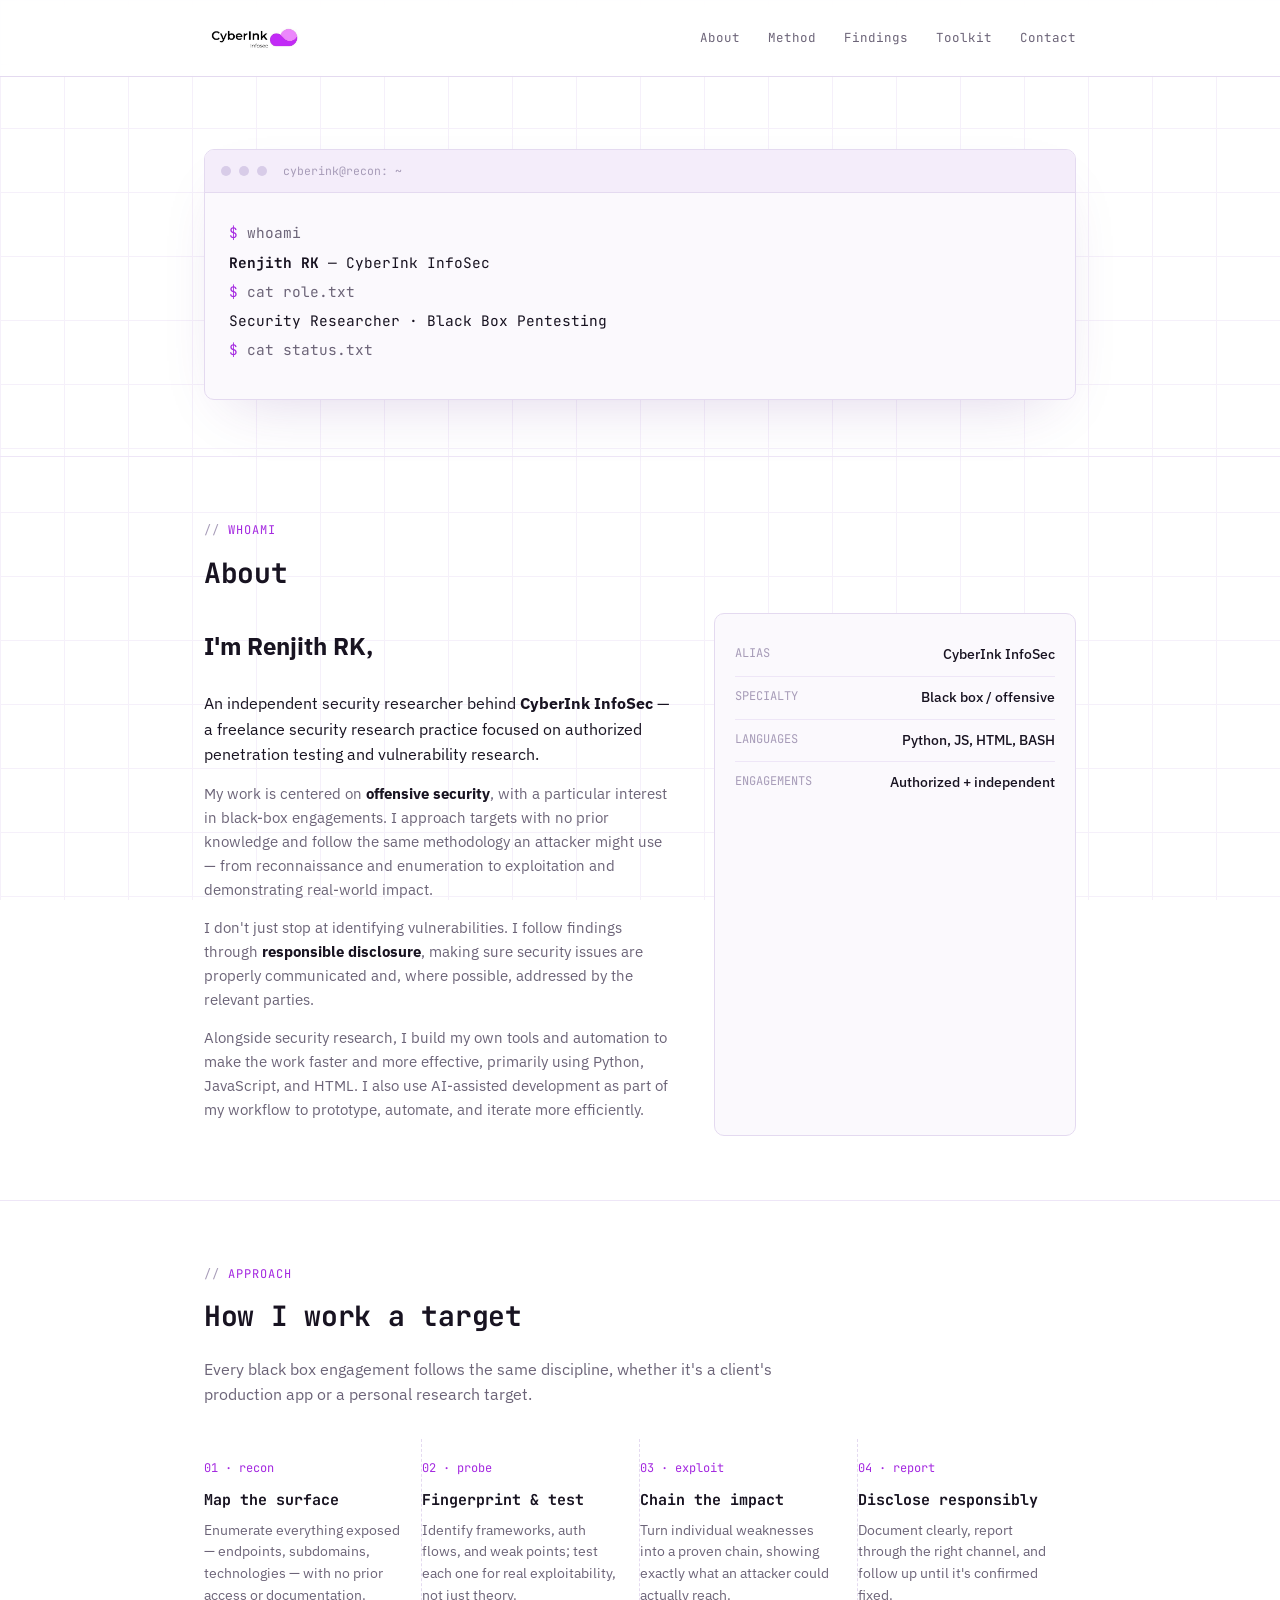
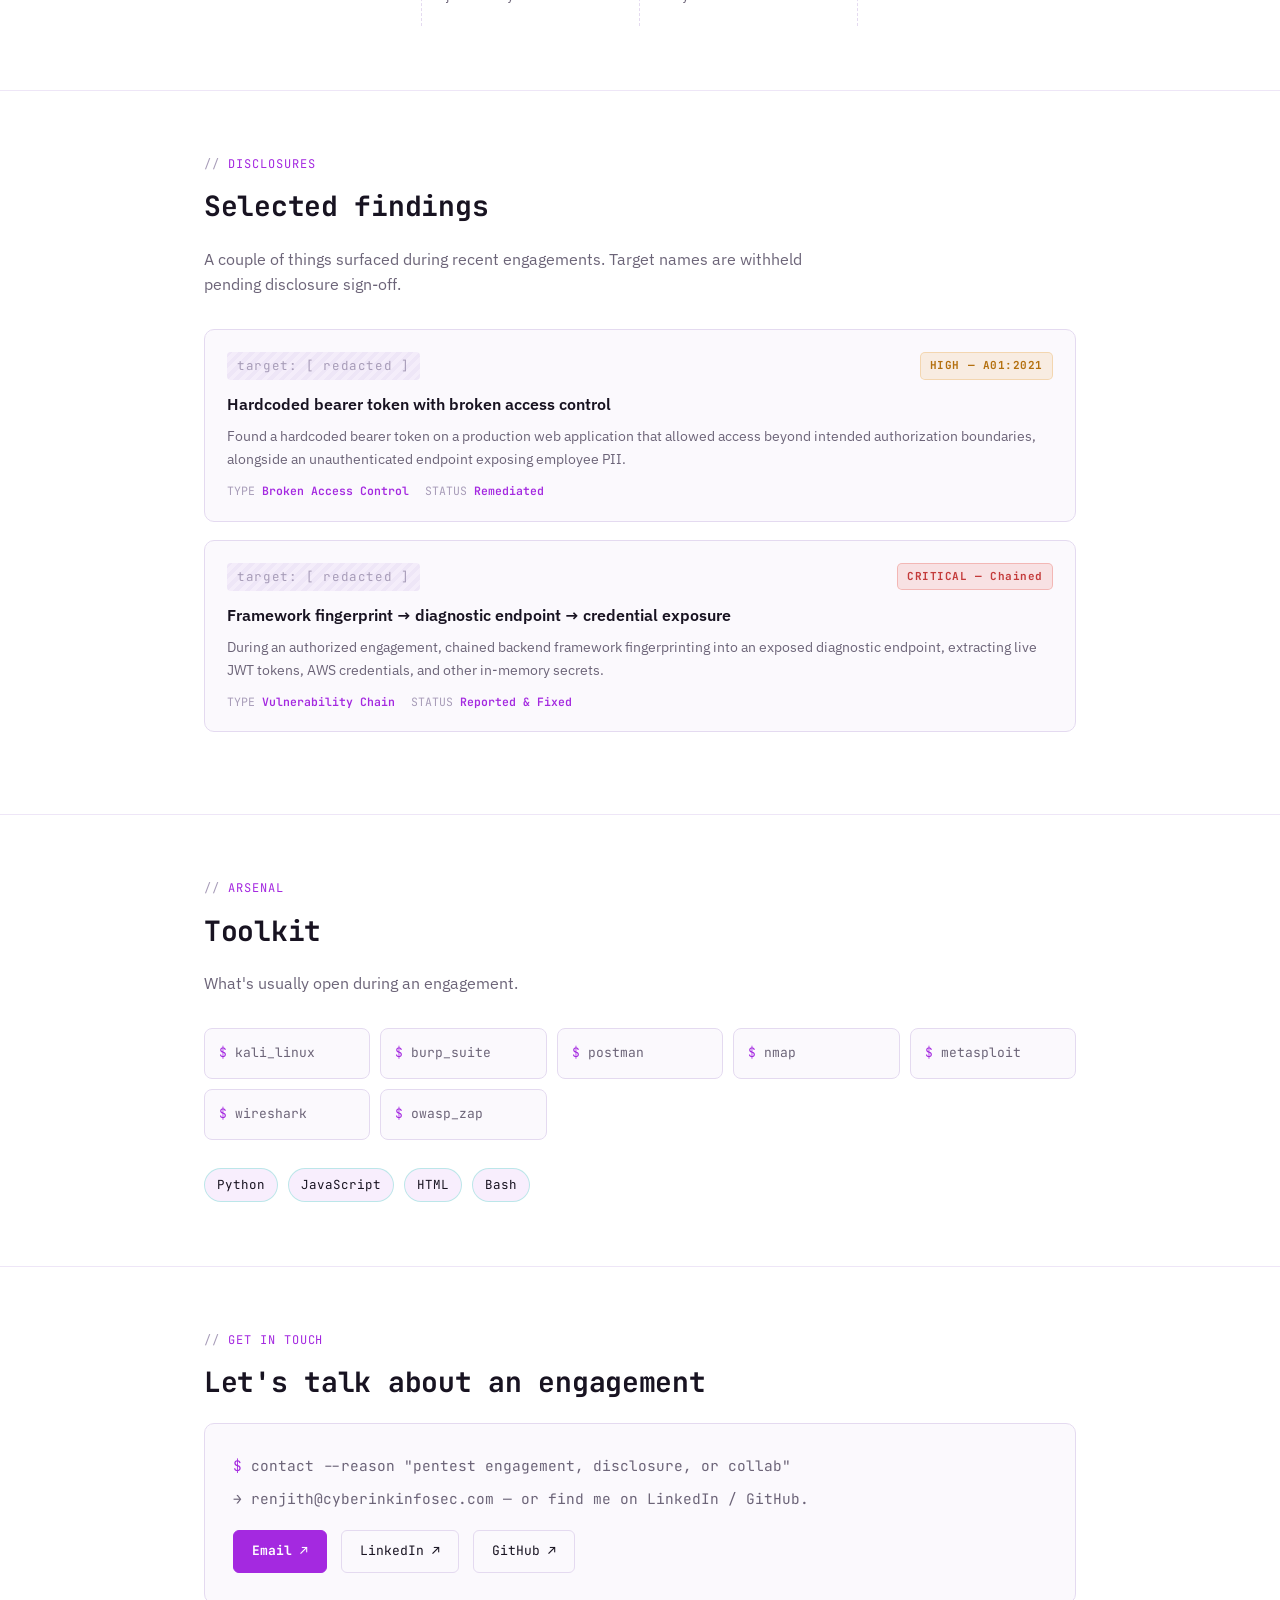
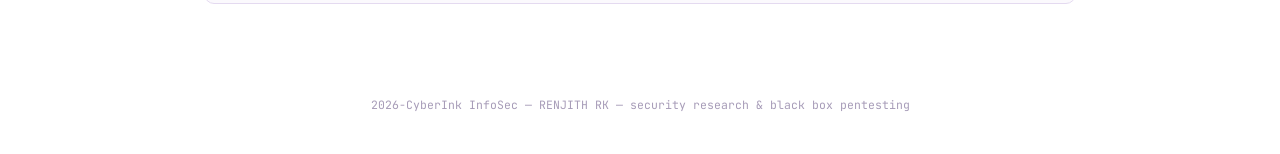
==== index.html @ 6068960e "Portfolio" ====
<!DOCTYPE html>
<html lang="en">
<head>
<meta charset="UTF-8">
<meta name="viewport" content="width=device-width, initial-scale=1.0">
<title>Renjith RK — CyberInk InfoSec | Security Researcher</title>
<link rel="preconnect" href="https://fonts.googleapis.com">
<link rel="preconnect" href="https://fonts.gstatic.com" crossorigin>
<link href="https://fonts.googleapis.com/css2?family=JetBrains+Mono:wght@400;500;700;800&family=IBM+Plex+Sans:wght@400;500;600&display=swap" rel="stylesheet">
<style>
  :root{
    --bg:#FFFFFF;
    --surface:#FBF9FD;
    --surface-2:#F4EDFA;
    --border:#E4DAF0;
    --border-soft:#EEE6F7;
    --text:#181321;
    --text-muted:#6C6478;
    --text-dim:#A79CB8;
    --accent:#A429E0;
    --accent-2:#D9A3F0;
    --accent-soft:rgba(164,41,224,0.08);
    --amber:#B4700F;
    --critical:#C43B3B;
    --mono:'JetBrains Mono', ui-monospace, monospace;
    --body:'IBM Plex Sans', system-ui, sans-serif;
  }

  *{margin:0;padding:0;box-sizing:border-box;}

  html{scroll-behavior:smooth;}

  body{
    background:var(--bg);
    color:var(--text);
    font-family:var(--body);
    line-height:1.6;
    -webkit-font-smoothing:antialiased;
  }

  body::before{
    content:"";
    position:fixed;
    inset:0;
    background-image:
      linear-gradient(var(--border-soft) 1px, transparent 1px),
      linear-gradient(90deg, var(--border-soft) 1px, transparent 1px);
    background-size:64px 64px;
    opacity:0.6;
    pointer-events:none;
    z-index:0;
  }

  a{color:inherit;}

  :focus-visible{
    outline:2px solid var(--accent);
    outline-offset:3px;
  }

  .wrap{
    max-width:920px;
    margin:0 auto;
    padding:0 24px;
    position:relative;
    z-index:1;
  }

  /* ===== NAV ===== */
  nav{
    position:sticky;
    top:0;
    z-index:10;
    background:rgba(255,255,255,0.85);
    backdrop-filter:blur(10px);
    border-bottom:1px solid var(--border);
  }
  nav .wrap{
    display:flex;
    align-items:center;
    justify-content:space-between;
    padding-top:16px;
    padding-bottom:16px;
  }
  .nav-id{
    display:flex;
    align-items:center;
  }
  .logo-img{
    height:44px;
    width:auto;
    display:block;
  }
  .nav-links{
    display:flex;
    gap:28px;
    list-style:none;
    font-family:var(--mono);
    font-size:12.5px;
    color:var(--text-muted);
    overflow-x:auto;
    white-space:nowrap;
    scrollbar-width:none;
    -ms-overflow-style:none;
  }
  .nav-links::-webkit-scrollbar{display:none;}
  .nav-links a{
    text-decoration:none;
    transition:color .15s ease;
  }
  .nav-links a:hover{color:var(--accent);}
  @media (max-width:640px){
    .nav-links{gap:16px;}
  }
  @media (max-width:480px){
    .wrap{padding:0 16px;}
    .logo-img{height:30px;}
    .nav-links{gap:12px;font-size:11px;}
  }

  /* ===== HERO / TERMINAL ===== */
  .hero{
    padding:72px 0 56px;
  }
  .term{
    background:var(--surface);
    border:1px solid var(--border);
    border-radius:10px;
    overflow:hidden;
    box-shadow:0 24px 60px -28px rgba(90,40,140,0.22);
  }
  .term-bar{
    display:flex;
    align-items:center;
    gap:8px;
    padding:12px 16px;
    background:var(--surface-2);
    border-bottom:1px solid var(--border);
  }
  .dot{width:10px;height:10px;border-radius:50%;background:#D8CCE8;}
  .term-title{
    margin-left:8px;
    font-family:var(--mono);
    font-size:11.5px;
    color:var(--text-dim);
  }
  .term-body{
    padding:28px 24px 32px;
    font-family:var(--mono);
    font-size:14.5px;
    color:var(--text-muted);
    min-height:190px;
  }
  .term-body .line{margin-bottom:6px;}
  .prompt{color:var(--accent);}
  .term-out{color:var(--text);}
  .term-out strong{color:var(--text);font-weight:700;}
  .cursor{
    display:inline-block;
    width:8px;
    height:16px;
    background:var(--accent);
    vertical-align:text-bottom;
    margin-left:2px;
    animation:blink 1s steps(1) infinite;
  }
  @keyframes blink{50%{opacity:0;}}
  @media (prefers-reduced-motion:reduce){
    .cursor{animation:none;}
  }

  .hero-tags{
    display:flex;
    flex-wrap:wrap;
    gap:10px;
    margin-top:22px;
  }
  .tag{
    font-family:var(--mono);
    font-size:12px;
    color:var(--text-muted);
    border:1px solid var(--border);
    border-radius:6px;
    padding:6px 10px;
    background:var(--surface);
  }
  .tag em{color:var(--accent);font-style:normal;}

  /* ===== SECTION LABELS ===== */
  .section{padding:64px 0;border-top:1px solid var(--border-soft);}
  .eyebrow{
    font-family:var(--mono);
    font-size:12px;
    color:var(--accent);
    letter-spacing:0.08em;
    text-transform:uppercase;
    margin-bottom:10px;
    display:flex;
    align-items:center;
    gap:8px;
  }
  .eyebrow::before{content:"//";color:var(--text-dim);}
  h2{
    font-family:var(--mono);
    font-size:clamp(22px,3vw,28px);
    font-weight:700;
    margin-bottom:18px;
    letter-spacing:-0.01em;
  }
  .lede{
    color:var(--text-muted);
    max-width:60ch;
    margin-bottom:32px;
    font-size:15.5px;
  }

  /* ===== ABOUT ===== */
  .about-grid{
    display:grid;
    grid-template-columns:1.3fr 1fr;
    gap:40px;
  }
  @media (max-width:720px){.about-grid{grid-template-columns:1fr;}}
  .about-text p{color:var(--text-muted);margin-bottom:14px;font-size:15px;}
  .about-text strong{color:var(--text);}
  .stat-block{
    border:1px solid var(--border);
    border-radius:10px;
    background:var(--surface);
    padding:20px;
  }
  .stat-row{
    display:flex;
    justify-content:space-between;
    padding:10px 0;
    border-bottom:1px solid var(--border-soft);
    font-size:13.5px;
  }
  .stat-row:last-child{border-bottom:none;}
  .stat-row span:first-child{color:var(--text-dim);font-family:var(--mono);font-size:12px;}
  .stat-row span:last-child{color:var(--text);font-weight:500;}

  /* ===== METHODOLOGY ===== */
  .flow{
    display:grid;
    grid-template-columns:repeat(4,1fr);
    gap:0;
    counter-reset:step;
  }
  @media (max-width:800px){
    .flow{grid-template-columns:1fr;}
  }
  .step{
    position:relative;
    padding:20px 18px 20px 0;
    border-right:1px dashed var(--border);
  }
  .flow > .step:last-child{border-right:none;}
  @media (max-width:800px){
    .step{border-right:none;border-bottom:1px dashed var(--border);padding:18px 0;}
    .flow > .step:last-child{border-bottom:none;}
  }
  .step-num{
    font-family:var(--mono);
    font-size:12px;
    color:var(--accent);
    margin-bottom:10px;
  }
  .step h3{
    font-family:var(--mono);
    font-size:15px;
    margin-bottom:8px;
    font-weight:700;
  }
  .step p{color:var(--text-muted);font-size:13.5px;}

  /* ===== FINDINGS ===== */
  .finding{
    border:1px solid var(--border);
    border-radius:10px;
    background:var(--surface);
    padding:22px 22px 20px;
    margin-bottom:18px;
  }
  .finding-top{
    display:flex;
    align-items:center;
    justify-content:space-between;
    gap:12px;
    margin-bottom:12px;
    flex-wrap:wrap;
  }
  .redacted{
    font-family:var(--mono);
    font-size:12.5px;
    background:repeating-linear-gradient(135deg,var(--border-soft),var(--border-soft) 4px,var(--surface-2) 4px,var(--surface-2) 8px);
    color:var(--text-dim);
    border-radius:4px;
    padding:4px 10px;
    letter-spacing:0.05em;
  }
  .severity{
    font-family:var(--mono);
    font-size:11px;
    font-weight:700;
    letter-spacing:0.05em;
    padding:4px 9px;
    border-radius:5px;
  }
  .sev-critical{background:rgba(232,87,74,0.14);color:var(--critical);border:1px solid rgba(232,87,74,0.3);}
  .sev-high{background:rgba(232,163,61,0.14);color:var(--amber);border:1px solid rgba(232,163,61,0.3);}
  .finding h3{font-size:16px;margin-bottom:8px;font-weight:600;}
  .finding p{color:var(--text-muted);font-size:14px;margin-bottom:12px;}
  .finding-meta{
    display:flex;
    gap:16px;
    flex-wrap:wrap;
    font-family:var(--mono);
    font-size:11.5px;
    color:var(--text-dim);
  }
  .finding-meta b{color:var(--accent);font-weight:600;}

  /* ===== TOOLKIT ===== */
  .kit-grid{
    display:grid;
    grid-template-columns:repeat(auto-fill,minmax(160px,1fr));
    gap:10px;
  }
  .kit-item{
    border:1px solid var(--border);
    background:var(--surface);
    border-radius:8px;
    padding:14px 14px;
    font-family:var(--mono);
    font-size:13px;
    color:var(--text-muted);
    transition:border-color .15s ease, color .15s ease;
  }
  .kit-item:hover{border-color:var(--accent);color:var(--text);}
  .kit-item::before{content:"$ ";color:var(--accent);}

  .stack-row{
    display:flex;
    gap:10px;
    flex-wrap:wrap;
    margin-top:28px;
  }
  .pill{
    font-family:var(--mono);
    font-size:12.5px;
    color:var(--text);
    background:var(--accent-soft);
    border:1px solid rgba(79,216,196,0.35);
    padding:6px 12px;
    border-radius:20px;
  }

  /* ===== CONTACT ===== */
  .contact-term{
    border:1px solid var(--border);
    border-radius:10px;
    background:var(--surface);
    padding:30px 28px;
  }
  .contact-term .line{font-family:var(--mono);font-size:14.5px;margin-bottom:10px;color:var(--text-muted);}
  .contact-links{
    display:flex;
    gap:14px;
    flex-wrap:wrap;
    margin-top:20px;
  }
  .btn{
    font-family:var(--mono);
    font-size:13px;
    text-decoration:none;
    padding:10px 18px;
    border-radius:6px;
    border:1px solid var(--border);
    color:var(--text);
    transition:all .15s ease;
    display:inline-block;
  }
  .btn.primary{
    background:var(--accent);
    color:#FFFFFF;
    border-color:var(--accent);
    font-weight:700;
  }
  .btn.primary:hover{background:#8E1FC2;}
  .btn:not(.primary):hover{border-color:var(--accent);color:var(--accent);}

  footer{
    padding:28px 0 40px;
    text-align:center;
    font-family:var(--mono);
    font-size:11.5px;
    color:var(--text-dim);
  }
</style>
</head>
<body>

<nav>
  <div class="wrap">
    <div class="nav-id"><img src="[data-uri]" alt="CyberInk InfoSec" class="logo-img"></div>
    <ul class="nav-links">
      <li><a href="#about">About</a></li>
      <li><a href="#methodology">Method</a></li>
      <li><a href="#findings">Findings</a></li>
      <li><a href="#toolkit">Toolkit</a></li>
      <li><a href="#contact">Contact</a></li>
    </ul>
  </div>
</nav>

<main>
  <section class="hero">
    <div class="wrap">
      <div class="term">
        <div class="term-bar">
          <div class="dot"></div><div class="dot"></div><div class="dot"></div>
          <span class="term-title">cyberink@recon: ~</span>
        </div>
        <div class="term-body" id="termBody"></div>
      </div>
    </div>
  </section>

  <section class="section" id="about">
    <div class="wrap">
      <div class="eyebrow">whoami</div>
      <h2>About</h2>
      <div class="about-grid">
        <div class="about-text">
          <p><h1>I'm <strong>Renjith RK,</strong></h1><br>An independent security researcher behind <strong>CyberInk InfoSec</strong> — a freelance security research practice focused on authorized penetration testing and vulnerability research.</p>
          <p>My work is centered on <strong>offensive security</strong>, with a particular interest in black-box engagements. I approach targets with no prior knowledge and follow the same methodology an attacker might use — from reconnaissance and enumeration to exploitation and demonstrating real-world impact.</p>
          <p>I don't just stop at identifying vulnerabilities. I follow findings through <strong>responsible disclosure</strong>, making sure security issues are properly communicated and, where possible, addressed by the relevant parties.</p>
          <p>Alongside security research, I build my own tools and automation to make the work faster and more effective, primarily using Python, JavaScript, and HTML. I also use AI-assisted development as part of my workflow to prototype, automate, and iterate more efficiently.</p>
        </div>
        <div class="stat-block">
          <div class="stat-row"><span>ALIAS</span><span>CyberInk InfoSec</span></div>
          <div class="stat-row"><span>SPECIALTY</span><span>Black box / offensive</span></div>
          <div class="stat-row"><span>LANGUAGES</span><span>Python, JS, HTML, BASH</span></div>
          <div class="stat-row"><span>ENGAGEMENTS</span><span>Authorized + independent</span></div>
        </div>
      </div>
    </div>
  </section>

  <section class="section" id="methodology">
    <div class="wrap">
      <div class="eyebrow">approach</div>
      <h2>How I work a target</h2>
      <p class="lede">Every black box engagement follows the same discipline, whether it's a client's production app or a personal research target.</p>
      <div class="flow">
        <div class="step">
          <div class="step-num">01 · recon</div>
          <h3>Map the surface</h3>
          <p>Enumerate everything exposed — endpoints, subdomains, technologies — with no prior access or documentation.</p>
        </div>
        <div class="step">
          <div class="step-num">02 · probe</div>
          <h3>Fingerprint & test</h3>
          <p>Identify frameworks, auth flows, and weak points; test each one for real exploitability, not just theory.</p>
        </div>
        <div class="step">
          <div class="step-num">03 · exploit</div>
          <h3>Chain the impact</h3>
          <p>Turn individual weaknesses into a proven chain, showing exactly what an attacker could actually reach.</p>
        </div>
        <div class="step">
          <div class="step-num">04 · report</div>
          <h3>Disclose responsibly</h3>
          <p>Document clearly, report through the right channel, and follow up until it's confirmed fixed.</p>
        </div>
      </div>
    </div>
  </section>

  <section class="section" id="findings">
    <div class="wrap">
      <div class="eyebrow">disclosures</div>
      <h2>Selected findings</h2>
      <p class="lede">A couple of things surfaced during recent engagements. Target names are withheld pending disclosure sign-off.</p>

      <div class="finding">
        <div class="finding-top">
          <span class="redacted">target: [ redacted ]</span>
          <span class="severity sev-high">HIGH — A01:2021</span>
        </div>
        <h3>Hardcoded bearer token with broken access control</h3>
        <p>Found a hardcoded bearer token on a production web application that allowed access beyond intended authorization boundaries, alongside an unauthenticated endpoint exposing employee PII.</p>
        <div class="finding-meta">
          <span>TYPE <b>Broken Access Control</b></span>
          <span>STATUS <b>Remediated</b></span>
        </div>
      </div>

      <div class="finding">
        <div class="finding-top">
          <span class="redacted">target: [ redacted ]</span>
          <span class="severity sev-critical">CRITICAL — Chained</span>
        </div>
        <h3>Framework fingerprint → diagnostic endpoint → credential exposure</h3>
        <p>During an authorized engagement, chained backend framework fingerprinting into an exposed diagnostic endpoint, extracting live JWT tokens, AWS credentials, and other in-memory secrets.</p>
        <div class="finding-meta">
          <span>TYPE <b>Vulnerability Chain</b></span>
          <span>STATUS <b>Reported & Fixed</b></span>
        </div>
      </div>
    </div>
  </section>

  <section class="section" id="toolkit">
    <div class="wrap">
      <div class="eyebrow">arsenal</div>
      <h2>Toolkit</h2>
      <p class="lede">What's usually open during an engagement.</p>
      <div class="kit-grid">
        <div class="kit-item">kali_linux</div>
        <div class="kit-item">burp_suite</div>
        <div class="kit-item">postman</div>
        <div class="kit-item">nmap</div>
        <div class="kit-item">metasploit</div>
        <div class="kit-item">wireshark</div>
        <div class="kit-item">owasp_zap</div>
      </div>
      <div class="stack-row">
        <span class="pill">Python</span>
        <span class="pill">JavaScript</span>
        <span class="pill">HTML</span>
        <span class="pill">Bash</span>
      </div>
    </div>
  </section>

  <section class="section" id="contact">
    <div class="wrap">
      <div class="eyebrow">get in touch</div>
      <h2>Let's talk about an engagement</h2>
      <div class="contact-term">
        <div class="line"><span class="prompt">$</span> contact --reason "pentest engagement, disclosure, or collab"</div>
        <div class="line term-out">→ renjith@cyberinkinfosec.com — or find me on LinkedIn / GitHub.</div>
        <div class="contact-links">
          <a class="btn primary" href="mailto:renjith@cyberinkinfosec.com">Email ↗</a>
          <a class="btn" href="#" target="_blank" rel="noopener">LinkedIn ↗</a>
          <a class="btn" href="#" target="_blank" rel="noopener">GitHub ↗</a>
        </div>
      </div>
    </div>
  </section>
</main>

<footer>
  <div class="wrap">2026-CyberInk InfoSec — RENJITH RK — security research &amp; black box pentesting</div>
</footer>

<script>
  const lines = [
    { p: "whoami", o: "<strong>Renjith RK</strong> — CyberInk InfoSec" },
    { p: "cat role.txt", o: "Security Researcher · Black Box Pentesting" },
    { p: "cat status.txt", o: "Authorized engagements + independent research" }
  ];

  const el = document.getElementById('termBody');
  const reduceMotion = window.matchMedia('(prefers-reduced-motion: reduce)').matches;

  function renderStatic(){
    el.innerHTML = lines.map(l =>
      `<div class="line"><span class="prompt">$</span> ${l.p}</div><div class="line term-out">${l.o}</div>`
    ).join('') + '<div class="line"><span class="prompt">$</span> <span class="cursor"></span></div>';
  }

  async function typeLine(text, container, speed){
    for(let i=0;i<=text.length;i++){
      container.textContent = text.slice(0,i);
      await new Promise(r=>setTimeout(r, speed));
    }
  }

  async function boot(){
    for(const l of lines){
      const pLine = document.createElement('div');
      pLine.className = 'line';
      const promptSpan = document.createElement('span');
      promptSpan.className = 'prompt';
      promptSpan.textContent = '$ ';
      pLine.appendChild(promptSpan);
      const cmdSpan = document.createElement('span');
      pLine.appendChild(cmdSpan);
      el.appendChild(pLine);
      await typeLine(l.p, cmdSpan, 28);
      await new Promise(r=>setTimeout(r, 180));

      const oLine = document.createElement('div');
      oLine.className = 'line term-out';
      oLine.innerHTML = l.o;
      el.appendChild(oLine);
      await new Promise(r=>setTimeout(r, 220));
    }
    const finalLine = document.createElement('div');
    finalLine.className = 'line';
    finalLine.innerHTML = '<span class="prompt">$</span> <span class="cursor"></span>';
    el.appendChild(finalLine);
  }

  if(reduceMotion){
    renderStatic();
  } else {
    boot();
  }
</script>

</body>
</html>
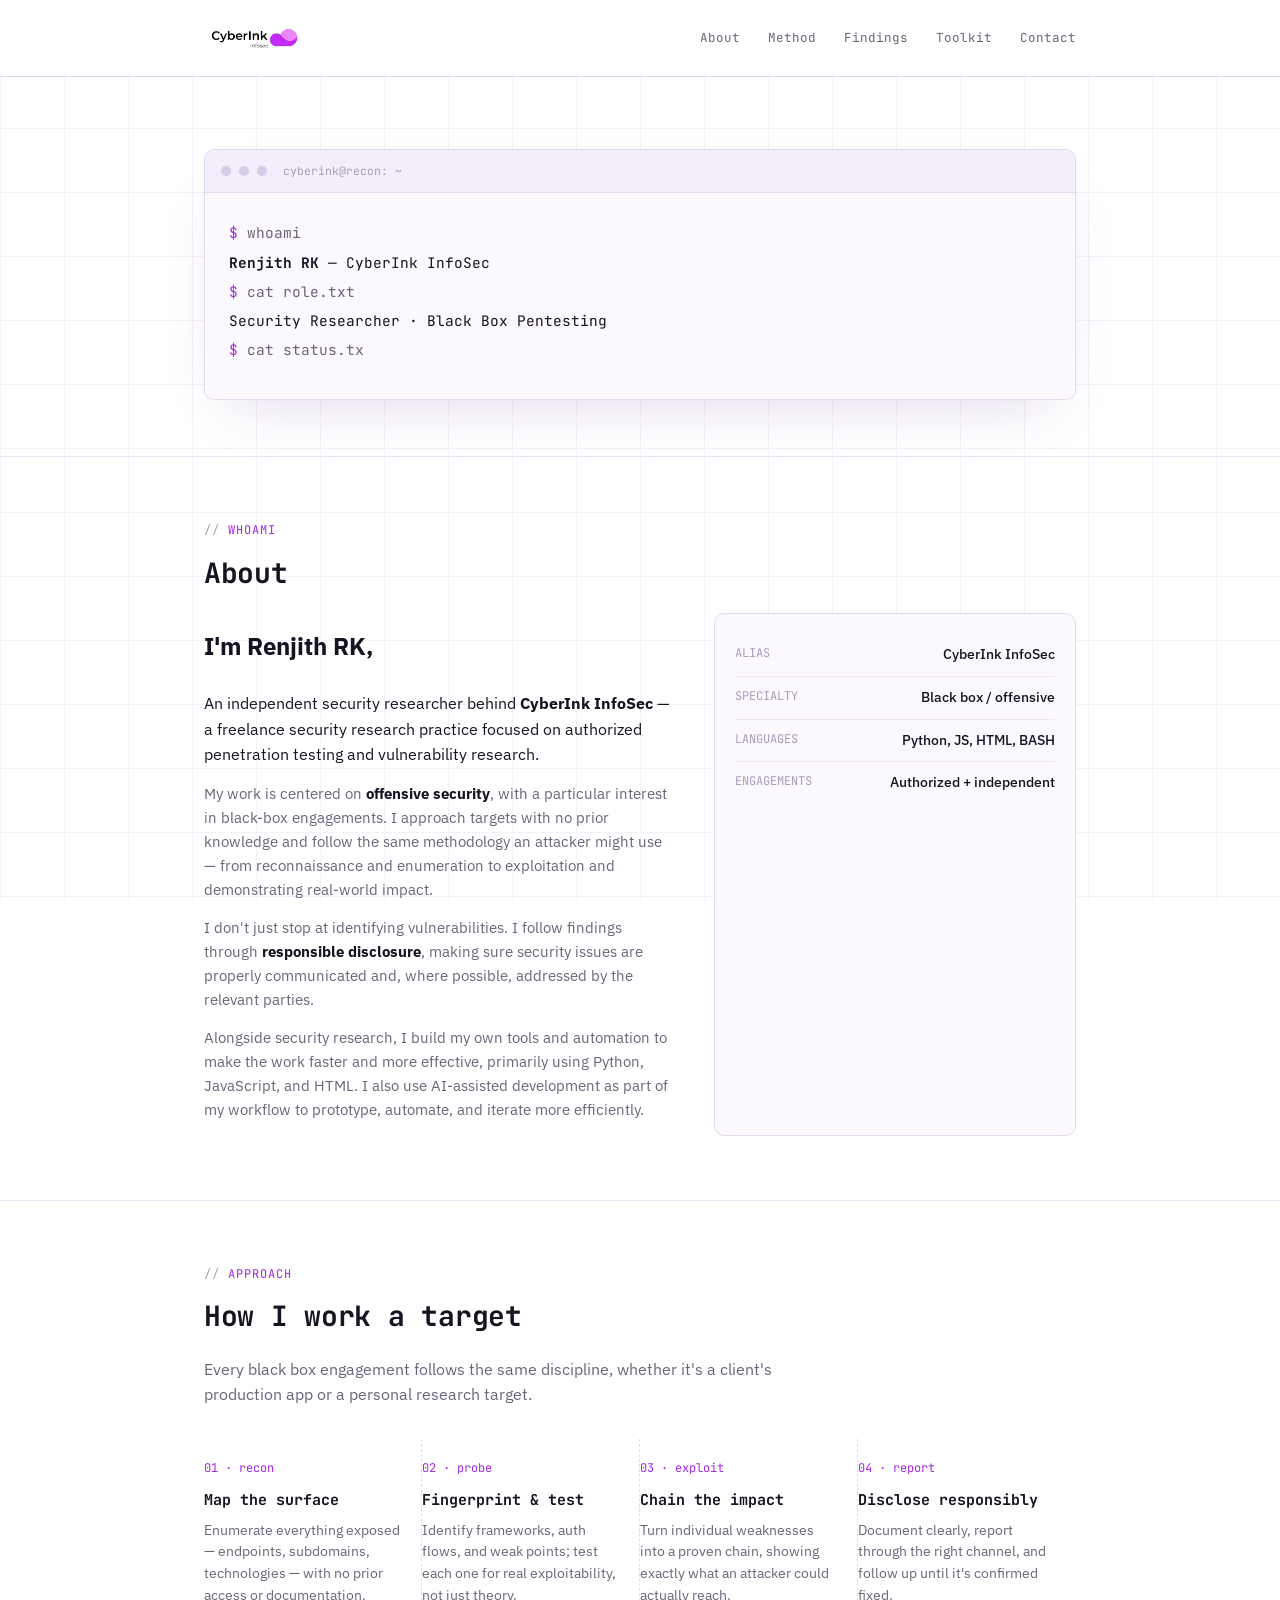
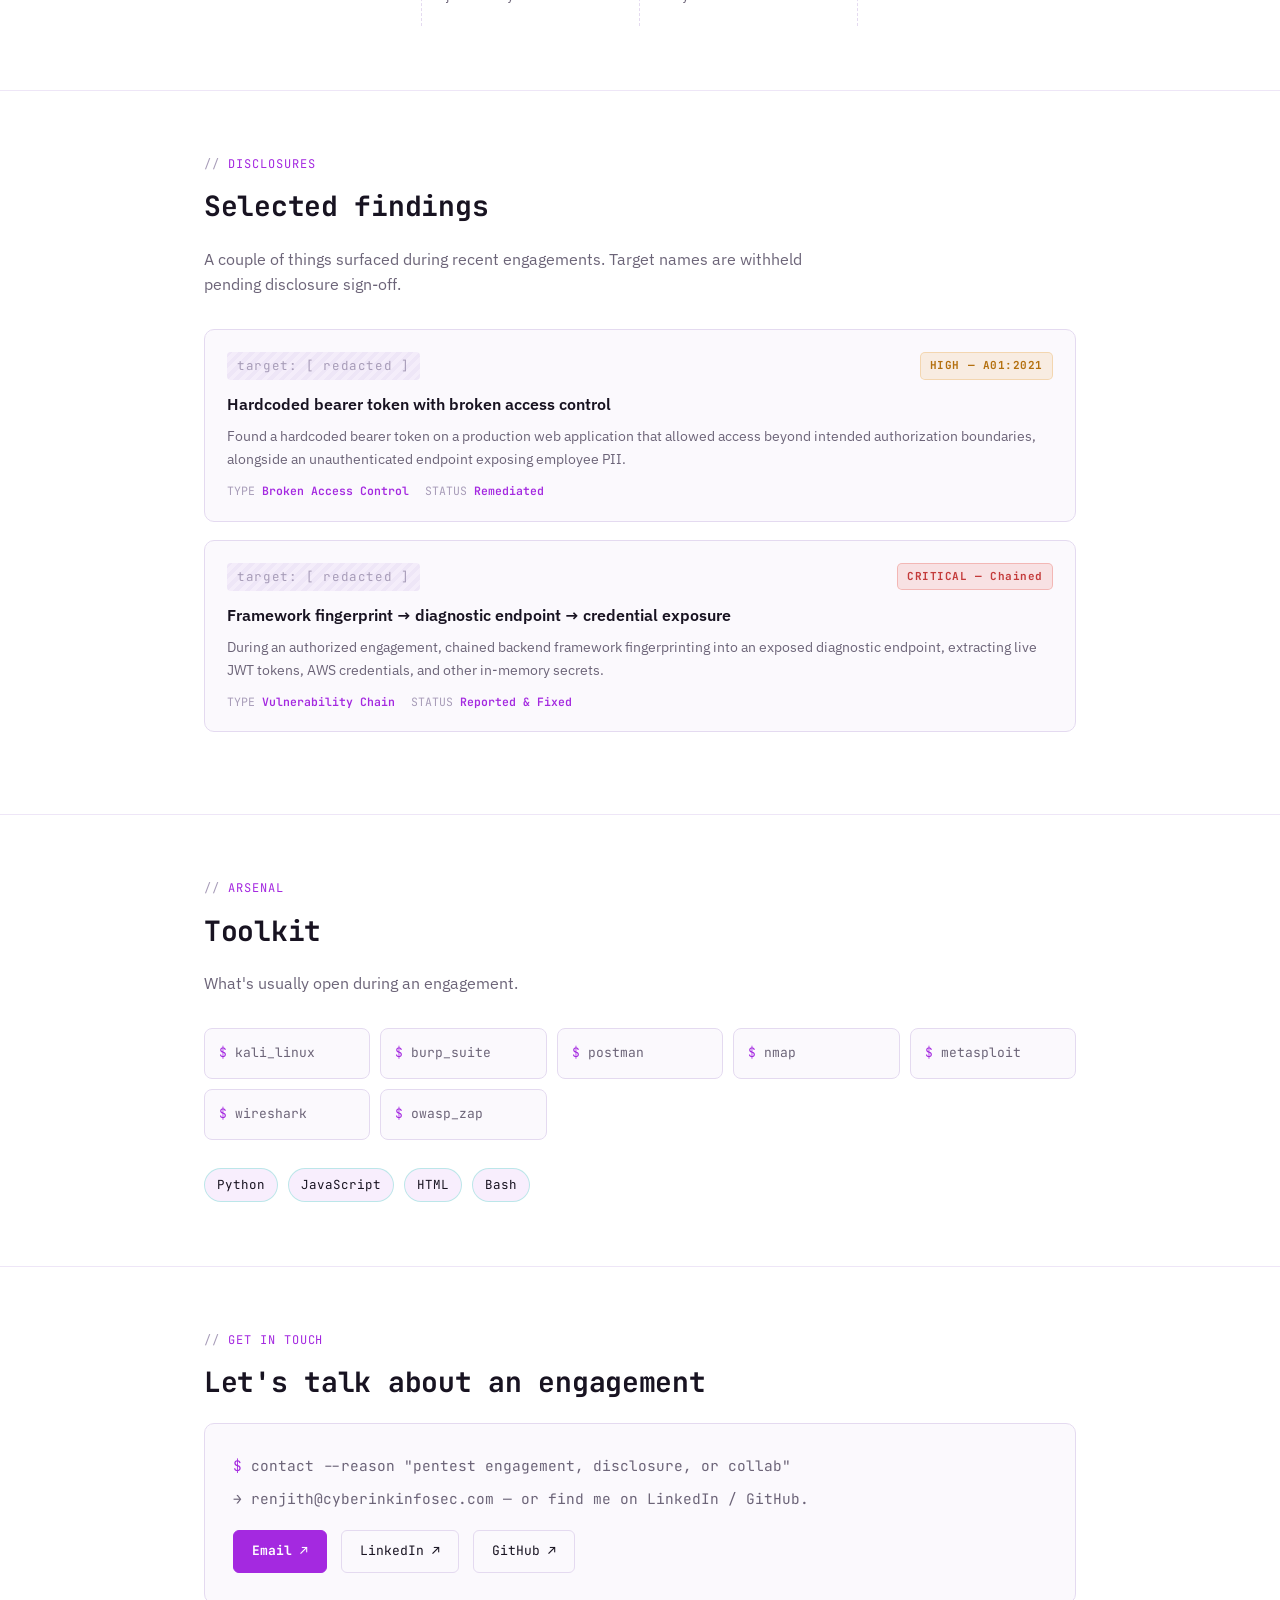
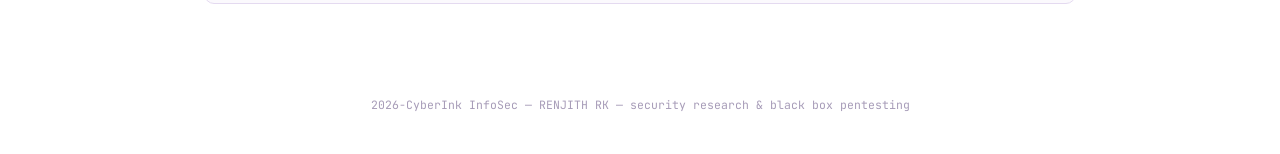
==== commit ffbabaea: "linkedin" ====
--- a/index.html
+++ b/index.html
@@ -544,8 +544,8 @@
         <div class="line term-out">→ renjith@cyberinkinfosec.com — or find me on LinkedIn / GitHub.</div>
         <div class="contact-links">
           <a class="btn primary" href="mailto:renjith@cyberinkinfosec.com">Email ↗</a>
-          <a class="btn" href="#" target="_blank" rel="noopener">LinkedIn ↗</a>
-          <a class="btn" href="#" target="_blank" rel="noopener">GitHub ↗</a>
+          <a class="btn" href="https://www.linkedin.com/in/renjith24" target="_blank" rel="noopener">LinkedIn ↗</a>
+          <a class="btn" href="https://github.com/cyberinkinfosec" target="_blank" rel="noopener">GitHub ↗</a>
         </div>
       </div>
     </div>
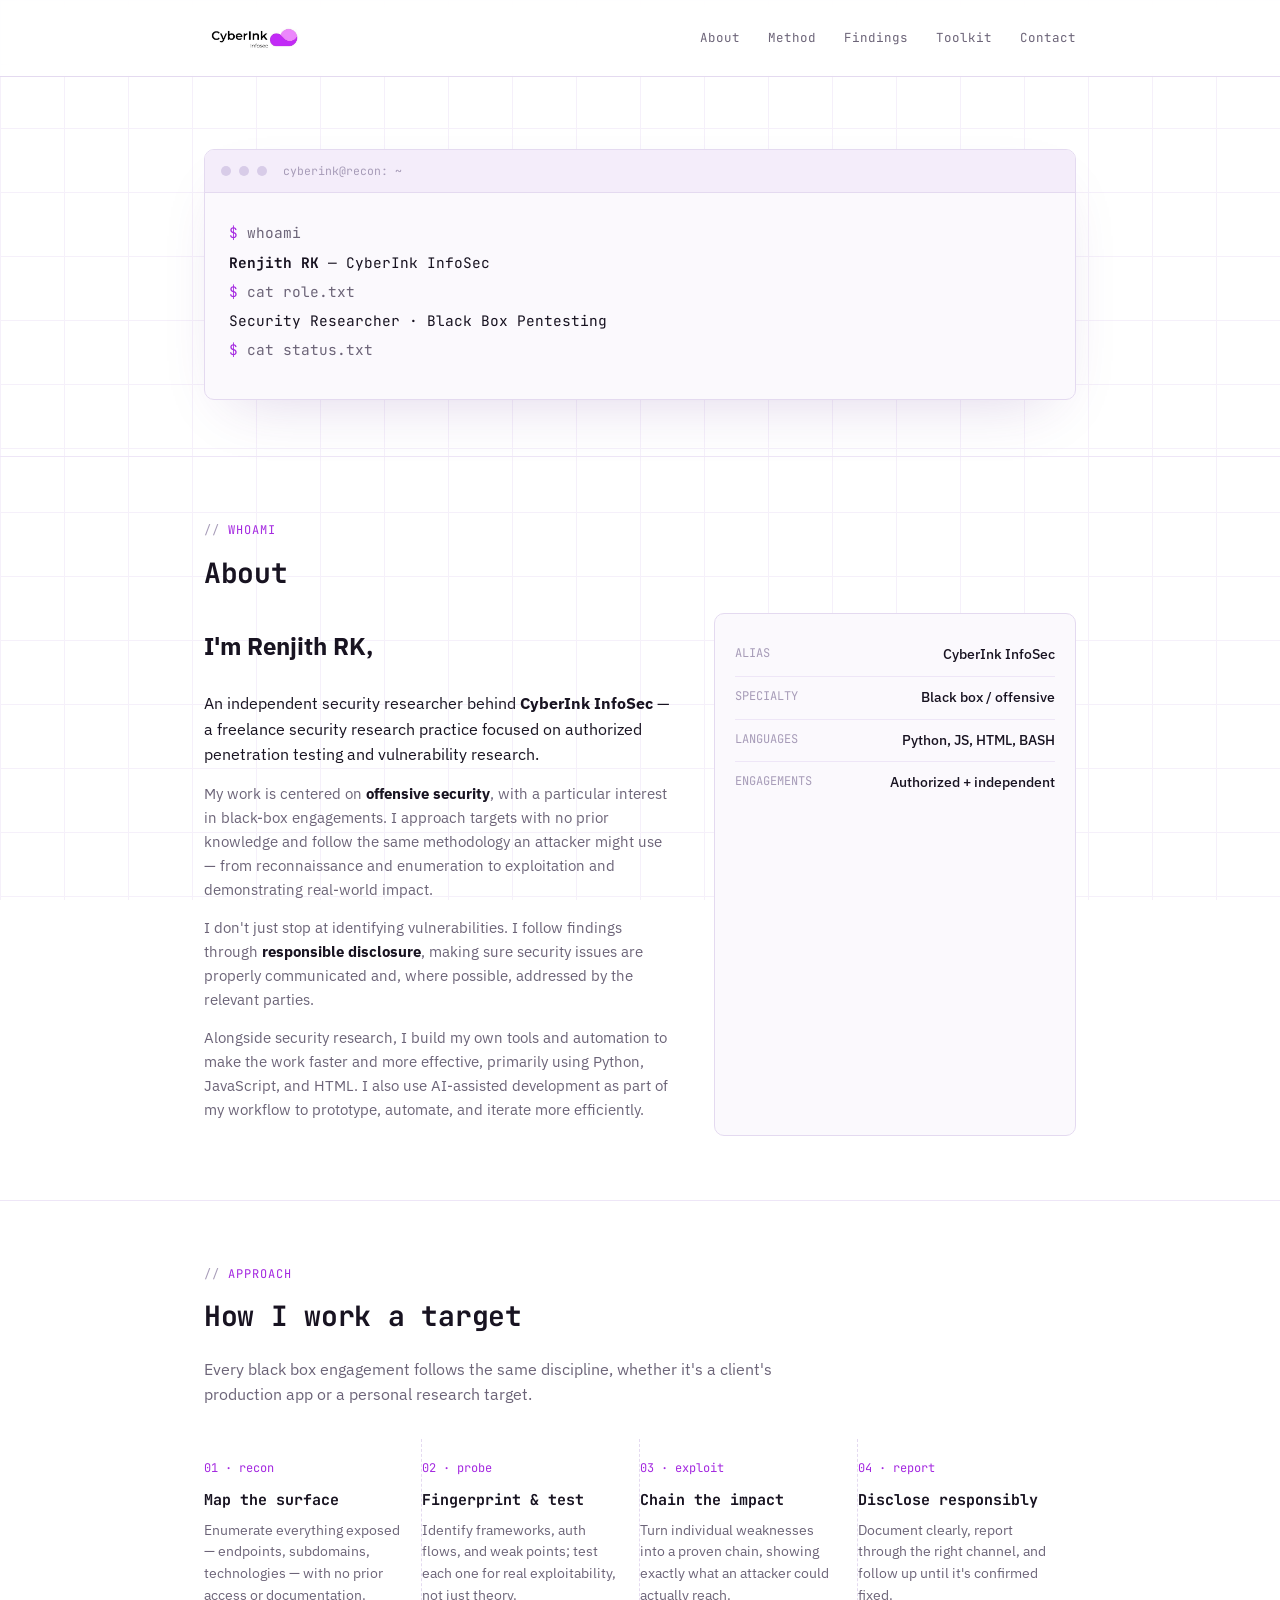
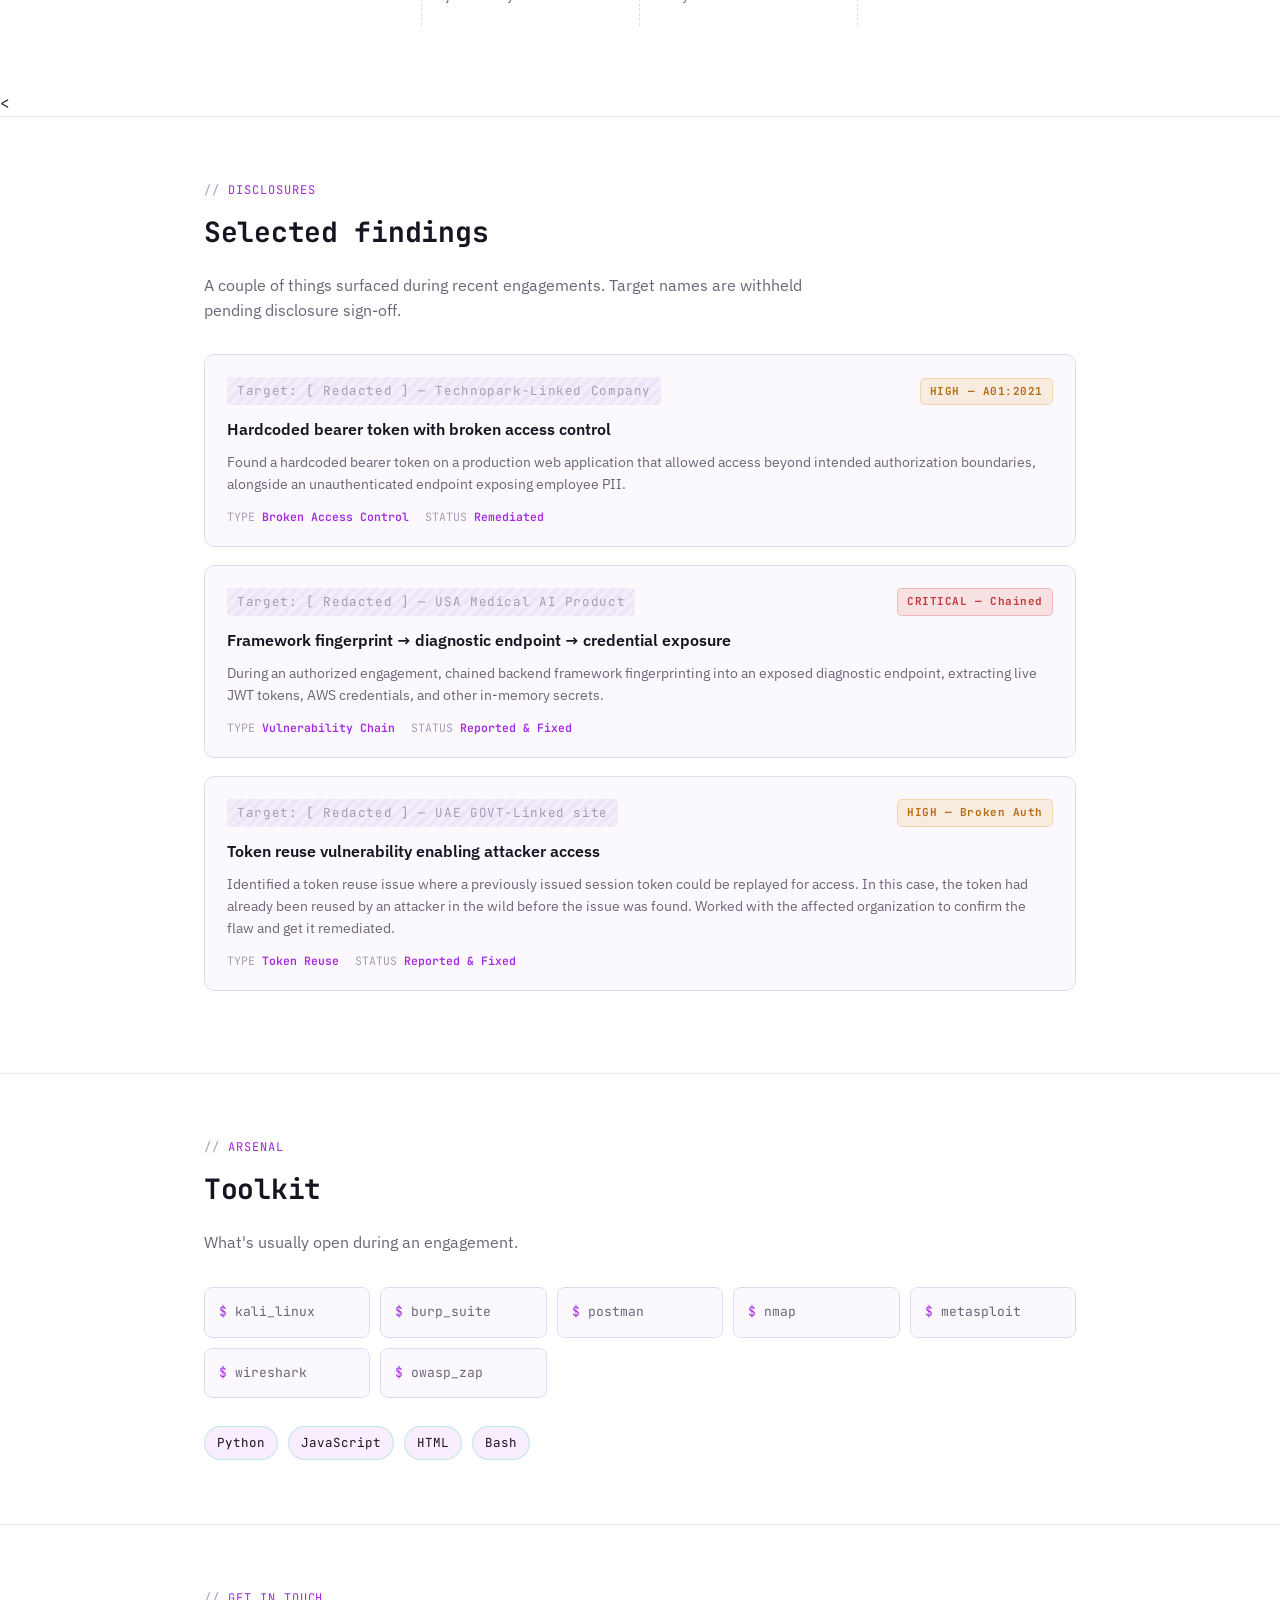
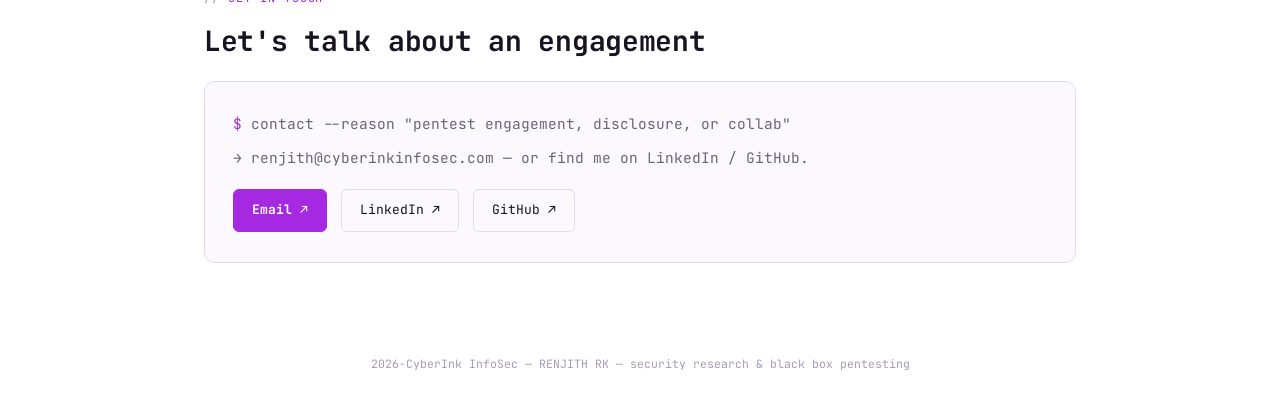
==== commit a3b643ee: "findings" ====
--- a/index.html
+++ b/index.html
@@ -478,7 +478,7 @@
     </div>
   </section>
 
-  <section class="section" id="findings">
+  <<section class="section" id="findings">
     <div class="wrap">
       <div class="eyebrow">disclosures</div>
       <h2>Selected findings</h2>
@@ -486,7 +486,7 @@
 
       <div class="finding">
         <div class="finding-top">
-          <span class="redacted">target: [ redacted ]</span>
+          <span class="redacted">Target: [ Redacted ] — Technopark-Linked Company </span>
           <span class="severity sev-high">HIGH — A01:2021</span>
         </div>
         <h3>Hardcoded bearer token with broken access control</h3>
@@ -499,13 +499,26 @@
 
       <div class="finding">
         <div class="finding-top">
-          <span class="redacted">target: [ redacted ]</span>
+          <span class="redacted">Target: [ Redacted ] — USA Medical AI Product</span>
           <span class="severity sev-critical">CRITICAL — Chained</span>
         </div>
         <h3>Framework fingerprint → diagnostic endpoint → credential exposure</h3>
         <p>During an authorized engagement, chained backend framework fingerprinting into an exposed diagnostic endpoint, extracting live JWT tokens, AWS credentials, and other in-memory secrets.</p>
         <div class="finding-meta">
           <span>TYPE <b>Vulnerability Chain</b></span>
+          <span>STATUS <b>Reported & Fixed</b></span>
+        </div>
+      </div>
+
+      <div class="finding">
+        <div class="finding-top">
+          <span class="redacted">Target: [ Redacted ] — UAE GOVT-Linked site</span>
+          <span class="severity sev-high">HIGH — Broken Auth</span>
+        </div>
+        <h3>Token reuse vulnerability enabling attacker access</h3>
+        <p>Identified a token reuse issue where a previously issued session token could be replayed for access. In this case, the token had already been reused by an attacker in the wild before the issue was found. Worked with the affected organization to confirm the flaw and get it remediated.</p>
+        <div class="finding-meta">
+          <span>TYPE <b>Token Reuse</b></span>
           <span>STATUS <b>Reported & Fixed</b></span>
         </div>
       </div>
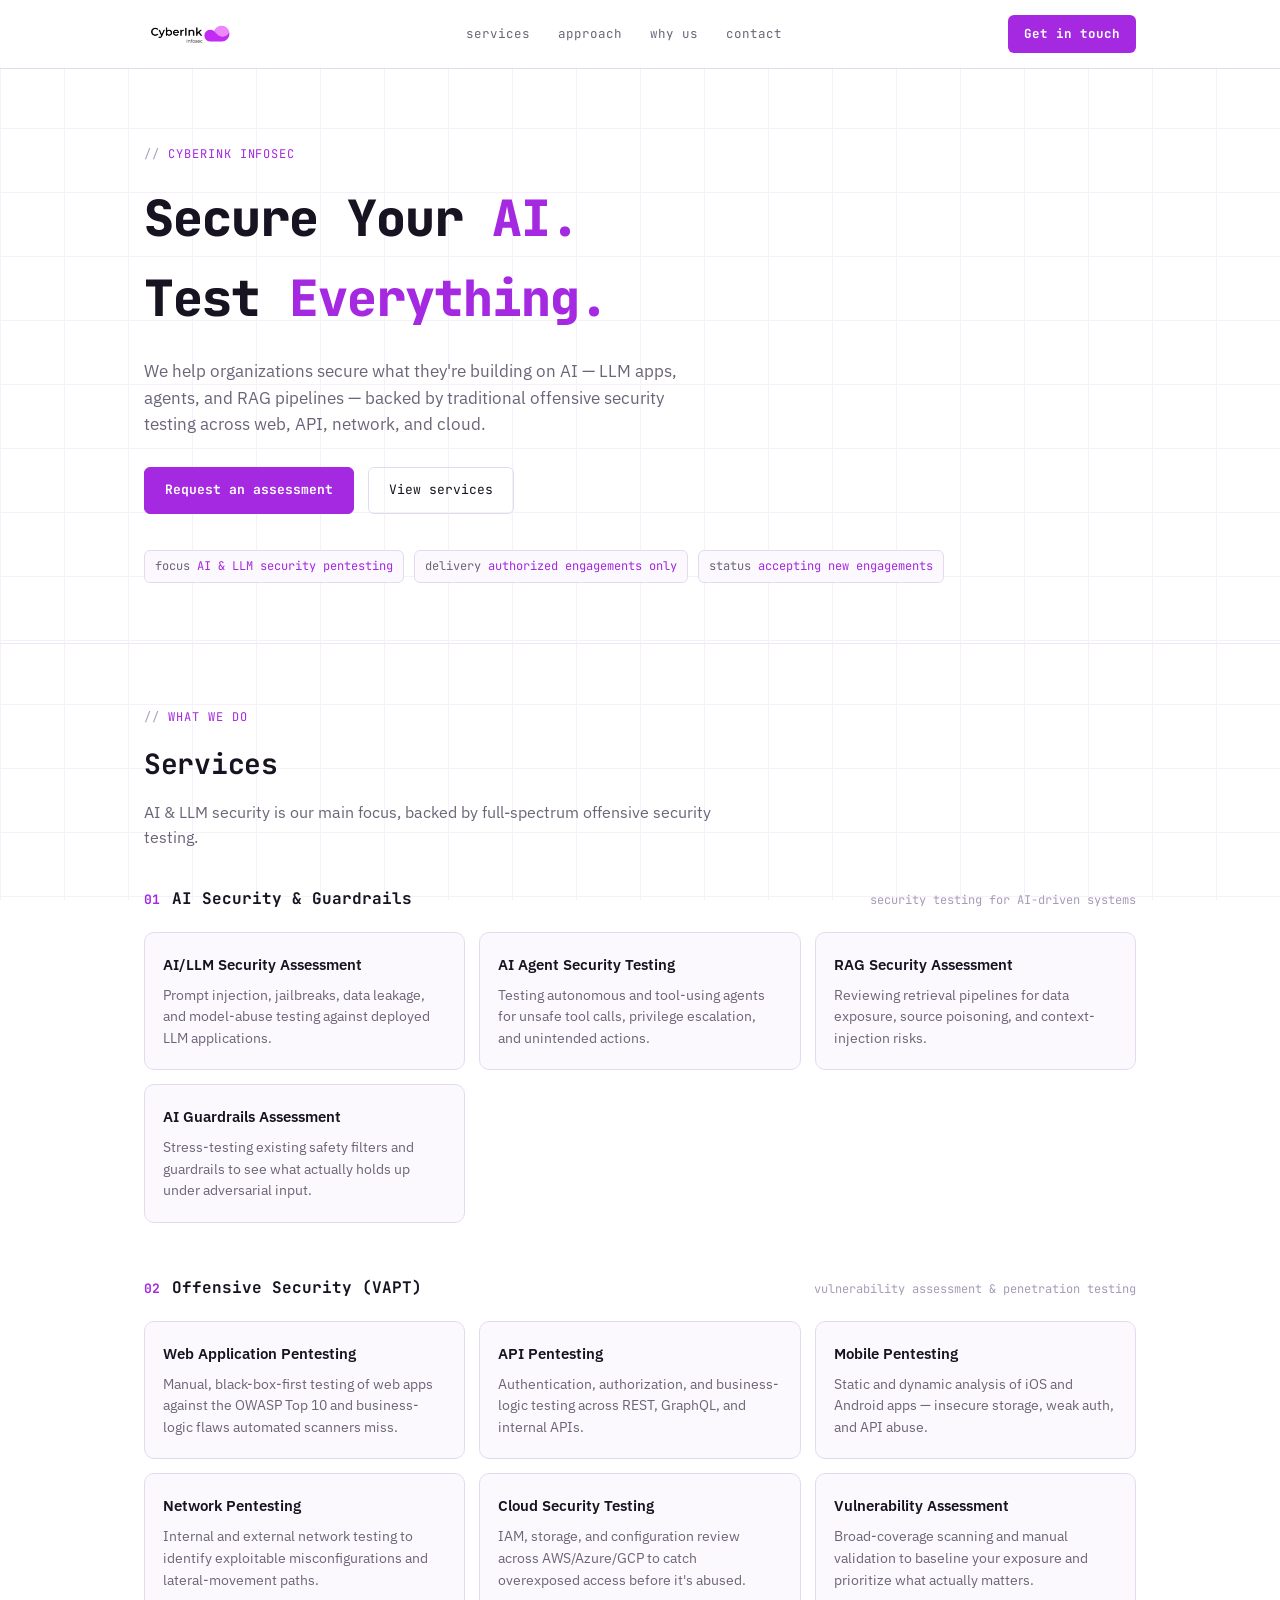
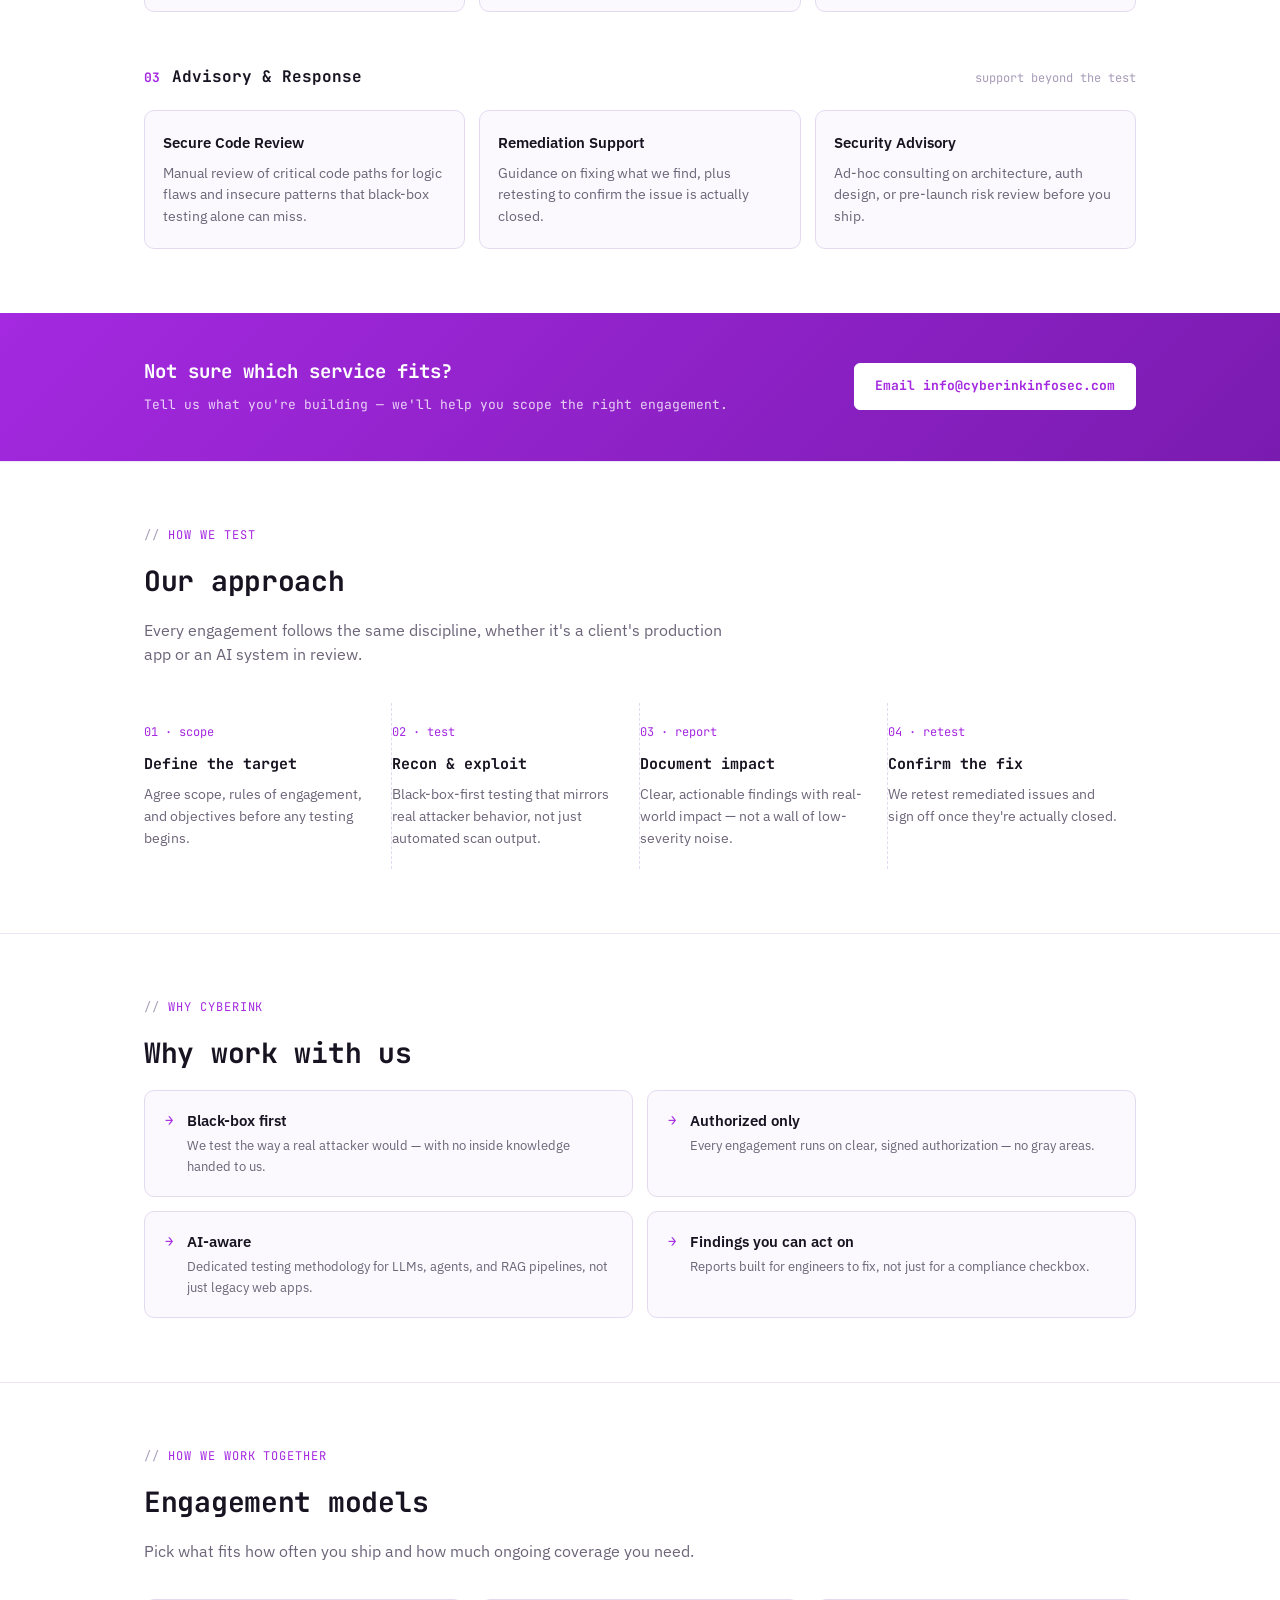
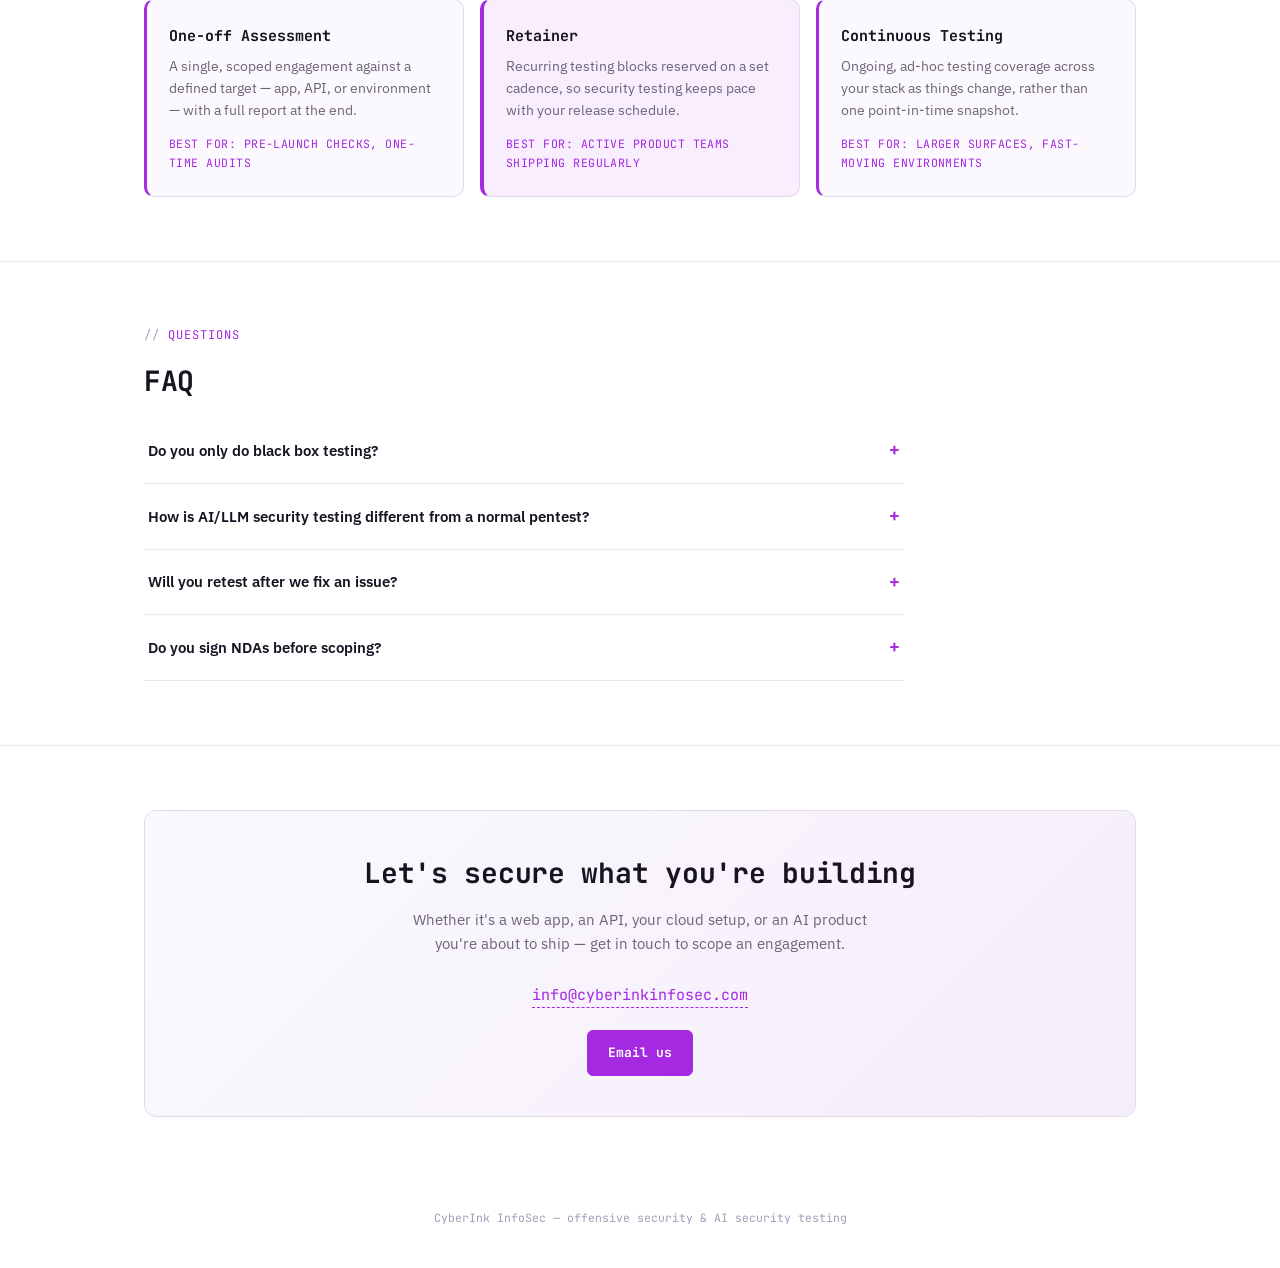
==== commit 60eb1897: "update" ====
--- a/index.html
+++ b/index.html
@@ -3,7 +3,44 @@
 <head>
 <meta charset="UTF-8">
 <meta name="viewport" content="width=device-width, initial-scale=1.0">
-<title>Renjith RK — CyberInk InfoSec | Security Researcher</title>
+<link rel="icon" type="image/png" sizes="32x32" href="[data-uri]">
+<link rel="icon" type="image/png" sizes="16x16" href="[data-uri]">
+<link rel="apple-touch-icon" sizes="180x180" href="[data-uri]">
+<title>CyberInk InfoSec — Offensive Security &amp; AI Security Testing</title>
+<meta name="description" content="CyberInk InfoSec provides AI &amp; LLM security testing, web, API, mobile, network, and cloud penetration testing, and vulnerability assessments for organizations building and shipping software.">
+<meta name="keywords" content="AI security testing, LLM security assessment, AI agent security testing, RAG security assessment, AI guardrails testing, penetration testing, VAPT, web application pentesting, API pentesting, mobile pentesting, network pentesting, cloud security testing, vulnerability assessment, black box pentesting, offensive security, CyberInk InfoSec">
+<meta name="author" content="CyberInk InfoSec">
+<meta name="robots" content="index, follow">
+
+<meta property="og:type" content="website">
+<meta property="og:title" content="CyberInk InfoSec — Offensive Security & AI Security Testing">
+<meta property="og:description" content="AI & LLM security testing, backed by full-spectrum offensive security testing across web, API, network, and cloud.">
+<meta name="twitter:card" content="summary">
+<meta name="twitter:title" content="CyberInk InfoSec — Offensive Security & AI Security Testing">
+<meta name="twitter:description" content="AI & LLM security testing, backed by full-spectrum offensive security testing across web, API, network, and cloud.">
+
+<script type="application/ld+json">
+{
+  "@context": "https://schema.org",
+  "@type": "ProfessionalService",
+  "name": "CyberInk InfoSec",
+  "description": "AI & LLM security testing and offensive security (VAPT) services, including web, API, mobile, network, and cloud penetration testing.",
+  "email": "info@cyberinkinfosec.com",
+  "areaServed": "Worldwide",
+  "serviceType": [
+    "AI/LLM Security Assessment",
+    "AI Agent Security Testing",
+    "RAG Security Assessment",
+    "AI Guardrails Assessment",
+    "Web Application Pentesting",
+    "API Pentesting",
+    "Mobile Pentesting",
+    "Network Pentesting",
+    "Cloud Security Testing",
+    "Vulnerability Assessment"
+  ]
+}
+</script>
 <link rel="preconnect" href="https://fonts.googleapis.com">
 <link rel="preconnect" href="https://fonts.gstatic.com" crossorigin>
 <link href="https://fonts.googleapis.com/css2?family=JetBrains+Mono:wght@400;500;700;800&family=IBM+Plex+Sans:wght@400;500;600&display=swap" rel="stylesheet">
@@ -20,14 +57,11 @@
     --accent:#A429E0;
     --accent-2:#D9A3F0;
     --accent-soft:rgba(164,41,224,0.08);
-    --amber:#B4700F;
-    --critical:#C43B3B;
     --mono:'JetBrains Mono', ui-monospace, monospace;
     --body:'IBM Plex Sans', system-ui, sans-serif;
   }
 
   *{margin:0;padding:0;box-sizing:border-box;}
-
   html{scroll-behavior:smooth;}
 
   body{
@@ -52,14 +86,10 @@
   }
 
   a{color:inherit;}
-
-  :focus-visible{
-    outline:2px solid var(--accent);
-    outline-offset:3px;
-  }
+  :focus-visible{outline:2px solid var(--accent);outline-offset:3px;}
 
   .wrap{
-    max-width:920px;
+    max-width:1040px;
     margin:0 auto;
     padding:0 24px;
     position:relative;
@@ -79,18 +109,10 @@
     display:flex;
     align-items:center;
     justify-content:space-between;
-    padding-top:16px;
-    padding-bottom:16px;
-  }
-  .nav-id{
-    display:flex;
-    align-items:center;
-  }
-  .logo-img{
-    height:44px;
-    width:auto;
-    display:block;
-  }
+    padding-top:14px;
+    padding-bottom:14px;
+  }
+  .logo-img{height:40px;width:auto;display:block;}
   .nav-links{
     display:flex;
     gap:28px;
@@ -101,80 +123,91 @@
     overflow-x:auto;
     white-space:nowrap;
     scrollbar-width:none;
-    -ms-overflow-style:none;
   }
   .nav-links::-webkit-scrollbar{display:none;}
-  .nav-links a{
+  .nav-links a{text-decoration:none;transition:color .15s ease;}
+  .nav-links a:hover{color:var(--accent);}
+  .nav-cta{
+    font-family:var(--mono);
+    font-size:12.5px;
+    font-weight:700;
     text-decoration:none;
-    transition:color .15s ease;
-  }
-  .nav-links a:hover{color:var(--accent);}
-  @media (max-width:640px){
-    .nav-links{gap:16px;}
-  }
-  @media (max-width:480px){
+    background:var(--accent);
+    color:#fff;
+    padding:9px 16px;
+    border-radius:6px;
+    white-space:nowrap;
+    transition:background .15s ease;
+  }
+  .nav-cta:hover{background:#8E1FC2;}
+  @media (max-width:760px){
+    .nav-links li:nth-child(3),
+    .nav-links li:nth-child(4){display:none;}
+  }
+  @media (max-width:520px){
     .wrap{padding:0 16px;}
     .logo-img{height:30px;}
     .nav-links{gap:12px;font-size:11px;}
-  }
-
-  /* ===== HERO / TERMINAL ===== */
-  .hero{
-    padding:72px 0 56px;
-  }
-  .term{
-    background:var(--surface);
-    border:1px solid var(--border);
-    border-radius:10px;
-    overflow:hidden;
-    box-shadow:0 24px 60px -28px rgba(90,40,140,0.22);
-  }
-  .term-bar{
+    .nav-cta{padding:7px 12px;font-size:11px;}
+  }
+
+  /* ===== HERO ===== */
+  .hero{padding:76px 0 60px;}
+  .eyebrow{
+    font-family:var(--mono);
+    font-size:12px;
+    color:var(--accent);
+    letter-spacing:0.08em;
+    text-transform:uppercase;
+    margin-bottom:14px;
     display:flex;
     align-items:center;
     gap:8px;
-    padding:12px 16px;
-    background:var(--surface-2);
-    border-bottom:1px solid var(--border);
-  }
-  .dot{width:10px;height:10px;border-radius:50%;background:#D8CCE8;}
-  .term-title{
-    margin-left:8px;
-    font-family:var(--mono);
-    font-size:11.5px;
-    color:var(--text-dim);
-  }
-  .term-body{
-    padding:28px 24px 32px;
-    font-family:var(--mono);
-    font-size:14.5px;
+  }
+  .eyebrow::before{content:"//";color:var(--text-dim);}
+  .hero h1{
+    font-family:var(--mono);
+    font-size:clamp(30px,5vw,50px);
+    font-weight:800;
+    letter-spacing:-0.02em;
+    max-width:16ch;
+    margin-bottom:20px;
+  }
+  .hero h1 .accent{color:var(--accent);}
+  .rword{
+    display:inline-block;
+    opacity:0;
+    transform:translateY(16px);
+    animation:revealWord 0.6s cubic-bezier(.2,.7,.3,1) forwards;
+  }
+  @keyframes revealWord{
+    to{opacity:1;transform:translateY(0);}
+  }
+  @media (prefers-reduced-motion:reduce){
+    .rword{animation:none;opacity:1;transform:none;}
+  }
+  .hero p.lede{
     color:var(--text-muted);
-    min-height:190px;
-  }
-  .term-body .line{margin-bottom:6px;}
-  .prompt{color:var(--accent);}
-  .term-out{color:var(--text);}
-  .term-out strong{color:var(--text);font-weight:700;}
-  .cursor{
+    max-width:56ch;
+    font-size:16.5px;
+    margin-bottom:30px;
+  }
+  .hero-actions{display:flex;gap:14px;flex-wrap:wrap;margin-bottom:36px;}
+  .btn{
+    font-family:var(--mono);
+    font-size:13px;
+    text-decoration:none;
+    padding:12px 20px;
+    border-radius:6px;
+    border:1px solid var(--border);
+    color:var(--text);
+    transition:all .15s ease;
     display:inline-block;
-    width:8px;
-    height:16px;
-    background:var(--accent);
-    vertical-align:text-bottom;
-    margin-left:2px;
-    animation:blink 1s steps(1) infinite;
-  }
-  @keyframes blink{50%{opacity:0;}}
-  @media (prefers-reduced-motion:reduce){
-    .cursor{animation:none;}
-  }
-
-  .hero-tags{
-    display:flex;
-    flex-wrap:wrap;
-    gap:10px;
-    margin-top:22px;
-  }
+  }
+  .btn.primary{background:var(--accent);color:#fff;border-color:var(--accent);font-weight:700;}
+  .btn.primary:hover{background:#8E1FC2;}
+  .btn:not(.primary):hover{border-color:var(--accent);color:var(--accent);}
+  .hero-tags{display:flex;flex-wrap:wrap;gap:10px;}
   .tag{
     font-family:var(--mono);
     font-size:12px;
@@ -186,70 +219,79 @@
   }
   .tag em{color:var(--accent);font-style:normal;}
 
-  /* ===== SECTION LABELS ===== */
+  /* ===== SECTIONS ===== */
   .section{padding:64px 0;border-top:1px solid var(--border-soft);}
-  .eyebrow{
-    font-family:var(--mono);
-    font-size:12px;
-    color:var(--accent);
-    letter-spacing:0.08em;
-    text-transform:uppercase;
-    margin-bottom:10px;
-    display:flex;
-    align-items:center;
-    gap:8px;
-  }
-  .eyebrow::before{content:"//";color:var(--text-dim);}
   h2{
     font-family:var(--mono);
     font-size:clamp(22px,3vw,28px);
     font-weight:700;
-    margin-bottom:18px;
+    margin-bottom:14px;
     letter-spacing:-0.01em;
   }
-  .lede{
-    color:var(--text-muted);
-    max-width:60ch;
-    margin-bottom:32px;
-    font-size:15.5px;
-  }
-
-  /* ===== ABOUT ===== */
-  .about-grid{
+  .section-lede{color:var(--text-muted);max-width:60ch;margin-bottom:36px;font-size:15.5px;}
+
+  /* ===== SERVICE GROUPS ===== */
+  .service-group{margin-bottom:52px;}
+  .service-group:last-child{margin-bottom:0;}
+  .group-head{
+    display:flex;
+    align-items:baseline;
+    gap:12px;
+    margin-bottom:20px;
+  }
+  .group-num{
+    font-family:var(--mono);
+    font-size:13px;
+    color:var(--accent);
+    font-weight:700;
+  }
+  .group-title{font-family:var(--mono);font-size:16px;font-weight:700;}
+  .group-sub{
+    font-family:var(--mono);
+    font-size:12px;
+    color:var(--text-dim);
+    margin-left:auto;
+  }
+  .svc-grid{
     display:grid;
-    grid-template-columns:1.3fr 1fr;
-    gap:40px;
-  }
-  @media (max-width:720px){.about-grid{grid-template-columns:1fr;}}
-  .about-text p{color:var(--text-muted);margin-bottom:14px;font-size:15px;}
-  .about-text strong{color:var(--text);}
-  .stat-block{
+    grid-template-columns:repeat(3,1fr);
+    gap:14px;
+  }
+  @media (max-width:820px){.svc-grid{grid-template-columns:repeat(2,1fr);}}
+  @media (max-width:560px){.svc-grid{grid-template-columns:1fr;}}
+  .svc-card{
     border:1px solid var(--border);
+    background:var(--surface);
     border-radius:10px;
-    background:var(--surface);
-    padding:20px;
-  }
-  .stat-row{
-    display:flex;
-    justify-content:space-between;
-    padding:10px 0;
-    border-bottom:1px solid var(--border-soft);
-    font-size:13.5px;
-  }
-  .stat-row:last-child{border-bottom:none;}
-  .stat-row span:first-child{color:var(--text-dim);font-family:var(--mono);font-size:12px;}
-  .stat-row span:last-child{color:var(--text);font-weight:500;}
-
-  /* ===== METHODOLOGY ===== */
+    padding:20px 18px;
+    transition:border-color .15s ease, transform .15s ease;
+  }
+  .svc-card:hover{border-color:var(--accent);transform:translateY(-2px);}
+  .svc-card h3{
+    font-size:15px;
+    font-weight:600;
+    margin-bottom:8px;
+  }
+  .svc-card p{color:var(--text-muted);font-size:13.5px;}
+  .svc-tag{
+    display:inline-block;
+    font-family:var(--mono);
+    font-size:10.5px;
+    color:var(--accent);
+    background:var(--accent-soft);
+    border:1px solid rgba(164,41,224,0.25);
+    padding:3px 8px;
+    border-radius:20px;
+    margin-bottom:12px;
+  }
+
+  /* ===== APPROACH / PROCESS ===== */
   .flow{
     display:grid;
     grid-template-columns:repeat(4,1fr);
     gap:0;
-    counter-reset:step;
-  }
-  @media (max-width:800px){
-    .flow{grid-template-columns:1fr;}
-  }
+  }
+  @media (max-width:800px){.flow{grid-template-columns:1fr;}}
   .step{
     position:relative;
     padding:20px 18px 20px 0;
@@ -260,135 +302,150 @@
     .step{border-right:none;border-bottom:1px dashed var(--border);padding:18px 0;}
     .flow > .step:last-child{border-bottom:none;}
   }
-  .step-num{
-    font-family:var(--mono);
-    font-size:12px;
+  .step-num{font-family:var(--mono);font-size:12px;color:var(--accent);margin-bottom:10px;}
+  .step h3{font-family:var(--mono);font-size:15px;margin-bottom:8px;font-weight:700;}
+  .step p{color:var(--text-muted);font-size:13.5px;}
+
+  /* ===== WHY US ===== */
+  .why-grid{
+    display:grid;
+    grid-template-columns:repeat(2,1fr);
+    gap:14px;
+  }
+  @media (max-width:640px){.why-grid{grid-template-columns:1fr;}}
+  .why-card{
+    border:1px solid var(--border);
+    background:var(--surface);
+    border-radius:10px;
+    padding:18px 20px;
+    display:flex;
+    gap:14px;
+    align-items:flex-start;
+  }
+  .why-mark{
+    font-family:var(--mono);
     color:var(--accent);
-    margin-bottom:10px;
-  }
-  .step h3{
+    font-weight:700;
+    font-size:14px;
+    flex-shrink:0;
+  }
+  .why-card h3{font-size:14.5px;font-weight:600;margin-bottom:4px;}
+  .why-card p{color:var(--text-muted);font-size:13px;}
+
+  /* ===== CONTACT ===== */
+  .contact-box{
+    border:1px solid var(--border);
+    border-radius:12px;
+    background:linear-gradient(135deg, var(--surface) 0%, var(--surface-2) 100%);
+    padding:40px 32px;
+    text-align:center;
+  }
+  .contact-box h2{margin-bottom:12px;}
+  .contact-box p{color:var(--text-muted);max-width:52ch;margin:0 auto 26px;font-size:15px;}
+  .contact-email{
     font-family:var(--mono);
     font-size:15px;
-    margin-bottom:8px;
-    font-weight:700;
-  }
-  .step p{color:var(--text-muted);font-size:13.5px;}
-
-  /* ===== FINDINGS ===== */
-  .finding{
-    border:1px solid var(--border);
-    border-radius:10px;
-    background:var(--surface);
-    padding:22px 22px 20px;
-    margin-bottom:18px;
-  }
-  .finding-top{
+    color:var(--accent);
+    text-decoration:none;
+    border-bottom:1px dashed var(--accent);
+    padding-bottom:2px;
+  }
+  .contact-actions{margin-top:22px;display:flex;gap:14px;justify-content:center;flex-wrap:wrap;}
+
+  /* ===== SERVICE ROWS (alt layout for added groups) ===== */
+  .svc-list{border-top:1px solid var(--border-soft);}
+  .svc-row{
+    display:grid;
+    grid-template-columns:56px 1fr;
+    gap:18px;
+    padding:18px 4px;
+    border-bottom:1px solid var(--border-soft);
+    border-left:2px solid transparent;
+    transition:border-color .15s ease, padding-left .15s ease;
+  }
+  .svc-row:hover{border-left-color:var(--accent);padding-left:14px;}
+  .svc-row-num{font-family:var(--mono);color:var(--accent-2);font-weight:700;font-size:15px;}
+  .svc-row-body h3{font-size:15px;font-weight:600;margin-bottom:4px;}
+  .svc-row-body p{color:var(--text-muted);font-size:13.5px;}
+  @media (max-width:520px){
+    .svc-row{grid-template-columns:32px 1fr;gap:10px;}
+  }
+
+  /* ===== CTA BAND (color-inverted break) ===== */
+  .cta-band{
+    background:var(--accent);
+    background-image:linear-gradient(135deg, var(--accent) 0%, #7A1BB0 100%);
+    padding:44px 0;
+  }
+  .cta-band .wrap{
     display:flex;
     align-items:center;
     justify-content:space-between;
+    gap:24px;
+    flex-wrap:wrap;
+  }
+  .cta-band-text{font-family:var(--mono);color:#fff;}
+  .cta-band-text .big{font-size:19px;font-weight:700;display:block;margin-bottom:4px;}
+  .cta-band-text .small{font-size:13px;color:rgba(255,255,255,0.8);}
+  .cta-band .btn{
+    background:#fff;
+    color:var(--accent);
+    border-color:#fff;
+    font-weight:700;
+  }
+  .cta-band .btn:hover{background:#F4E6FC;}
+
+  /* ===== ENGAGEMENT MODELS ===== */
+  .plan-grid{
+    display:grid;
+    grid-template-columns:repeat(3,1fr);
+    gap:16px;
+  }
+  @media (max-width:820px){.plan-grid{grid-template-columns:1fr;}}
+  .plan-card{
+    border:1px solid var(--border);
+    border-left:3px solid var(--accent);
+    background:var(--surface);
+    border-radius:10px;
+    padding:24px 22px;
+  }
+  .plan-card.featured{background:var(--accent-soft);border-left-width:4px;}
+  .plan-name{font-family:var(--mono);font-size:15px;font-weight:700;margin-bottom:8px;}
+  .plan-desc{color:var(--text-muted);font-size:13.5px;margin-bottom:14px;}
+  .plan-for{
+    font-family:var(--mono);
+    font-size:11.5px;
+    color:var(--accent);
+    text-transform:uppercase;
+    letter-spacing:0.04em;
+  }
+
+  /* ===== FAQ ===== */
+  .faq{max-width:760px;}
+  .faq-item{
+    border-bottom:1px solid var(--border-soft);
+  }
+  .faq-item summary{
+    padding:18px 4px;
+    font-weight:600;
+    font-size:14.5px;
+    cursor:pointer;
+    list-style:none;
+    display:flex;
+    justify-content:space-between;
+    align-items:center;
     gap:12px;
-    margin-bottom:12px;
-    flex-wrap:wrap;
-  }
-  .redacted{
-    font-family:var(--mono);
-    font-size:12.5px;
-    background:repeating-linear-gradient(135deg,var(--border-soft),var(--border-soft) 4px,var(--surface-2) 4px,var(--surface-2) 8px);
-    color:var(--text-dim);
-    border-radius:4px;
-    padding:4px 10px;
-    letter-spacing:0.05em;
-  }
-  .severity{
-    font-family:var(--mono);
-    font-size:11px;
-    font-weight:700;
-    letter-spacing:0.05em;
-    padding:4px 9px;
-    border-radius:5px;
-  }
-  .sev-critical{background:rgba(232,87,74,0.14);color:var(--critical);border:1px solid rgba(232,87,74,0.3);}
-  .sev-high{background:rgba(232,163,61,0.14);color:var(--amber);border:1px solid rgba(232,163,61,0.3);}
-  .finding h3{font-size:16px;margin-bottom:8px;font-weight:600;}
-  .finding p{color:var(--text-muted);font-size:14px;margin-bottom:12px;}
-  .finding-meta{
-    display:flex;
-    gap:16px;
-    flex-wrap:wrap;
-    font-family:var(--mono);
-    font-size:11.5px;
-    color:var(--text-dim);
-  }
-  .finding-meta b{color:var(--accent);font-weight:600;}
-
-  /* ===== TOOLKIT ===== */
-  .kit-grid{
-    display:grid;
-    grid-template-columns:repeat(auto-fill,minmax(160px,1fr));
-    gap:10px;
-  }
-  .kit-item{
-    border:1px solid var(--border);
-    background:var(--surface);
-    border-radius:8px;
-    padding:14px 14px;
-    font-family:var(--mono);
-    font-size:13px;
-    color:var(--text-muted);
-    transition:border-color .15s ease, color .15s ease;
-  }
-  .kit-item:hover{border-color:var(--accent);color:var(--text);}
-  .kit-item::before{content:"$ ";color:var(--accent);}
-
-  .stack-row{
-    display:flex;
-    gap:10px;
-    flex-wrap:wrap;
-    margin-top:28px;
-  }
-  .pill{
-    font-family:var(--mono);
-    font-size:12.5px;
-    color:var(--text);
-    background:var(--accent-soft);
-    border:1px solid rgba(79,216,196,0.35);
-    padding:6px 12px;
-    border-radius:20px;
-  }
-
-  /* ===== CONTACT ===== */
-  .contact-term{
-    border:1px solid var(--border);
-    border-radius:10px;
-    background:var(--surface);
-    padding:30px 28px;
-  }
-  .contact-term .line{font-family:var(--mono);font-size:14.5px;margin-bottom:10px;color:var(--text-muted);}
-  .contact-links{
-    display:flex;
-    gap:14px;
-    flex-wrap:wrap;
-    margin-top:20px;
-  }
-  .btn{
-    font-family:var(--mono);
-    font-size:13px;
-    text-decoration:none;
-    padding:10px 18px;
-    border-radius:6px;
-    border:1px solid var(--border);
-    color:var(--text);
-    transition:all .15s ease;
-    display:inline-block;
-  }
-  .btn.primary{
-    background:var(--accent);
-    color:#FFFFFF;
-    border-color:var(--accent);
-    font-weight:700;
-  }
-  .btn.primary:hover{background:#8E1FC2;}
-  .btn:not(.primary):hover{border-color:var(--accent);color:var(--accent);}
+  }
+  .faq-item summary::-webkit-details-marker{display:none;}
+  .faq-item summary::after{
+    content:"+";
+    font-family:var(--mono);
+    color:var(--accent);
+    font-size:18px;
+    flex-shrink:0;
+  }
+  .faq-item[open] summary::after{content:"–";}
+  .faq-item p{color:var(--text-muted);font-size:13.5px;padding:0 4px 18px;max-width:65ch;}
 
   footer{
     padding:28px 0 40px;
@@ -403,162 +460,249 @@
 
 <nav>
   <div class="wrap">
-    <div class="nav-id"><img src="[data-uri]" alt="CyberInk InfoSec" class="logo-img"></div>
+    <img src="[data-uri]" alt="CyberInk InfoSec" class="logo-img">
     <ul class="nav-links">
-      <li><a href="#about">About</a></li>
-      <li><a href="#methodology">Method</a></li>
-      <li><a href="#findings">Findings</a></li>
-      <li><a href="#toolkit">Toolkit</a></li>
-      <li><a href="#contact">Contact</a></li>
+      <li><a href="#services">services</a></li>
+      <li><a href="#approach">approach</a></li>
+      <li><a href="#why-us">why us</a></li>
+      <li><a href="#contact">contact</a></li>
     </ul>
+    <a class="nav-cta" href="mailto:info@cyberinkinfosec.com">Get in touch</a>
   </div>
 </nav>
 
 <main>
   <section class="hero">
     <div class="wrap">
-      <div class="term">
-        <div class="term-bar">
-          <div class="dot"></div><div class="dot"></div><div class="dot"></div>
-          <span class="term-title">cyberink@recon: ~</span>
-        </div>
-        <div class="term-body" id="termBody"></div>
+      <div class="eyebrow">cyberink infosec</div>
+      <h1 class="reveal-h1"><span class="rword">Secure</span> <span class="rword">Your</span> <span class="rword accent">AI.</span> <span class="rword">Test</span> <span class="rword accent">Everything.</span></h1>
+      <p class="lede">We help organizations secure what they're building on AI — LLM apps, agents, and RAG pipelines — backed by traditional offensive security testing across web, API, network, and cloud.</p>
+      <div class="hero-actions">
+        <a class="btn primary" href="mailto:info@cyberinkinfosec.com">Request an assessment</a>
+        <a class="btn" href="#services">View services</a>
+      </div>
+      <div class="hero-tags">
+        <span class="tag">focus <em>AI &amp; LLM security pentesting</em></span>
+        <span class="tag">delivery <em>authorized engagements only</em></span>
+        <span class="tag">status <em>accepting new engagements</em></span>
       </div>
     </div>
   </section>
 
-  <section class="section" id="about">
+  <section class="section" id="services">
     <div class="wrap">
-      <div class="eyebrow">whoami</div>
-      <h2>About</h2>
-      <div class="about-grid">
-        <div class="about-text">
-          <p><h1>I'm <strong>Renjith RK,</strong></h1><br>An independent security researcher behind <strong>CyberInk InfoSec</strong> — a freelance security research practice focused on authorized penetration testing and vulnerability research.</p>
-          <p>My work is centered on <strong>offensive security</strong>, with a particular interest in black-box engagements. I approach targets with no prior knowledge and follow the same methodology an attacker might use — from reconnaissance and enumeration to exploitation and demonstrating real-world impact.</p>
-          <p>I don't just stop at identifying vulnerabilities. I follow findings through <strong>responsible disclosure</strong>, making sure security issues are properly communicated and, where possible, addressed by the relevant parties.</p>
-          <p>Alongside security research, I build my own tools and automation to make the work faster and more effective, primarily using Python, JavaScript, and HTML. I also use AI-assisted development as part of my workflow to prototype, automate, and iterate more efficiently.</p>
-        </div>
-        <div class="stat-block">
-          <div class="stat-row"><span>ALIAS</span><span>CyberInk InfoSec</span></div>
-          <div class="stat-row"><span>SPECIALTY</span><span>Black box / offensive</span></div>
-          <div class="stat-row"><span>LANGUAGES</span><span>Python, JS, HTML, BASH</span></div>
-          <div class="stat-row"><span>ENGAGEMENTS</span><span>Authorized + independent</span></div>
-        </div>
-      </div>
+      <div class="eyebrow">what we do</div>
+      <h2>Services</h2>
+      <p class="section-lede">AI &amp; LLM security is our main focus, backed by full-spectrum offensive security testing.</p>
+
+      <div class="service-group">
+        <div class="group-head">
+          <span class="group-num">01</span>
+          <span class="group-title">AI Security &amp; Guardrails</span>
+          <span class="group-sub">security testing for AI-driven systems</span>
+        </div>
+        <div class="svc-grid">
+          <div class="svc-card">
+            <h3>AI/LLM Security Assessment</h3>
+            <p>Prompt injection, jailbreaks, data leakage, and model-abuse testing against deployed LLM applications.</p>
+          </div>
+          <div class="svc-card">
+            <h3>AI Agent Security Testing</h3>
+            <p>Testing autonomous and tool-using agents for unsafe tool calls, privilege escalation, and unintended actions.</p>
+          </div>
+          <div class="svc-card">
+            <h3>RAG Security Assessment</h3>
+            <p>Reviewing retrieval pipelines for data exposure, source poisoning, and context-injection risks.</p>
+          </div>
+          <div class="svc-card">
+            <h3>AI Guardrails Assessment</h3>
+            <p>Stress-testing existing safety filters and guardrails to see what actually holds up under adversarial input.</p>
+          </div>
+        </div>
+      </div>
+
+      <div class="service-group">
+        <div class="group-head">
+          <span class="group-num">02</span>
+          <span class="group-title">Offensive Security (VAPT)</span>
+          <span class="group-sub">vulnerability assessment &amp; penetration testing</span>
+        </div>
+        <div class="svc-grid">
+          <div class="svc-card">
+            <h3>Web Application Pentesting</h3>
+            <p>Manual, black-box-first testing of web apps against the OWASP Top 10 and business-logic flaws automated scanners miss.</p>
+          </div>
+          <div class="svc-card">
+            <h3>API Pentesting</h3>
+            <p>Authentication, authorization, and business-logic testing across REST, GraphQL, and internal APIs.</p>
+          </div>
+          <div class="svc-card">
+            <h3>Mobile Pentesting</h3>
+            <p>Static and dynamic analysis of iOS and Android apps — insecure storage, weak auth, and API abuse.</p>
+          </div>
+          <div class="svc-card">
+            <h3>Network Pentesting</h3>
+            <p>Internal and external network testing to identify exploitable misconfigurations and lateral-movement paths.</p>
+          </div>
+          <div class="svc-card">
+            <h3>Cloud Security Testing</h3>
+            <p>IAM, storage, and configuration review across AWS/Azure/GCP to catch overexposed access before it's abused.</p>
+          </div>
+          <div class="svc-card">
+            <h3>Vulnerability Assessment</h3>
+            <p>Broad-coverage scanning and manual validation to baseline your exposure and prioritize what actually matters.</p>
+          </div>
+        </div>
+      </div>
+
+      <div class="service-group">
+        <div class="group-head">
+          <span class="group-num">03</span>
+          <span class="group-title">Advisory &amp; Response</span>
+          <span class="group-sub">support beyond the test</span>
+        </div>
+        <div class="svc-grid">
+          <div class="svc-card">
+            <h3>Secure Code Review</h3>
+            <p>Manual review of critical code paths for logic flaws and insecure patterns that black-box testing alone can miss.</p>
+          </div>
+          <div class="svc-card">
+            <h3>Remediation Support</h3>
+            <p>Guidance on fixing what we find, plus retesting to confirm the issue is actually closed.</p>
+          </div>
+          <div class="svc-card">
+            <h3>Security Advisory</h3>
+            <p>Ad-hoc consulting on architecture, auth design, or pre-launch risk review before you ship.</p>
+          </div>
+        </div>
+      </div>
+
     </div>
   </section>
 
-  <section class="section" id="methodology">
+  <div class="cta-band">
     <div class="wrap">
-      <div class="eyebrow">approach</div>
-      <h2>How I work a target</h2>
-      <p class="lede">Every black box engagement follows the same discipline, whether it's a client's production app or a personal research target.</p>
+      <div class="cta-band-text">
+        <span class="big">Not sure which service fits?</span>
+        <span class="small">Tell us what you're building — we'll help you scope the right engagement.</span>
+      </div>
+      <a class="btn" href="mailto:info@cyberinkinfosec.com">Email info@cyberinkinfosec.com</a>
+    </div>
+  </div>
+
+  <section class="section" id="approach">
+    <div class="wrap">
+      <div class="eyebrow">how we test</div>
+      <h2>Our approach</h2>
+      <p class="section-lede">Every engagement follows the same discipline, whether it's a client's production app or an AI system in review.</p>
       <div class="flow">
         <div class="step">
-          <div class="step-num">01 · recon</div>
-          <h3>Map the surface</h3>
-          <p>Enumerate everything exposed — endpoints, subdomains, technologies — with no prior access or documentation.</p>
+          <div class="step-num">01 · scope</div>
+          <h3>Define the target</h3>
+          <p>Agree scope, rules of engagement, and objectives before any testing begins.</p>
         </div>
         <div class="step">
-          <div class="step-num">02 · probe</div>
-          <h3>Fingerprint & test</h3>
-          <p>Identify frameworks, auth flows, and weak points; test each one for real exploitability, not just theory.</p>
+          <div class="step-num">02 · test</div>
+          <h3>Recon &amp; exploit</h3>
+          <p>Black-box-first testing that mirrors real attacker behavior, not just automated scan output.</p>
         </div>
         <div class="step">
-          <div class="step-num">03 · exploit</div>
-          <h3>Chain the impact</h3>
-          <p>Turn individual weaknesses into a proven chain, showing exactly what an attacker could actually reach.</p>
+          <div class="step-num">03 · report</div>
+          <h3>Document impact</h3>
+          <p>Clear, actionable findings with real-world impact — not a wall of low-severity noise.</p>
         </div>
         <div class="step">
-          <div class="step-num">04 · report</div>
-          <h3>Disclose responsibly</h3>
-          <p>Document clearly, report through the right channel, and follow up until it's confirmed fixed.</p>
+          <div class="step-num">04 · retest</div>
+          <h3>Confirm the fix</h3>
+          <p>We retest remediated issues and sign off once they're actually closed.</p>
         </div>
       </div>
     </div>
   </section>
 
-  <<section class="section" id="findings">
+  <section class="section" id="why-us">
     <div class="wrap">
-      <div class="eyebrow">disclosures</div>
-      <h2>Selected findings</h2>
-      <p class="lede">A couple of things surfaced during recent engagements. Target names are withheld pending disclosure sign-off.</p>
-
-      <div class="finding">
-        <div class="finding-top">
-          <span class="redacted">Target: [ Redacted ] — Technopark-Linked Company </span>
-          <span class="severity sev-high">HIGH — A01:2021</span>
-        </div>
-        <h3>Hardcoded bearer token with broken access control</h3>
-        <p>Found a hardcoded bearer token on a production web application that allowed access beyond intended authorization boundaries, alongside an unauthenticated endpoint exposing employee PII.</p>
-        <div class="finding-meta">
-          <span>TYPE <b>Broken Access Control</b></span>
-          <span>STATUS <b>Remediated</b></span>
-        </div>
-      </div>
-
-      <div class="finding">
-        <div class="finding-top">
-          <span class="redacted">Target: [ Redacted ] — USA Medical AI Product</span>
-          <span class="severity sev-critical">CRITICAL — Chained</span>
-        </div>
-        <h3>Framework fingerprint → diagnostic endpoint → credential exposure</h3>
-        <p>During an authorized engagement, chained backend framework fingerprinting into an exposed diagnostic endpoint, extracting live JWT tokens, AWS credentials, and other in-memory secrets.</p>
-        <div class="finding-meta">
-          <span>TYPE <b>Vulnerability Chain</b></span>
-          <span>STATUS <b>Reported & Fixed</b></span>
-        </div>
-      </div>
-
-      <div class="finding">
-        <div class="finding-top">
-          <span class="redacted">Target: [ Redacted ] — UAE GOVT-Linked site</span>
-          <span class="severity sev-high">HIGH — Broken Auth</span>
-        </div>
-        <h3>Token reuse vulnerability enabling attacker access</h3>
-        <p>Identified a token reuse issue where a previously issued session token could be replayed for access. In this case, the token had already been reused by an attacker in the wild before the issue was found. Worked with the affected organization to confirm the flaw and get it remediated.</p>
-        <div class="finding-meta">
-          <span>TYPE <b>Token Reuse</b></span>
-          <span>STATUS <b>Reported & Fixed</b></span>
+      <div class="eyebrow">why cyberink</div>
+      <h2>Why work with us</h2>
+      <div class="why-grid">
+        <div class="why-card">
+          <span class="why-mark">→</span>
+          <div><h3>Black-box first</h3><p>We test the way a real attacker would — with no inside knowledge handed to us.</p></div>
+        </div>
+        <div class="why-card">
+          <span class="why-mark">→</span>
+          <div><h3>Authorized only</h3><p>Every engagement runs on clear, signed authorization — no gray areas.</p></div>
+        </div>
+        <div class="why-card">
+          <span class="why-mark">→</span>
+          <div><h3>AI-aware</h3><p>Dedicated testing methodology for LLMs, agents, and RAG pipelines, not just legacy web apps.</p></div>
+        </div>
+        <div class="why-card">
+          <span class="why-mark">→</span>
+          <div><h3>Findings you can act on</h3><p>Reports built for engineers to fix, not just for a compliance checkbox.</p></div>
         </div>
       </div>
     </div>
   </section>
 
-  <section class="section" id="toolkit">
+  <section class="section" id="engagements">
     <div class="wrap">
-      <div class="eyebrow">arsenal</div>
-      <h2>Toolkit</h2>
-      <p class="lede">What's usually open during an engagement.</p>
-      <div class="kit-grid">
-        <div class="kit-item">kali_linux</div>
-        <div class="kit-item">burp_suite</div>
-        <div class="kit-item">postman</div>
-        <div class="kit-item">nmap</div>
-        <div class="kit-item">metasploit</div>
-        <div class="kit-item">wireshark</div>
-        <div class="kit-item">owasp_zap</div>
-      </div>
-      <div class="stack-row">
-        <span class="pill">Python</span>
-        <span class="pill">JavaScript</span>
-        <span class="pill">HTML</span>
-        <span class="pill">Bash</span>
+      <div class="eyebrow">how we work together</div>
+      <h2>Engagement models</h2>
+      <p class="section-lede">Pick what fits how often you ship and how much ongoing coverage you need.</p>
+      <div class="plan-grid">
+        <div class="plan-card">
+          <div class="plan-name">One-off Assessment</div>
+          <p class="plan-desc">A single, scoped engagement against a defined target — app, API, or environment — with a full report at the end.</p>
+          <div class="plan-for">Best for: pre-launch checks, one-time audits</div>
+        </div>
+        <div class="plan-card featured">
+          <div class="plan-name">Retainer</div>
+          <p class="plan-desc">Recurring testing blocks reserved on a set cadence, so security testing keeps pace with your release schedule.</p>
+          <div class="plan-for">Best for: active product teams shipping regularly</div>
+        </div>
+        <div class="plan-card">
+          <div class="plan-name">Continuous Testing</div>
+          <p class="plan-desc">Ongoing, ad-hoc testing coverage across your stack as things change, rather than one point-in-time snapshot.</p>
+          <div class="plan-for">Best for: larger surfaces, fast-moving environments</div>
+        </div>
       </div>
     </div>
   </section>
 
+  <section class="section" id="faq">
+    <div class="wrap">
+      <div class="eyebrow">questions</div>
+      <h2>FAQ</h2>
+      <div class="faq">
+        <details class="faq-item">
+          <summary>Do you only do black box testing?</summary>
+          <p>Black box is our default and our strongest suit, since it mirrors how a real attacker approaches a target with no inside knowledge. Grey box and white box engagements are available too, depending on what you need covered.</p>
+        </details>
+        <details class="faq-item">
+          <summary>How is AI/LLM security testing different from a normal pentest?</summary>
+          <p>Traditional pentesting targets infrastructure and application logic. AI security testing also covers prompt injection, jailbreaks, unsafe tool use by agents, and data leakage through retrieval pipelines — failure modes that don't exist in a typical web app.</p>
+        </details>
+        <details class="faq-item">
+          <summary>Will you retest after we fix an issue?</summary>
+          <p>Yes. Remediation retesting is included so you get confirmation the fix actually closed the issue, not just a report telling you what was wrong.</p>
+        </details>
+        <details class="faq-item">
+          <summary>Do you sign NDAs before scoping?</summary>
+          <p>Yes — every engagement starts with a signed authorization and NDA before any testing begins.</p>
+        </details>
+      </div>
+    </div>
+  </section>
+
   <section class="section" id="contact">
     <div class="wrap">
-      <div class="eyebrow">get in touch</div>
-      <h2>Let's talk about an engagement</h2>
-      <div class="contact-term">
-        <div class="line"><span class="prompt">$</span> contact --reason "pentest engagement, disclosure, or collab"</div>
-        <div class="line term-out">→ renjith@cyberinkinfosec.com — or find me on LinkedIn / GitHub.</div>
-        <div class="contact-links">
-          <a class="btn primary" href="mailto:renjith@cyberinkinfosec.com">Email ↗</a>
-          <a class="btn" href="https://www.linkedin.com/in/renjith24" target="_blank" rel="noopener">LinkedIn ↗</a>
-          <a class="btn" href="https://github.com/cyberinkinfosec" target="_blank" rel="noopener">GitHub ↗</a>
+      <div class="contact-box">
+        <h2>Let's secure what you're building</h2>
+        <p>Whether it's a web app, an API, your cloud setup, or an AI product you're about to ship — get in touch to scope an engagement.</p>
+        <a class="contact-email" href="mailto:info@cyberinkinfosec.com">info@cyberinkinfosec.com</a>
+        <div class="contact-actions">
+          <a class="btn primary" href="mailto:info@cyberinkinfosec.com">Email us</a>
         </div>
       </div>
     </div>
@@ -566,64 +710,13 @@
 </main>
 
 <footer>
-  <div class="wrap">2026-CyberInk InfoSec — RENJITH RK — security research &amp; black box pentesting</div>
+  <div class="wrap">CyberInk InfoSec — offensive security &amp; AI security testing</div>
 </footer>
 
 <script>
-  const lines = [
-    { p: "whoami", o: "<strong>Renjith RK</strong> — CyberInk InfoSec" },
-    { p: "cat role.txt", o: "Security Researcher · Black Box Pentesting" },
-    { p: "cat status.txt", o: "Authorized engagements + independent research" }
-  ];
-
-  const el = document.getElementById('termBody');
-  const reduceMotion = window.matchMedia('(prefers-reduced-motion: reduce)').matches;
-
-  function renderStatic(){
-    el.innerHTML = lines.map(l =>
-      `<div class="line"><span class="prompt">$</span> ${l.p}</div><div class="line term-out">${l.o}</div>`
-    ).join('') + '<div class="line"><span class="prompt">$</span> <span class="cursor"></span></div>';
-  }
-
-  async function typeLine(text, container, speed){
-    for(let i=0;i<=text.length;i++){
-      container.textContent = text.slice(0,i);
-      await new Promise(r=>setTimeout(r, speed));
-    }
-  }
-
-  async function boot(){
-    for(const l of lines){
-      const pLine = document.createElement('div');
-      pLine.className = 'line';
-      const promptSpan = document.createElement('span');
-      promptSpan.className = 'prompt';
-      promptSpan.textContent = '$ ';
-      pLine.appendChild(promptSpan);
-      const cmdSpan = document.createElement('span');
-      pLine.appendChild(cmdSpan);
-      el.appendChild(pLine);
-      await typeLine(l.p, cmdSpan, 28);
-      await new Promise(r=>setTimeout(r, 180));
-
-      const oLine = document.createElement('div');
-      oLine.className = 'line term-out';
-      oLine.innerHTML = l.o;
-      el.appendChild(oLine);
-      await new Promise(r=>setTimeout(r, 220));
-    }
-    const finalLine = document.createElement('div');
-    finalLine.className = 'line';
-    finalLine.innerHTML = '<span class="prompt">$</span> <span class="cursor"></span>';
-    el.appendChild(finalLine);
-  }
-
-  if(reduceMotion){
-    renderStatic();
-  } else {
-    boot();
-  }
+  document.querySelectorAll('.rword').forEach((el, i) => {
+    el.style.animationDelay = (i * 0.07) + 's';
+  });
 </script>
-
 </body>
-</html>
+</html>
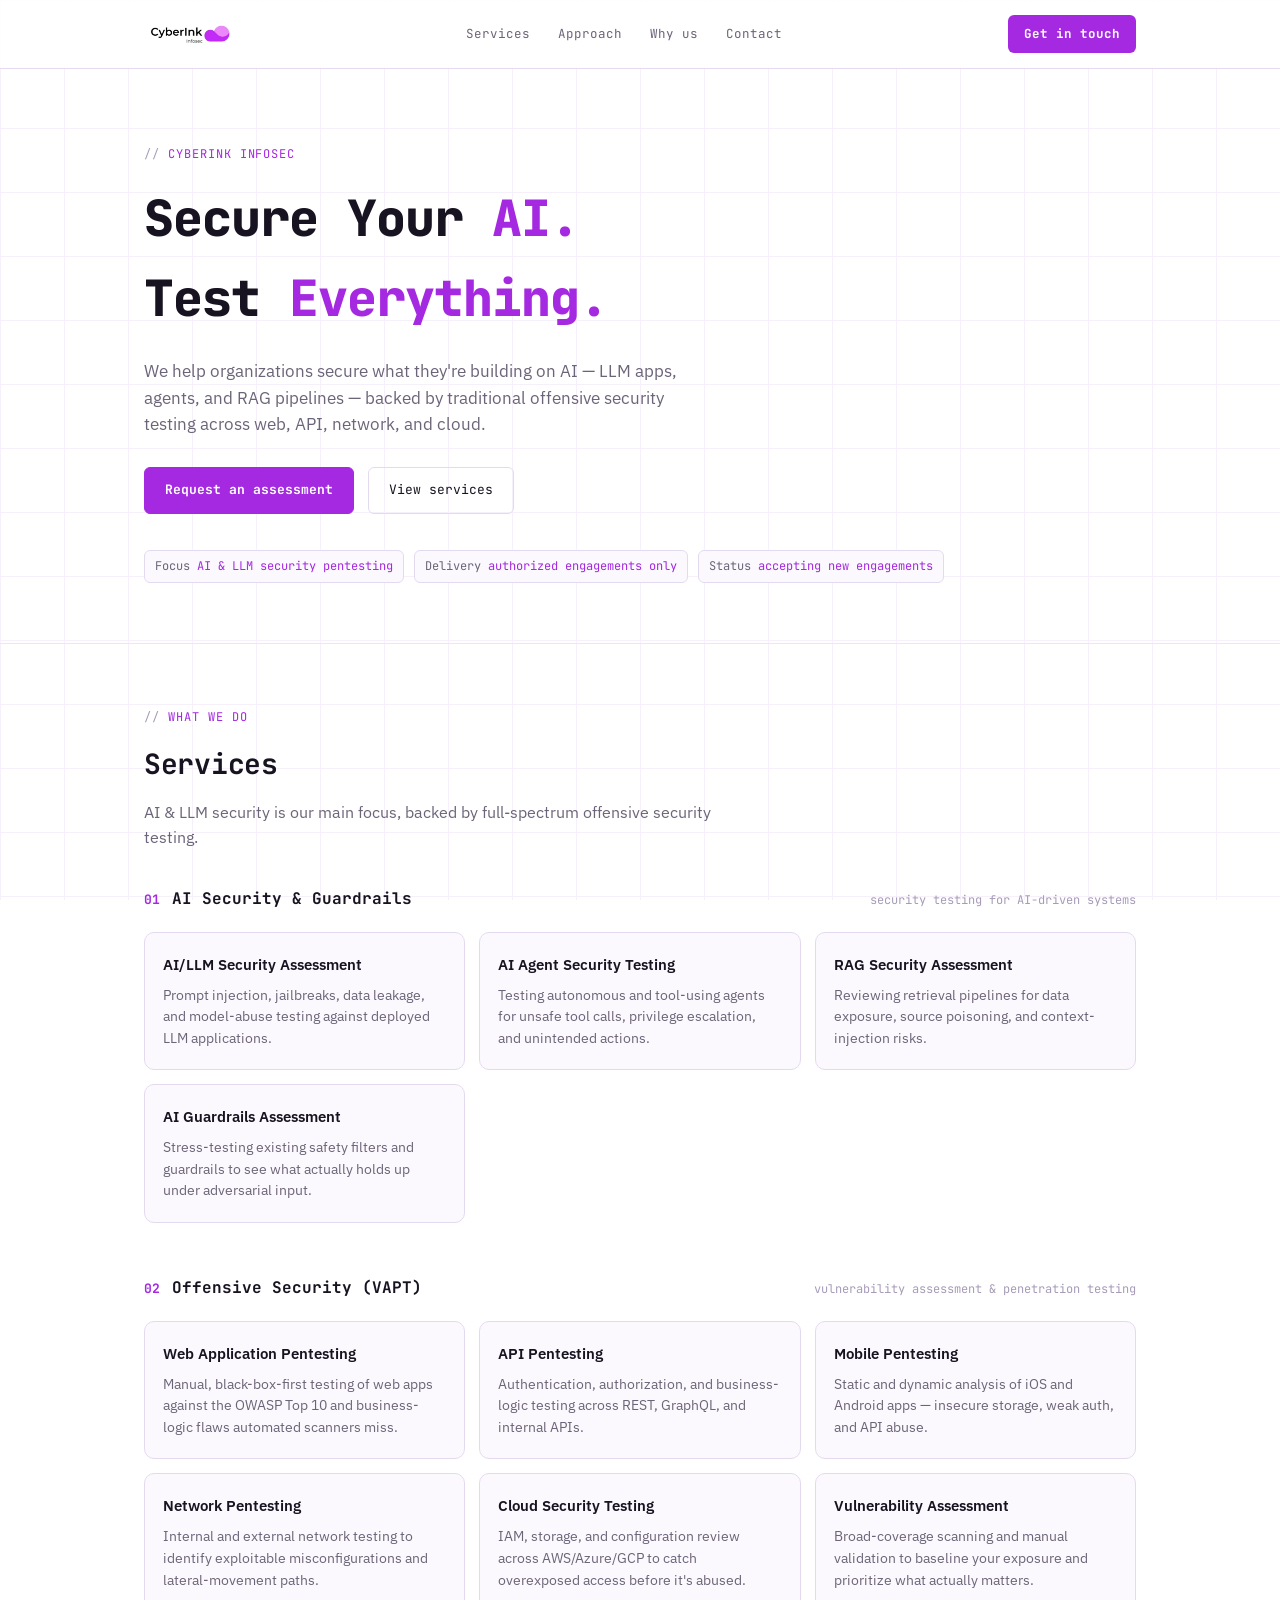
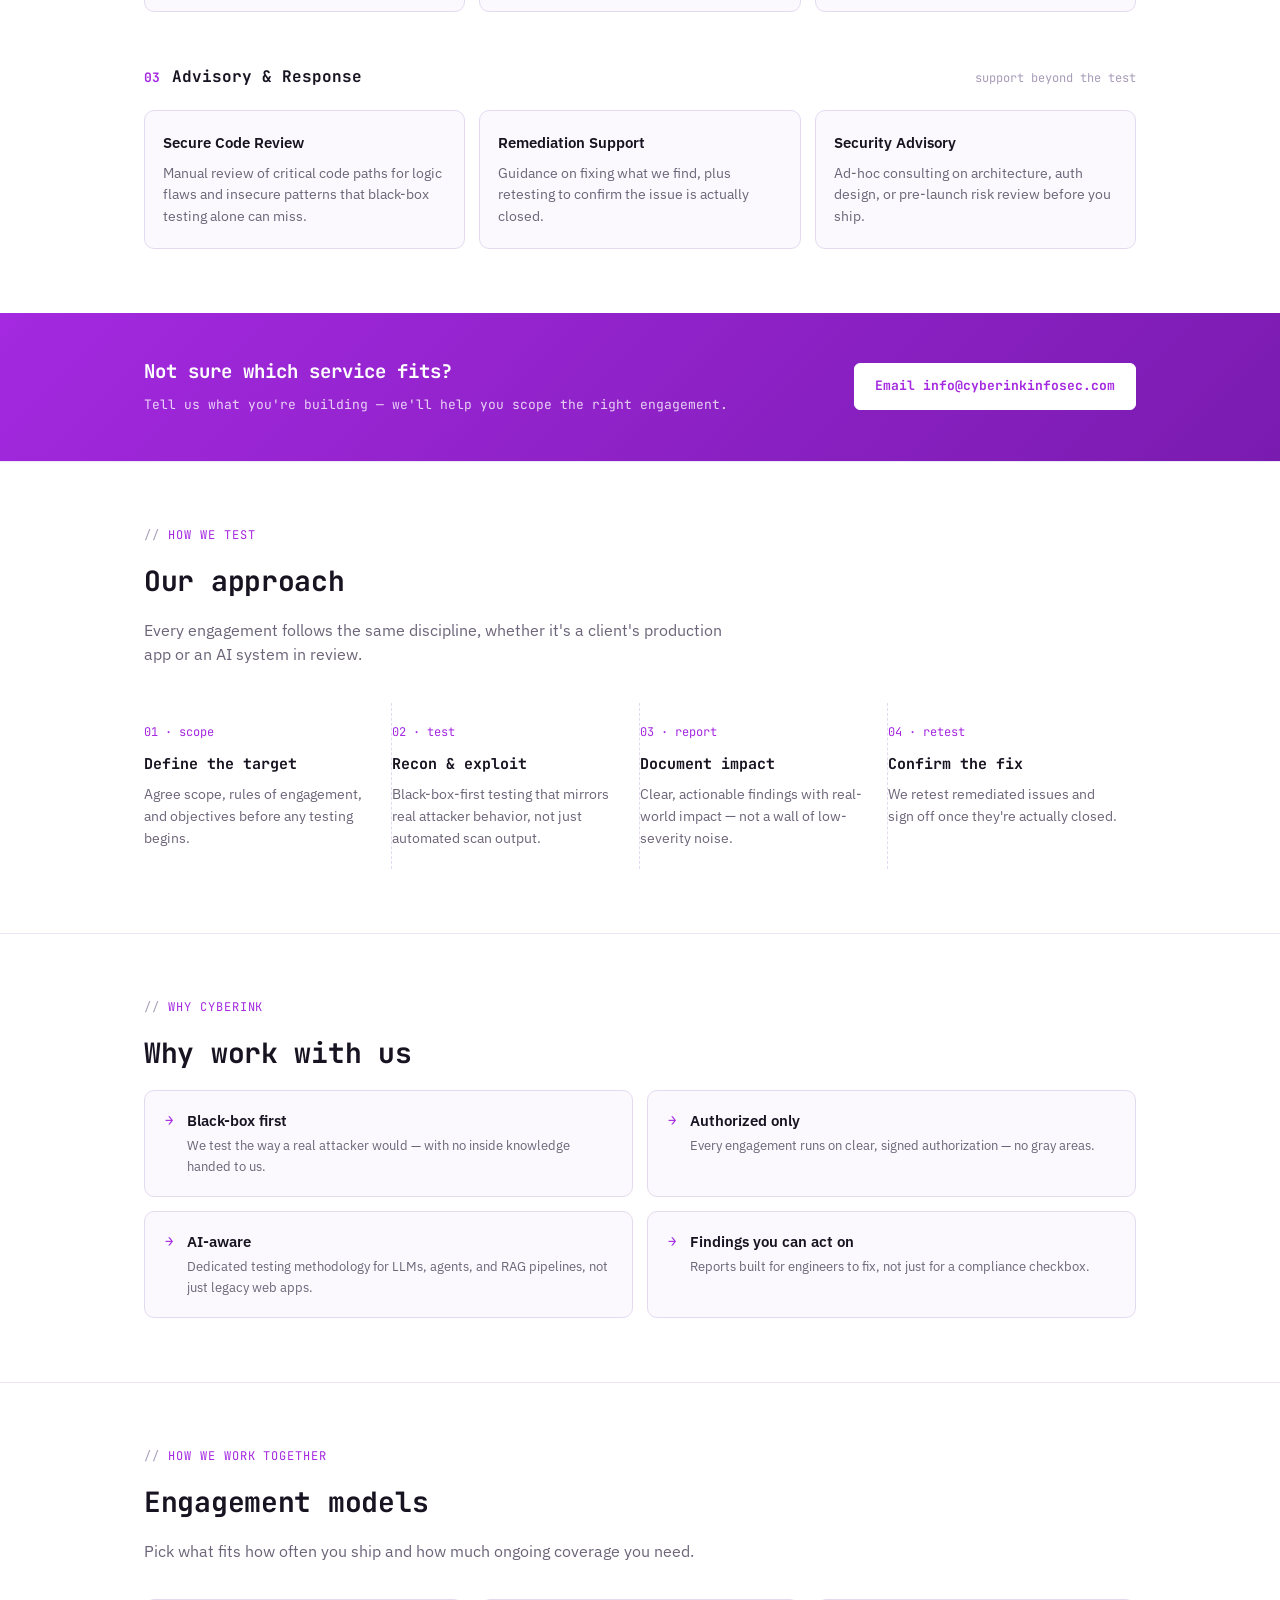
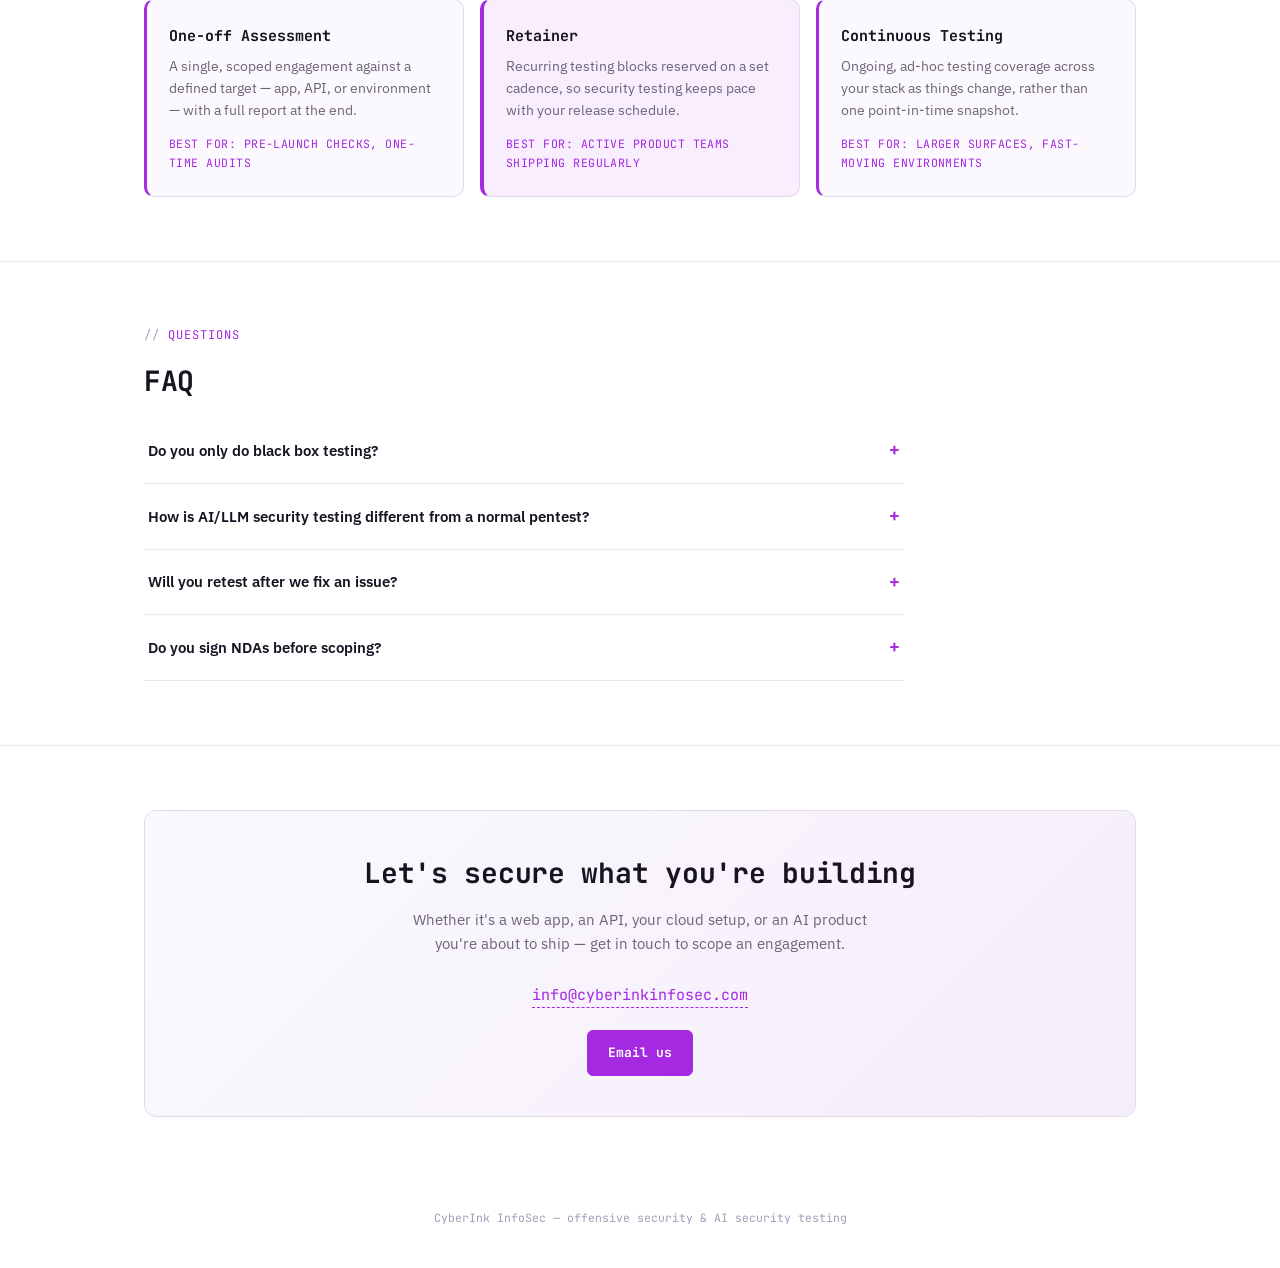
==== commit 21448eba: "fix words" ====
--- a/index.html
+++ b/index.html
@@ -462,10 +462,10 @@
   <div class="wrap">
     <img src="[data-uri]" alt="CyberInk InfoSec" class="logo-img">
     <ul class="nav-links">
-      <li><a href="#services">services</a></li>
-      <li><a href="#approach">approach</a></li>
-      <li><a href="#why-us">why us</a></li>
-      <li><a href="#contact">contact</a></li>
+      <li><a href="#services">Services</a></li>
+      <li><a href="#approach">Approach</a></li>
+      <li><a href="#why-us">Why us</a></li>
+      <li><a href="#contact">Contact</a></li>
     </ul>
     <a class="nav-cta" href="mailto:info@cyberinkinfosec.com">Get in touch</a>
   </div>
@@ -482,9 +482,9 @@
         <a class="btn" href="#services">View services</a>
       </div>
       <div class="hero-tags">
-        <span class="tag">focus <em>AI &amp; LLM security pentesting</em></span>
-        <span class="tag">delivery <em>authorized engagements only</em></span>
-        <span class="tag">status <em>accepting new engagements</em></span>
+        <span class="tag">Focus <em>AI &amp; LLM security pentesting</em></span>
+        <span class="tag">Delivery <em>authorized engagements only</em></span>
+        <span class="tag">Status <em>accepting new engagements</em></span>
       </div>
     </div>
   </section>
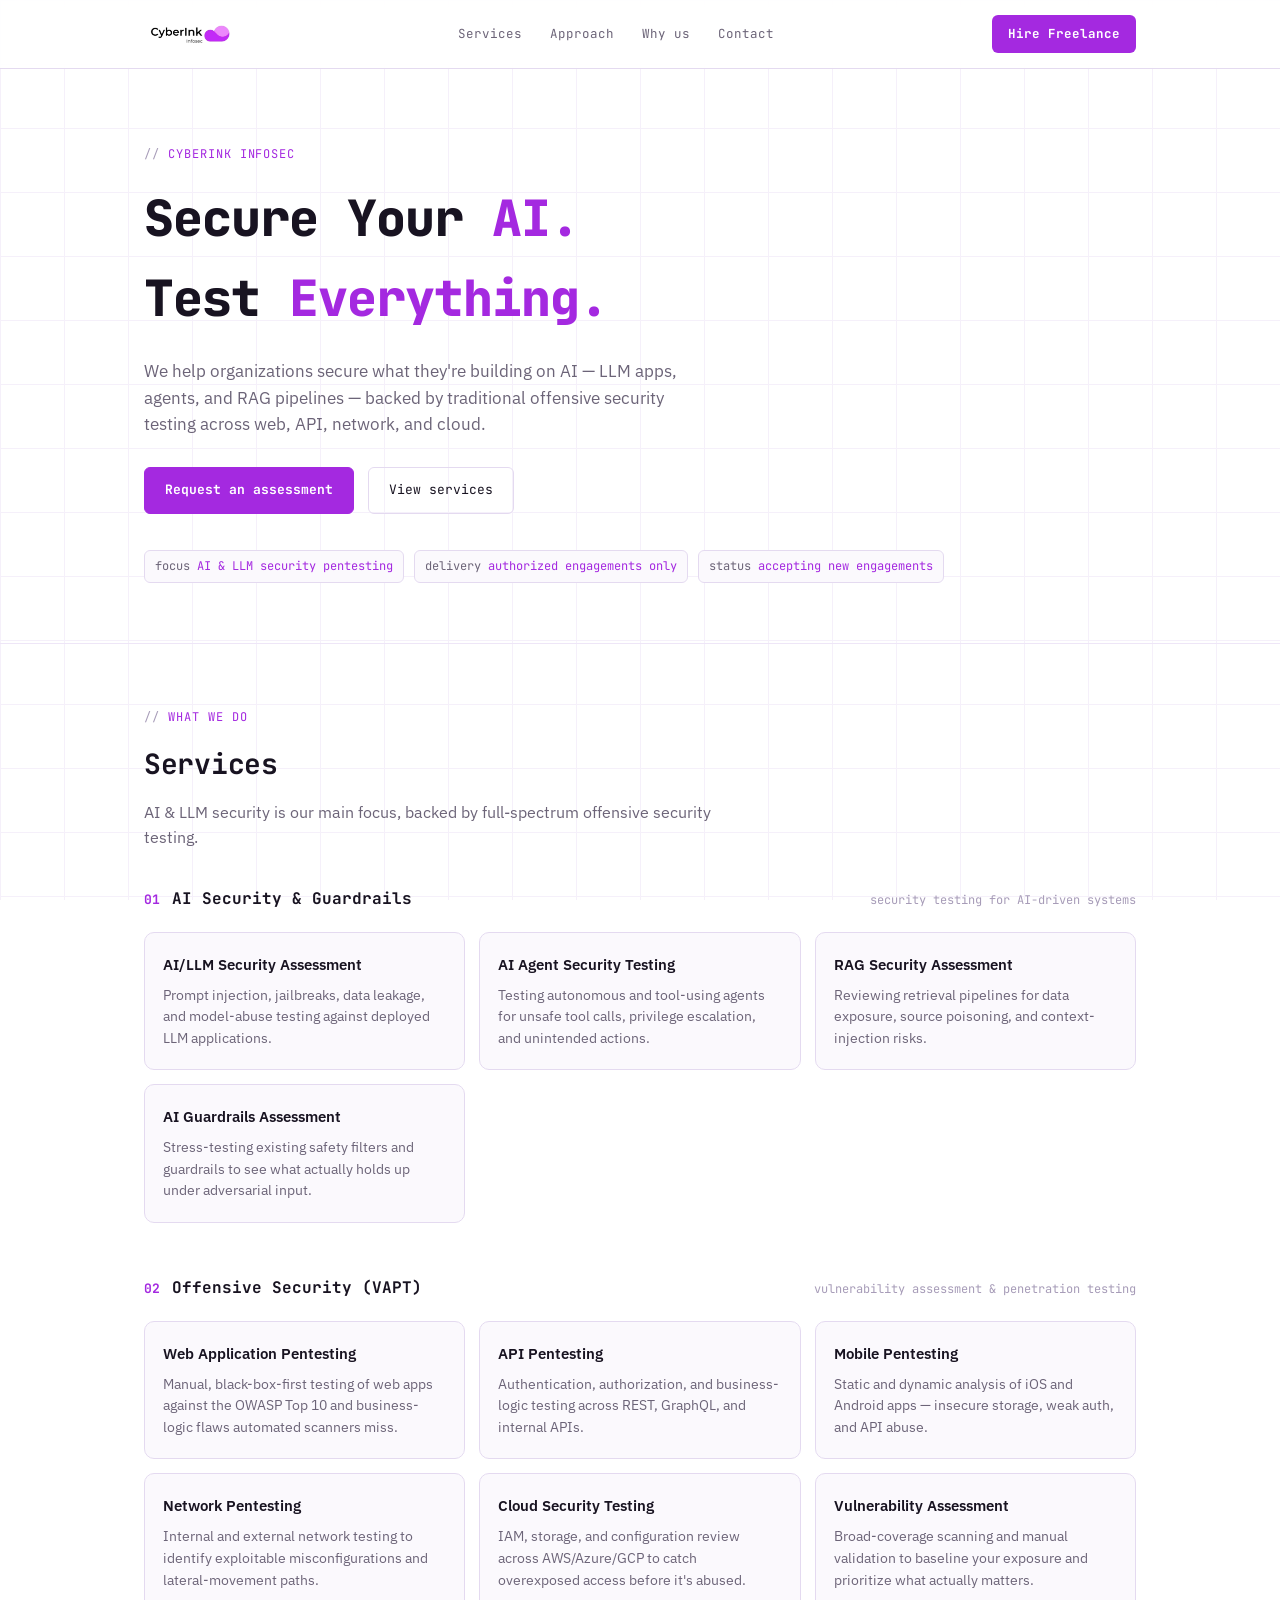
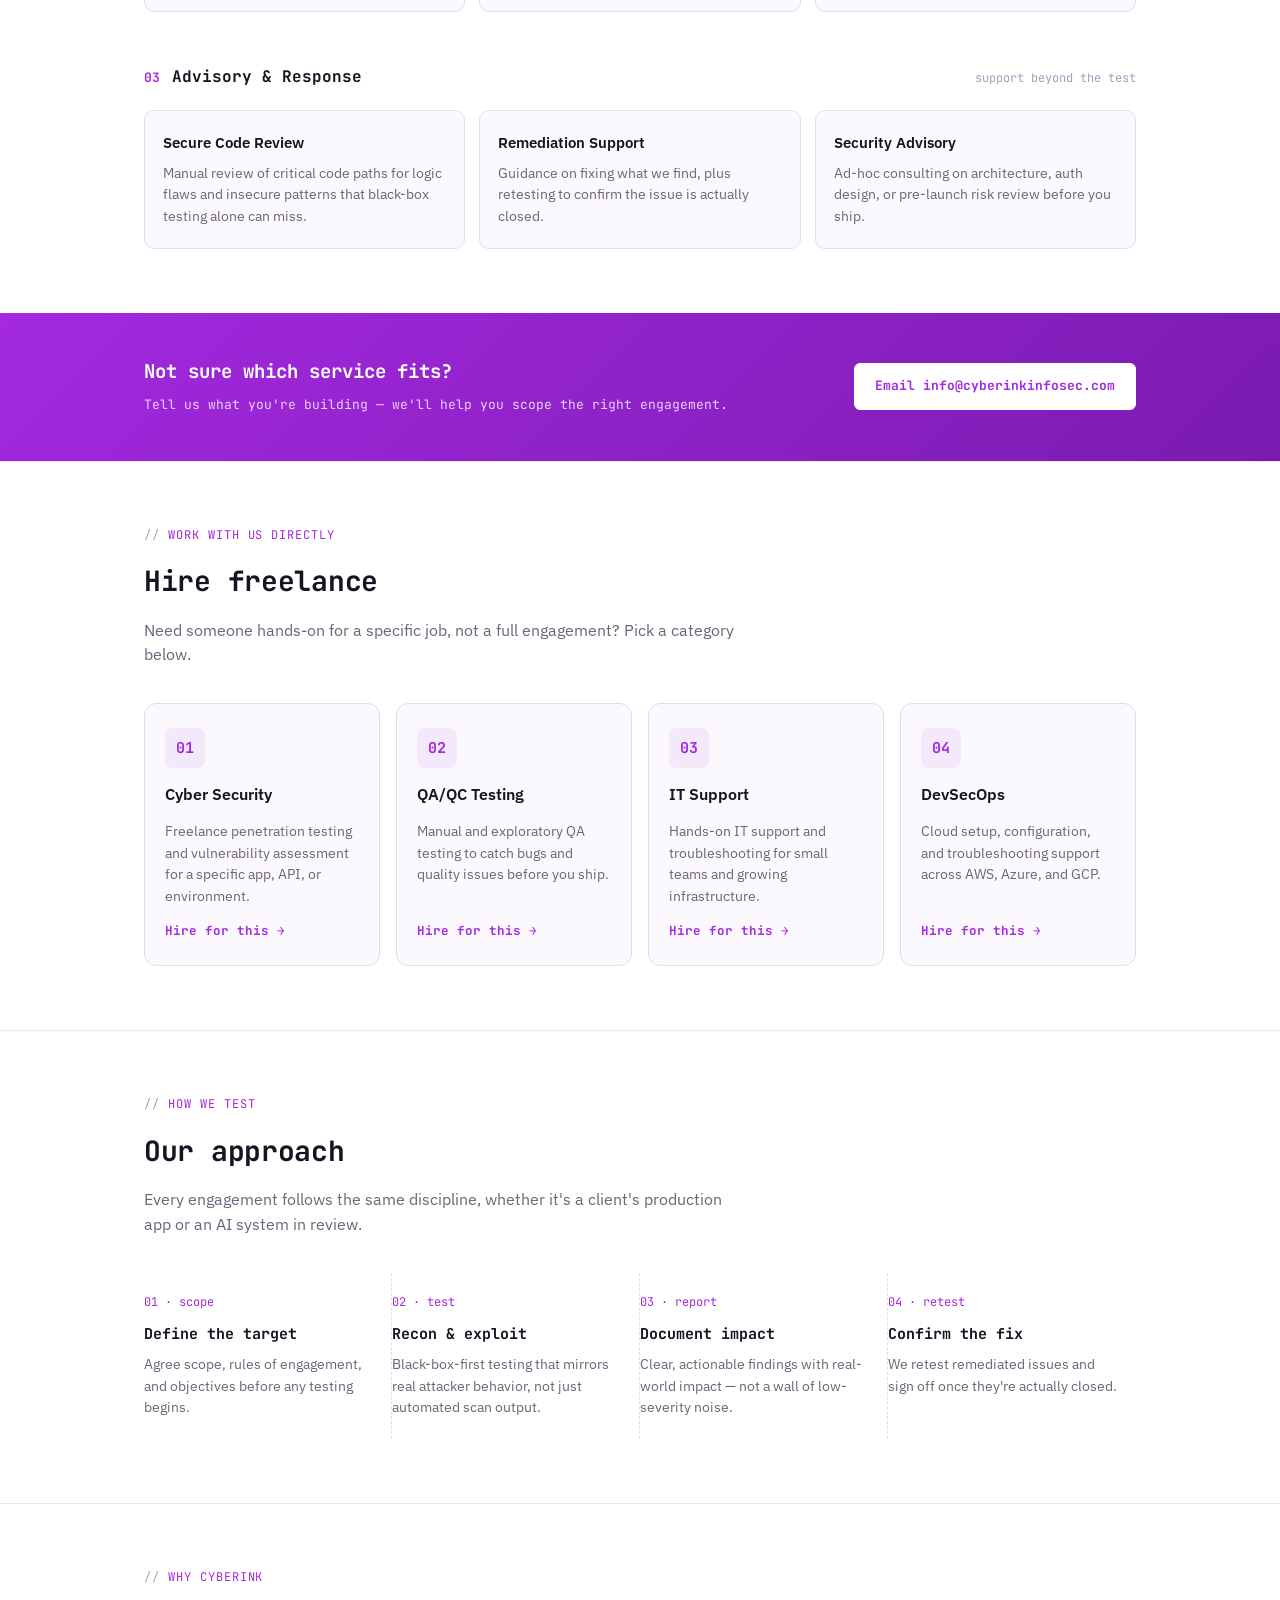
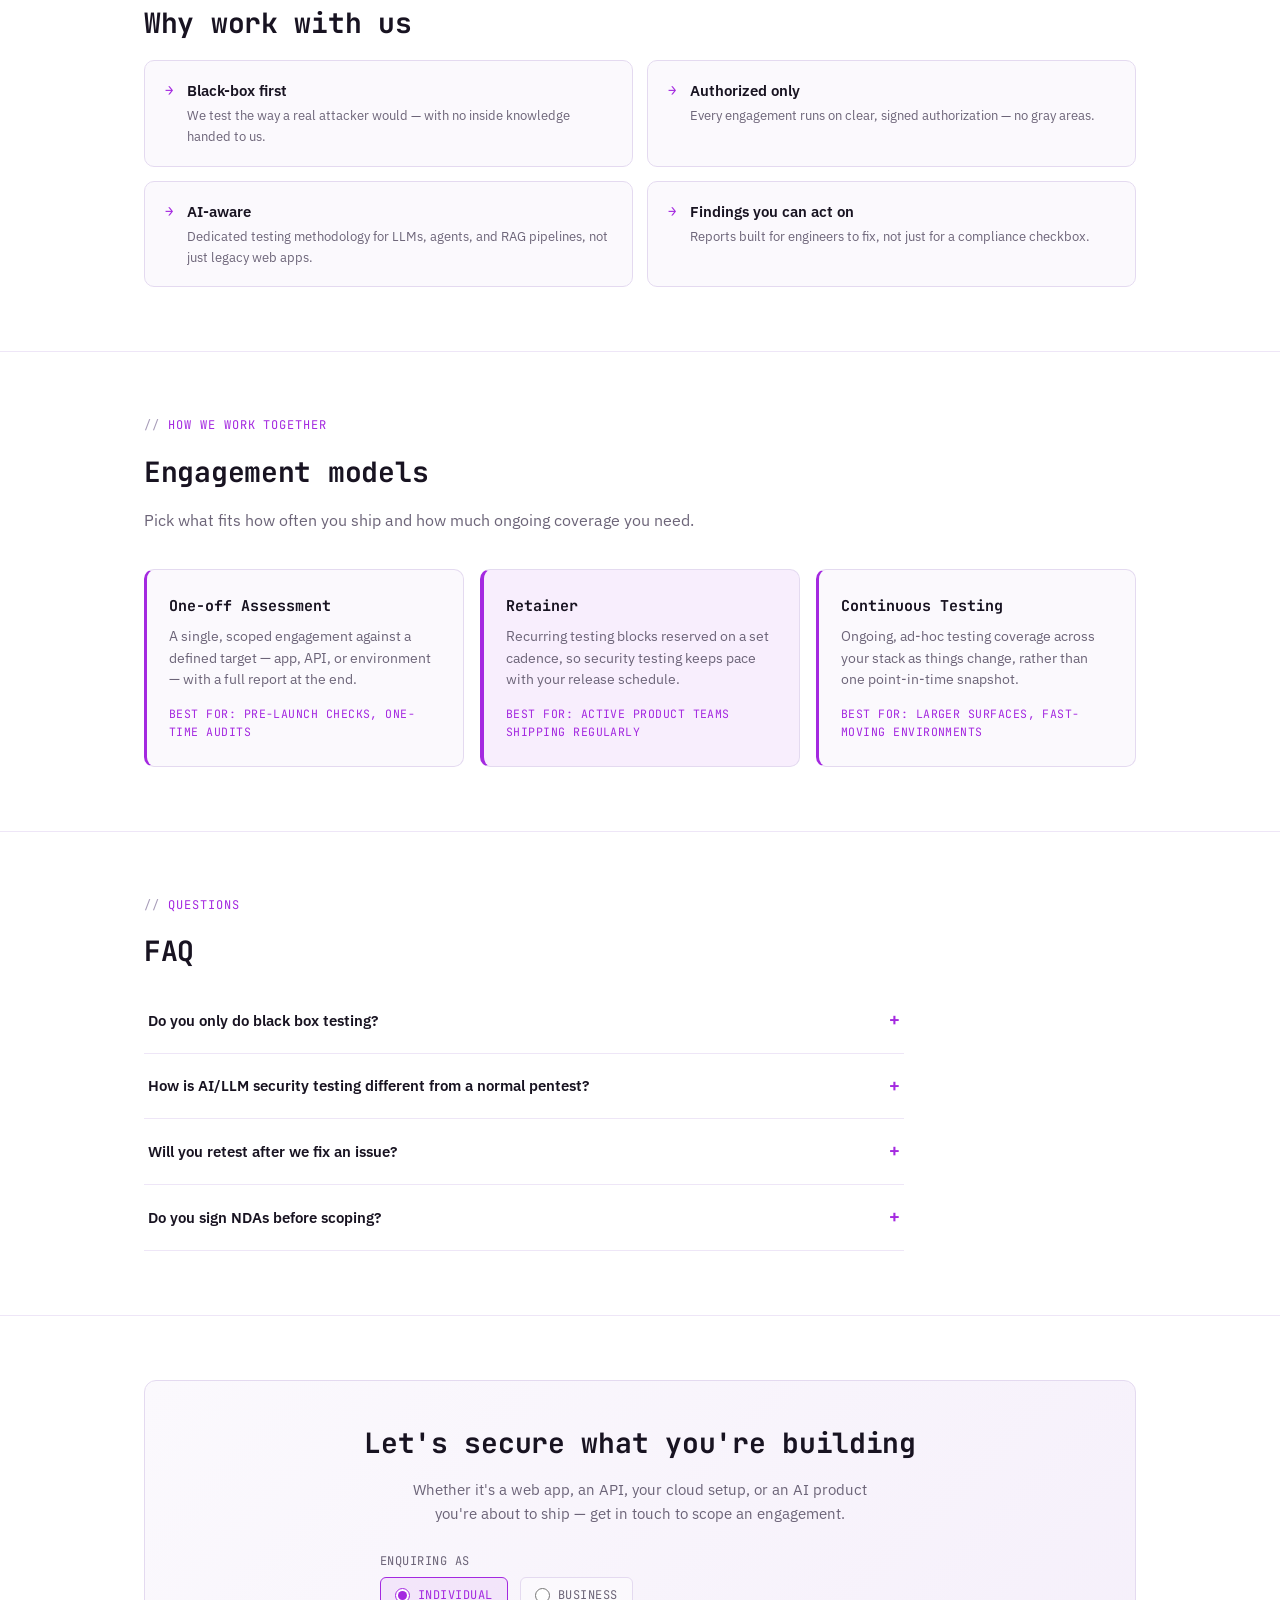
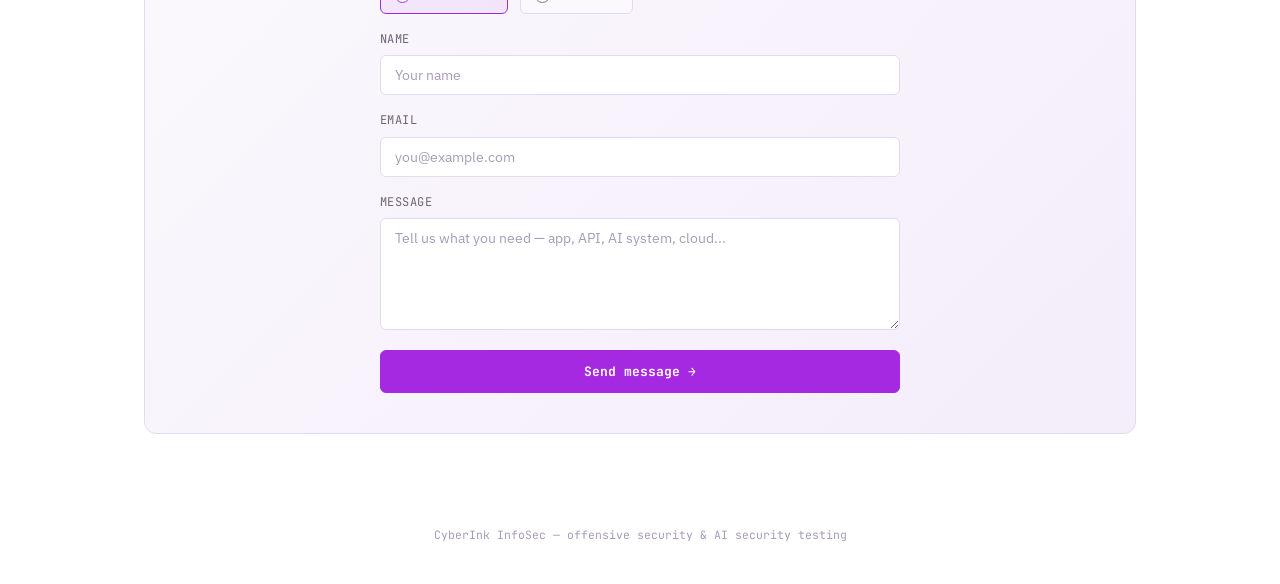
==== commit 76454850: "freelance changes" ====
--- a/index.html
+++ b/index.html
@@ -3,9 +3,9 @@
 <head>
 <meta charset="UTF-8">
 <meta name="viewport" content="width=device-width, initial-scale=1.0">
-<link rel="icon" type="image/png" sizes="32x32" href="[data-uri]">
-<link rel="icon" type="image/png" sizes="16x16" href="[data-uri]">
-<link rel="apple-touch-icon" sizes="180x180" href="[data-uri]">
+<link rel="icon" type="image/png" sizes="32x32" href="assets/favicon-32.png">
+<link rel="icon" type="image/png" sizes="16x16" href="assets/favicon-16.png">
+<link rel="apple-touch-icon" sizes="180x180" href="assets/favicon-180.png">
 <title>CyberInk InfoSec — Offensive Security &amp; AI Security Testing</title>
 <meta name="description" content="CyberInk InfoSec provides AI &amp; LLM security testing, web, API, mobile, network, and cloud penetration testing, and vulnerability assessments for organizations building and shipping software.">
 <meta name="keywords" content="AI security testing, LLM security assessment, AI agent security testing, RAG security assessment, AI guardrails testing, penetration testing, VAPT, web application pentesting, API pentesting, mobile pentesting, network pentesting, cloud security testing, vulnerability assessment, black box pentesting, offensive security, CyberInk InfoSec">
@@ -44,430 +44,20 @@
 <link rel="preconnect" href="https://fonts.googleapis.com">
 <link rel="preconnect" href="https://fonts.gstatic.com" crossorigin>
 <link href="https://fonts.googleapis.com/css2?family=JetBrains+Mono:wght@400;500;700;800&family=IBM+Plex+Sans:wght@400;500;600&display=swap" rel="stylesheet">
-<style>
-  :root{
-    --bg:#FFFFFF;
-    --surface:#FBF9FD;
-    --surface-2:#F4EDFA;
-    --border:#E4DAF0;
-    --border-soft:#EEE6F7;
-    --text:#181321;
-    --text-muted:#6C6478;
-    --text-dim:#A79CB8;
-    --accent:#A429E0;
-    --accent-2:#D9A3F0;
-    --accent-soft:rgba(164,41,224,0.08);
-    --mono:'JetBrains Mono', ui-monospace, monospace;
-    --body:'IBM Plex Sans', system-ui, sans-serif;
-  }
-
-  *{margin:0;padding:0;box-sizing:border-box;}
-  html{scroll-behavior:smooth;}
-
-  body{
-    background:var(--bg);
-    color:var(--text);
-    font-family:var(--body);
-    line-height:1.6;
-    -webkit-font-smoothing:antialiased;
-  }
-
-  body::before{
-    content:"";
-    position:fixed;
-    inset:0;
-    background-image:
-      linear-gradient(var(--border-soft) 1px, transparent 1px),
-      linear-gradient(90deg, var(--border-soft) 1px, transparent 1px);
-    background-size:64px 64px;
-    opacity:0.6;
-    pointer-events:none;
-    z-index:0;
-  }
-
-  a{color:inherit;}
-  :focus-visible{outline:2px solid var(--accent);outline-offset:3px;}
-
-  .wrap{
-    max-width:1040px;
-    margin:0 auto;
-    padding:0 24px;
-    position:relative;
-    z-index:1;
-  }
-
-  /* ===== NAV ===== */
-  nav{
-    position:sticky;
-    top:0;
-    z-index:10;
-    background:rgba(255,255,255,0.85);
-    backdrop-filter:blur(10px);
-    border-bottom:1px solid var(--border);
-  }
-  nav .wrap{
-    display:flex;
-    align-items:center;
-    justify-content:space-between;
-    padding-top:14px;
-    padding-bottom:14px;
-  }
-  .logo-img{height:40px;width:auto;display:block;}
-  .nav-links{
-    display:flex;
-    gap:28px;
-    list-style:none;
-    font-family:var(--mono);
-    font-size:12.5px;
-    color:var(--text-muted);
-    overflow-x:auto;
-    white-space:nowrap;
-    scrollbar-width:none;
-  }
-  .nav-links::-webkit-scrollbar{display:none;}
-  .nav-links a{text-decoration:none;transition:color .15s ease;}
-  .nav-links a:hover{color:var(--accent);}
-  .nav-cta{
-    font-family:var(--mono);
-    font-size:12.5px;
-    font-weight:700;
-    text-decoration:none;
-    background:var(--accent);
-    color:#fff;
-    padding:9px 16px;
-    border-radius:6px;
-    white-space:nowrap;
-    transition:background .15s ease;
-  }
-  .nav-cta:hover{background:#8E1FC2;}
-  @media (max-width:760px){
-    .nav-links li:nth-child(3),
-    .nav-links li:nth-child(4){display:none;}
-  }
-  @media (max-width:520px){
-    .wrap{padding:0 16px;}
-    .logo-img{height:30px;}
-    .nav-links{gap:12px;font-size:11px;}
-    .nav-cta{padding:7px 12px;font-size:11px;}
-  }
-
-  /* ===== HERO ===== */
-  .hero{padding:76px 0 60px;}
-  .eyebrow{
-    font-family:var(--mono);
-    font-size:12px;
-    color:var(--accent);
-    letter-spacing:0.08em;
-    text-transform:uppercase;
-    margin-bottom:14px;
-    display:flex;
-    align-items:center;
-    gap:8px;
-  }
-  .eyebrow::before{content:"//";color:var(--text-dim);}
-  .hero h1{
-    font-family:var(--mono);
-    font-size:clamp(30px,5vw,50px);
-    font-weight:800;
-    letter-spacing:-0.02em;
-    max-width:16ch;
-    margin-bottom:20px;
-  }
-  .hero h1 .accent{color:var(--accent);}
-  .rword{
-    display:inline-block;
-    opacity:0;
-    transform:translateY(16px);
-    animation:revealWord 0.6s cubic-bezier(.2,.7,.3,1) forwards;
-  }
-  @keyframes revealWord{
-    to{opacity:1;transform:translateY(0);}
-  }
-  @media (prefers-reduced-motion:reduce){
-    .rword{animation:none;opacity:1;transform:none;}
-  }
-  .hero p.lede{
-    color:var(--text-muted);
-    max-width:56ch;
-    font-size:16.5px;
-    margin-bottom:30px;
-  }
-  .hero-actions{display:flex;gap:14px;flex-wrap:wrap;margin-bottom:36px;}
-  .btn{
-    font-family:var(--mono);
-    font-size:13px;
-    text-decoration:none;
-    padding:12px 20px;
-    border-radius:6px;
-    border:1px solid var(--border);
-    color:var(--text);
-    transition:all .15s ease;
-    display:inline-block;
-  }
-  .btn.primary{background:var(--accent);color:#fff;border-color:var(--accent);font-weight:700;}
-  .btn.primary:hover{background:#8E1FC2;}
-  .btn:not(.primary):hover{border-color:var(--accent);color:var(--accent);}
-  .hero-tags{display:flex;flex-wrap:wrap;gap:10px;}
-  .tag{
-    font-family:var(--mono);
-    font-size:12px;
-    color:var(--text-muted);
-    border:1px solid var(--border);
-    border-radius:6px;
-    padding:6px 10px;
-    background:var(--surface);
-  }
-  .tag em{color:var(--accent);font-style:normal;}
-
-  /* ===== SECTIONS ===== */
-  .section{padding:64px 0;border-top:1px solid var(--border-soft);}
-  h2{
-    font-family:var(--mono);
-    font-size:clamp(22px,3vw,28px);
-    font-weight:700;
-    margin-bottom:14px;
-    letter-spacing:-0.01em;
-  }
-  .section-lede{color:var(--text-muted);max-width:60ch;margin-bottom:36px;font-size:15.5px;}
-
-  /* ===== SERVICE GROUPS ===== */
-  .service-group{margin-bottom:52px;}
-  .service-group:last-child{margin-bottom:0;}
-  .group-head{
-    display:flex;
-    align-items:baseline;
-    gap:12px;
-    margin-bottom:20px;
-  }
-  .group-num{
-    font-family:var(--mono);
-    font-size:13px;
-    color:var(--accent);
-    font-weight:700;
-  }
-  .group-title{font-family:var(--mono);font-size:16px;font-weight:700;}
-  .group-sub{
-    font-family:var(--mono);
-    font-size:12px;
-    color:var(--text-dim);
-    margin-left:auto;
-  }
-  .svc-grid{
-    display:grid;
-    grid-template-columns:repeat(3,1fr);
-    gap:14px;
-  }
-  @media (max-width:820px){.svc-grid{grid-template-columns:repeat(2,1fr);}}
-  @media (max-width:560px){.svc-grid{grid-template-columns:1fr;}}
-  .svc-card{
-    border:1px solid var(--border);
-    background:var(--surface);
-    border-radius:10px;
-    padding:20px 18px;
-    transition:border-color .15s ease, transform .15s ease;
-  }
-  .svc-card:hover{border-color:var(--accent);transform:translateY(-2px);}
-  .svc-card h3{
-    font-size:15px;
-    font-weight:600;
-    margin-bottom:8px;
-  }
-  .svc-card p{color:var(--text-muted);font-size:13.5px;}
-  .svc-tag{
-    display:inline-block;
-    font-family:var(--mono);
-    font-size:10.5px;
-    color:var(--accent);
-    background:var(--accent-soft);
-    border:1px solid rgba(164,41,224,0.25);
-    padding:3px 8px;
-    border-radius:20px;
-    margin-bottom:12px;
-  }
-
-  /* ===== APPROACH / PROCESS ===== */
-  .flow{
-    display:grid;
-    grid-template-columns:repeat(4,1fr);
-    gap:0;
-  }
-  @media (max-width:800px){.flow{grid-template-columns:1fr;}}
-  .step{
-    position:relative;
-    padding:20px 18px 20px 0;
-    border-right:1px dashed var(--border);
-  }
-  .flow > .step:last-child{border-right:none;}
-  @media (max-width:800px){
-    .step{border-right:none;border-bottom:1px dashed var(--border);padding:18px 0;}
-    .flow > .step:last-child{border-bottom:none;}
-  }
-  .step-num{font-family:var(--mono);font-size:12px;color:var(--accent);margin-bottom:10px;}
-  .step h3{font-family:var(--mono);font-size:15px;margin-bottom:8px;font-weight:700;}
-  .step p{color:var(--text-muted);font-size:13.5px;}
-
-  /* ===== WHY US ===== */
-  .why-grid{
-    display:grid;
-    grid-template-columns:repeat(2,1fr);
-    gap:14px;
-  }
-  @media (max-width:640px){.why-grid{grid-template-columns:1fr;}}
-  .why-card{
-    border:1px solid var(--border);
-    background:var(--surface);
-    border-radius:10px;
-    padding:18px 20px;
-    display:flex;
-    gap:14px;
-    align-items:flex-start;
-  }
-  .why-mark{
-    font-family:var(--mono);
-    color:var(--accent);
-    font-weight:700;
-    font-size:14px;
-    flex-shrink:0;
-  }
-  .why-card h3{font-size:14.5px;font-weight:600;margin-bottom:4px;}
-  .why-card p{color:var(--text-muted);font-size:13px;}
-
-  /* ===== CONTACT ===== */
-  .contact-box{
-    border:1px solid var(--border);
-    border-radius:12px;
-    background:linear-gradient(135deg, var(--surface) 0%, var(--surface-2) 100%);
-    padding:40px 32px;
-    text-align:center;
-  }
-  .contact-box h2{margin-bottom:12px;}
-  .contact-box p{color:var(--text-muted);max-width:52ch;margin:0 auto 26px;font-size:15px;}
-  .contact-email{
-    font-family:var(--mono);
-    font-size:15px;
-    color:var(--accent);
-    text-decoration:none;
-    border-bottom:1px dashed var(--accent);
-    padding-bottom:2px;
-  }
-  .contact-actions{margin-top:22px;display:flex;gap:14px;justify-content:center;flex-wrap:wrap;}
-
-  /* ===== SERVICE ROWS (alt layout for added groups) ===== */
-  .svc-list{border-top:1px solid var(--border-soft);}
-  .svc-row{
-    display:grid;
-    grid-template-columns:56px 1fr;
-    gap:18px;
-    padding:18px 4px;
-    border-bottom:1px solid var(--border-soft);
-    border-left:2px solid transparent;
-    transition:border-color .15s ease, padding-left .15s ease;
-  }
-  .svc-row:hover{border-left-color:var(--accent);padding-left:14px;}
-  .svc-row-num{font-family:var(--mono);color:var(--accent-2);font-weight:700;font-size:15px;}
-  .svc-row-body h3{font-size:15px;font-weight:600;margin-bottom:4px;}
-  .svc-row-body p{color:var(--text-muted);font-size:13.5px;}
-  @media (max-width:520px){
-    .svc-row{grid-template-columns:32px 1fr;gap:10px;}
-  }
-
-  /* ===== CTA BAND (color-inverted break) ===== */
-  .cta-band{
-    background:var(--accent);
-    background-image:linear-gradient(135deg, var(--accent) 0%, #7A1BB0 100%);
-    padding:44px 0;
-  }
-  .cta-band .wrap{
-    display:flex;
-    align-items:center;
-    justify-content:space-between;
-    gap:24px;
-    flex-wrap:wrap;
-  }
-  .cta-band-text{font-family:var(--mono);color:#fff;}
-  .cta-band-text .big{font-size:19px;font-weight:700;display:block;margin-bottom:4px;}
-  .cta-band-text .small{font-size:13px;color:rgba(255,255,255,0.8);}
-  .cta-band .btn{
-    background:#fff;
-    color:var(--accent);
-    border-color:#fff;
-    font-weight:700;
-  }
-  .cta-band .btn:hover{background:#F4E6FC;}
-
-  /* ===== ENGAGEMENT MODELS ===== */
-  .plan-grid{
-    display:grid;
-    grid-template-columns:repeat(3,1fr);
-    gap:16px;
-  }
-  @media (max-width:820px){.plan-grid{grid-template-columns:1fr;}}
-  .plan-card{
-    border:1px solid var(--border);
-    border-left:3px solid var(--accent);
-    background:var(--surface);
-    border-radius:10px;
-    padding:24px 22px;
-  }
-  .plan-card.featured{background:var(--accent-soft);border-left-width:4px;}
-  .plan-name{font-family:var(--mono);font-size:15px;font-weight:700;margin-bottom:8px;}
-  .plan-desc{color:var(--text-muted);font-size:13.5px;margin-bottom:14px;}
-  .plan-for{
-    font-family:var(--mono);
-    font-size:11.5px;
-    color:var(--accent);
-    text-transform:uppercase;
-    letter-spacing:0.04em;
-  }
-
-  /* ===== FAQ ===== */
-  .faq{max-width:760px;}
-  .faq-item{
-    border-bottom:1px solid var(--border-soft);
-  }
-  .faq-item summary{
-    padding:18px 4px;
-    font-weight:600;
-    font-size:14.5px;
-    cursor:pointer;
-    list-style:none;
-    display:flex;
-    justify-content:space-between;
-    align-items:center;
-    gap:12px;
-  }
-  .faq-item summary::-webkit-details-marker{display:none;}
-  .faq-item summary::after{
-    content:"+";
-    font-family:var(--mono);
-    color:var(--accent);
-    font-size:18px;
-    flex-shrink:0;
-  }
-  .faq-item[open] summary::after{content:"–";}
-  .faq-item p{color:var(--text-muted);font-size:13.5px;padding:0 4px 18px;max-width:65ch;}
-
-  footer{
-    padding:28px 0 40px;
-    text-align:center;
-    font-family:var(--mono);
-    font-size:11.5px;
-    color:var(--text-dim);
-  }
-</style>
+<link rel="stylesheet" href="assets/style.css">
 </head>
 <body>
 
 <nav>
   <div class="wrap">
-    <img src="[data-uri]" alt="CyberInk InfoSec" class="logo-img">
+    <img src="assets/logo.png" alt="CyberInk InfoSec" class="logo-img">
     <ul class="nav-links">
       <li><a href="#services">Services</a></li>
       <li><a href="#approach">Approach</a></li>
       <li><a href="#why-us">Why us</a></li>
       <li><a href="#contact">Contact</a></li>
     </ul>
-    <a class="nav-cta" href="mailto:info@cyberinkinfosec.com">Get in touch</a>
+    <a class="nav-cta" href="#hire">Hire Freelance</a>
   </div>
 </nav>
 
@@ -478,13 +68,13 @@
       <h1 class="reveal-h1"><span class="rword">Secure</span> <span class="rword">Your</span> <span class="rword accent">AI.</span> <span class="rword">Test</span> <span class="rword accent">Everything.</span></h1>
       <p class="lede">We help organizations secure what they're building on AI — LLM apps, agents, and RAG pipelines — backed by traditional offensive security testing across web, API, network, and cloud.</p>
       <div class="hero-actions">
-        <a class="btn primary" href="mailto:info@cyberinkinfosec.com">Request an assessment</a>
+        <a class="btn primary" href="#contact">Request an assessment</a>
         <a class="btn" href="#services">View services</a>
       </div>
       <div class="hero-tags">
-        <span class="tag">Focus <em>AI &amp; LLM security pentesting</em></span>
-        <span class="tag">Delivery <em>authorized engagements only</em></span>
-        <span class="tag">Status <em>accepting new engagements</em></span>
+        <span class="tag">focus <em>AI &amp; LLM security pentesting</em></span>
+        <span class="tag">delivery <em>authorized engagements only</em></span>
+        <span class="tag">status <em>accepting new engagements</em></span>
       </div>
     </div>
   </section>
@@ -586,9 +176,43 @@
         <span class="big">Not sure which service fits?</span>
         <span class="small">Tell us what you're building — we'll help you scope the right engagement.</span>
       </div>
-      <a class="btn" href="mailto:info@cyberinkinfosec.com">Email info@cyberinkinfosec.com</a>
+      <a class="btn" href="#contact">Email info@cyberinkinfosec.com</a>
     </div>
   </div>
+
+  <section class="section" id="hire">
+    <div class="wrap">
+      <div class="eyebrow">work with us directly</div>
+      <h2>Hire freelance</h2>
+      <p class="section-lede">Need someone hands-on for a specific job, not a full engagement? Pick a category below.</p>
+      <div class="hire-grid">
+        <div class="hire-card">
+          <div class="hire-card-icon">01</div>
+          <h3>Cyber Security</h3>
+          <p>Freelance penetration testing and vulnerability assessment for a specific app, API, or environment.</p>
+          <a href="hire/security-testing.html">Hire for this →</a>
+        </div>
+        <div class="hire-card">
+          <div class="hire-card-icon">02</div>
+          <h3>QA/QC Testing</h3>
+          <p>Manual and exploratory QA testing to catch bugs and quality issues before you ship.</p>
+          <a href="hire/qa-qc-testing.html">Hire for this →</a>
+        </div>
+        <div class="hire-card">
+          <div class="hire-card-icon">03</div>
+          <h3>IT Support</h3>
+          <p>Hands-on IT support and troubleshooting for small teams and growing infrastructure.</p>
+          <a href="hire/it-support.html">Hire for this →</a>
+        </div>
+        <div class="hire-card">
+          <div class="hire-card-icon">04</div>
+          <h3>DevSecOps</h3>
+          <p>Cloud setup, configuration, and troubleshooting support across AWS, Azure, and GCP.</p>
+          <a href="hire/cloud-support.html">Hire for this →</a>
+        </div>
+      </div>
+    </div>
+  </section>
 
   <section class="section" id="approach">
     <div class="wrap">
@@ -700,10 +324,79 @@
       <div class="contact-box">
         <h2>Let's secure what you're building</h2>
         <p>Whether it's a web app, an API, your cloud setup, or an AI product you're about to ship — get in touch to scope an engagement.</p>
-        <a class="contact-email" href="mailto:info@cyberinkinfosec.com">info@cyberinkinfosec.com</a>
-        <div class="contact-actions">
-          <a class="btn primary" href="mailto:info@cyberinkinfosec.com">Email us</a>
-        </div>
+        <form id="main-contact-form" class="hire-form" novalidate>
+          <input type="hidden" name="access_key" value="b2681a29-49a5-4c8f-a08d-284cd5d0bdc1">
+          <input type="hidden" name="subject" value="Engagement Request - CyberInk InfoSec">
+          <div class="form-group">
+            <label>Enquiring as</label>
+            <div class="radio-group">
+              <label class="radio-option">
+                <input type="radio" name="hiring_as" value="Individual" checked onchange="toggleCompanyIndex(this)">
+                <span>Individual</span>
+              </label>
+              <label class="radio-option">
+                <input type="radio" name="hiring_as" value="Business" onchange="toggleCompanyIndex(this)">
+                <span>Business</span>
+              </label>
+            </div>
+          </div>
+          <div class="form-group" id="company-field-index" style="display:none;">
+            <label for="company-index">Company name</label>
+            <input type="text" id="company-index" name="company" placeholder="Your company name">
+          </div>
+          <div class="form-group">
+            <label for="name-index">Name</label>
+            <input type="text" id="name-index" name="name" placeholder="Your name" required>
+          </div>
+          <div class="form-group">
+            <label for="email-index">Email</label>
+            <input type="email" id="email-index" name="email" placeholder="you@example.com" required>
+          </div>
+          <div class="form-group">
+            <label for="message-index">Message</label>
+            <textarea id="message-index" name="message" rows="5" placeholder="Tell us what you need — app, API, AI system, cloud..." required></textarea>
+          </div>
+          <button type="submit" class="btn primary" id="submit-index">Send message →</button>
+        </form>
+        <script>
+          function toggleCompanyIndex(radio) {
+            var field = document.getElementById('company-field-index');
+            var input = document.getElementById('company-index');
+            if (radio.value === 'Business') {
+              field.style.display = 'flex';
+              input.required = true;
+            } else {
+              field.style.display = 'none';
+              input.required = false;
+              input.value = '';
+            }
+          }
+          document.getElementById('main-contact-form').addEventListener('submit', function(e) {
+            e.preventDefault();
+            var form = this;
+            var btn = document.getElementById('submit-index');
+            btn.textContent = 'Sending…';
+            btn.disabled = true;
+            var data = new FormData(form);
+            fetch('https://api.web3forms.com/submit', {
+              method: 'POST',
+              body: data
+            })
+            .then(function(res) { return res.json(); })
+            .then(function(json) {
+              if (json.success) {
+                window.location.href = 'thankyou.html';
+              } else {
+                throw new Error('submission failed');
+              }
+            })
+            .catch(function() {
+              btn.textContent = 'Send message →';
+              btn.disabled = false;
+              window.location.href = 'mailto:info@cyberinkinfosec.com?subject=Engagement%20Request%20-%20CyberInk%20InfoSec';
+            });
+          });
+        </script>
       </div>
     </div>
   </section>
@@ -719,4 +412,4 @@
   });
 </script>
 </body>
-</html>+</html>
--- a/assets/style.css
+++ b/assets/style.css
@@ -0,0 +1,701 @@
+:root{
+    --bg:#FFFFFF;
+    --surface:#FBF9FD;
+    --surface-2:#F4EDFA;
+    --border:#E4DAF0;
+    --border-soft:#EEE6F7;
+    --text:#181321;
+    --text-muted:#6C6478;
+    --text-dim:#A79CB8;
+    --accent:#A429E0;
+    --accent-2:#D9A3F0;
+    --accent-soft:rgba(164,41,224,0.08);
+    --mono:'JetBrains Mono', ui-monospace, monospace;
+    --body:'IBM Plex Sans', system-ui, sans-serif;
+  }
+
+  *{margin:0;padding:0;box-sizing:border-box;}
+  html{scroll-behavior:smooth;}
+
+  body{
+    background:var(--bg);
+    color:var(--text);
+    font-family:var(--body);
+    line-height:1.6;
+    -webkit-font-smoothing:antialiased;
+  }
+
+  body::before{
+    content:"";
+    position:fixed;
+    inset:0;
+    background-image:
+      linear-gradient(var(--border-soft) 1px, transparent 1px),
+      linear-gradient(90deg, var(--border-soft) 1px, transparent 1px);
+    background-size:64px 64px;
+    opacity:0.6;
+    pointer-events:none;
+    z-index:0;
+  }
+
+  a{color:inherit;}
+  :focus-visible{outline:2px solid var(--accent);outline-offset:3px;}
+
+  .wrap{
+    max-width:1040px;
+    margin:0 auto;
+    padding:0 24px;
+    position:relative;
+    z-index:1;
+  }
+
+  /* ===== NAV ===== */
+  nav{
+    position:sticky;
+    top:0;
+    z-index:10;
+    background:rgba(255,255,255,0.85);
+    backdrop-filter:blur(10px);
+    border-bottom:1px solid var(--border);
+  }
+  nav .wrap{
+    display:flex;
+    align-items:center;
+    justify-content:space-between;
+    padding-top:14px;
+    padding-bottom:14px;
+  }
+  .logo-img{height:40px;width:auto;display:block;}
+  .nav-links{
+    display:flex;
+    gap:28px;
+    list-style:none;
+    font-family:var(--mono);
+    font-size:12.5px;
+    color:var(--text-muted);
+    overflow-x:auto;
+    white-space:nowrap;
+    scrollbar-width:none;
+  }
+  .nav-links::-webkit-scrollbar{display:none;}
+  .nav-links a{text-decoration:none;transition:color .15s ease;}
+  .nav-links a:hover{color:var(--accent);}
+  .nav-cta{
+    font-family:var(--mono);
+    font-size:12.5px;
+    font-weight:700;
+    text-decoration:none;
+    background:var(--accent);
+    color:#fff;
+    padding:9px 16px;
+    border-radius:6px;
+    white-space:nowrap;
+    transition:background .15s ease;
+  }
+  .nav-cta:hover{background:#8E1FC2;}
+  @media (max-width:760px){
+    .nav-links li:nth-child(3),
+    .nav-links li:nth-child(4){display:none;}
+  }
+  @media (max-width:520px){
+    .wrap{padding:0 16px;}
+    .logo-img{height:30px;}
+    .nav-links{gap:12px;font-size:11px;}
+    .nav-cta{padding:7px 12px;font-size:11px;}
+  }
+
+  /* ===== HERO ===== */
+  .hero{padding:76px 0 60px;}
+  .eyebrow{
+    font-family:var(--mono);
+    font-size:12px;
+    color:var(--accent);
+    letter-spacing:0.08em;
+    text-transform:uppercase;
+    margin-bottom:14px;
+    display:flex;
+    align-items:center;
+    gap:8px;
+  }
+  .eyebrow::before{content:"//";color:var(--text-dim);}
+  .hero h1{
+    font-family:var(--mono);
+    font-size:clamp(30px,5vw,50px);
+    font-weight:800;
+    letter-spacing:-0.02em;
+    max-width:16ch;
+    margin-bottom:20px;
+  }
+  .hero h1 .accent, .hire-hero h1 .accent{color:var(--accent);}
+  .rword{
+    display:inline-block;
+    opacity:0;
+    transform:translateY(16px);
+    animation:revealWord 0.6s cubic-bezier(.2,.7,.3,1) forwards;
+  }
+  @keyframes revealWord{
+    to{opacity:1;transform:translateY(0);}
+  }
+  @media (prefers-reduced-motion:reduce){
+    .rword{animation:none;opacity:1;transform:none;}
+  }
+  .hero p.lede{
+    color:var(--text-muted);
+    max-width:56ch;
+    font-size:16.5px;
+    margin-bottom:30px;
+  }
+  .hero-actions{display:flex;gap:14px;flex-wrap:wrap;margin-bottom:36px;}
+  .btn{
+    font-family:var(--mono);
+    font-size:13px;
+    text-decoration:none;
+    padding:12px 20px;
+    border-radius:6px;
+    border:1px solid var(--border);
+    color:var(--text);
+    transition:all .15s ease;
+    display:inline-block;
+  }
+  .btn.primary{background:var(--accent);color:#fff;border-color:var(--accent);font-weight:700;}
+  .btn.primary:hover{background:#8E1FC2;}
+  .btn:not(.primary):hover{border-color:var(--accent);color:var(--accent);}
+  .hero-tags{display:flex;flex-wrap:wrap;gap:10px;}
+  .tag{
+    font-family:var(--mono);
+    font-size:12px;
+    color:var(--text-muted);
+    border:1px solid var(--border);
+    border-radius:6px;
+    padding:6px 10px;
+    background:var(--surface);
+  }
+  .tag em{color:var(--accent);font-style:normal;}
+
+  /* ===== SECTIONS ===== */
+  .section{padding:64px 0;border-top:1px solid var(--border-soft);}
+  h2{
+    font-family:var(--mono);
+    font-size:clamp(22px,3vw,28px);
+    font-weight:700;
+    margin-bottom:14px;
+    letter-spacing:-0.01em;
+  }
+  .section-lede{color:var(--text-muted);max-width:60ch;margin-bottom:36px;font-size:15.5px;}
+
+  /* ===== SERVICE GROUPS ===== */
+  .service-group{margin-bottom:52px;}
+  .service-group:last-child{margin-bottom:0;}
+  .group-head{
+    display:flex;
+    align-items:baseline;
+    gap:12px;
+    margin-bottom:20px;
+  }
+  .group-num{
+    font-family:var(--mono);
+    font-size:13px;
+    color:var(--accent);
+    font-weight:700;
+  }
+  .group-title{font-family:var(--mono);font-size:16px;font-weight:700;}
+  .group-sub{
+    font-family:var(--mono);
+    font-size:12px;
+    color:var(--text-dim);
+    margin-left:auto;
+  }
+  .svc-grid{
+    display:grid;
+    grid-template-columns:repeat(3,1fr);
+    gap:14px;
+  }
+  @media (max-width:820px){.svc-grid{grid-template-columns:repeat(2,1fr);}}
+  @media (max-width:560px){.svc-grid{grid-template-columns:1fr;}}
+  .svc-card{
+    border:1px solid var(--border);
+    background:var(--surface);
+    border-radius:10px;
+    padding:20px 18px;
+    transition:border-color .15s ease, transform .15s ease;
+  }
+  .svc-card:hover{border-color:var(--accent);transform:translateY(-2px);}
+  .svc-card h3{
+    font-size:15px;
+    font-weight:600;
+    margin-bottom:8px;
+  }
+  .svc-card p{color:var(--text-muted);font-size:13.5px;}
+  .svc-tag{
+    display:inline-block;
+    font-family:var(--mono);
+    font-size:10.5px;
+    color:var(--accent);
+    background:var(--accent-soft);
+    border:1px solid rgba(164,41,224,0.25);
+    padding:3px 8px;
+    border-radius:20px;
+    margin-bottom:12px;
+  }
+
+  /* ===== APPROACH / PROCESS ===== */
+  .flow{
+    display:grid;
+    grid-template-columns:repeat(4,1fr);
+    gap:0;
+  }
+  @media (max-width:800px){.flow{grid-template-columns:1fr;}}
+  .step{
+    position:relative;
+    padding:20px 18px 20px 0;
+    border-right:1px dashed var(--border);
+  }
+  .flow > .step:last-child{border-right:none;}
+  @media (max-width:800px){
+    .step{border-right:none;border-bottom:1px dashed var(--border);padding:18px 0;}
+    .flow > .step:last-child{border-bottom:none;}
+  }
+  .step-num{font-family:var(--mono);font-size:12px;color:var(--accent);margin-bottom:10px;}
+  .step h3{font-family:var(--mono);font-size:15px;margin-bottom:8px;font-weight:700;}
+  .step p{color:var(--text-muted);font-size:13.5px;}
+
+  /* ===== WHY US ===== */
+  .why-grid{
+    display:grid;
+    grid-template-columns:repeat(2,1fr);
+    gap:14px;
+  }
+  @media (max-width:640px){.why-grid{grid-template-columns:1fr;}}
+  .why-card{
+    border:1px solid var(--border);
+    background:var(--surface);
+    border-radius:10px;
+    padding:18px 20px;
+    display:flex;
+    gap:14px;
+    align-items:flex-start;
+  }
+  .why-mark{
+    font-family:var(--mono);
+    color:var(--accent);
+    font-weight:700;
+    font-size:14px;
+    flex-shrink:0;
+  }
+  .why-card h3{font-size:14.5px;font-weight:600;margin-bottom:4px;}
+  .why-card p{color:var(--text-muted);font-size:13px;}
+
+  /* ===== CONTACT ===== */
+  .contact-box{
+    border:1px solid var(--border);
+    border-radius:12px;
+    background:linear-gradient(135deg, var(--surface) 0%, var(--surface-2) 100%);
+    padding:40px 32px;
+    text-align:center;
+  }
+  .contact-box h2{margin-bottom:12px;}
+  .contact-box p{color:var(--text-muted);max-width:52ch;margin:0 auto 26px;font-size:15px;}
+  .contact-email{
+    font-family:var(--mono);
+    font-size:15px;
+    color:var(--accent);
+    text-decoration:none;
+    border-bottom:1px dashed var(--accent);
+    padding-bottom:2px;
+  }
+  .contact-actions{margin-top:22px;display:flex;gap:14px;justify-content:center;flex-wrap:wrap;}
+
+  /* ===== SERVICE ROWS (alt layout for added groups) ===== */
+  .svc-list{border-top:1px solid var(--border-soft);}
+  .svc-row{
+    display:grid;
+    grid-template-columns:56px 1fr;
+    gap:18px;
+    padding:18px 4px;
+    border-bottom:1px solid var(--border-soft);
+    border-left:2px solid transparent;
+    transition:border-color .15s ease, padding-left .15s ease;
+  }
+  .svc-row:hover{border-left-color:var(--accent);padding-left:14px;}
+  .svc-row-num{font-family:var(--mono);color:var(--accent-2);font-weight:700;font-size:15px;}
+  .svc-row-body h3{font-size:15px;font-weight:600;margin-bottom:4px;}
+  .svc-row-body p{color:var(--text-muted);font-size:13.5px;}
+  @media (max-width:520px){
+    .svc-row{grid-template-columns:32px 1fr;gap:10px;}
+  }
+
+  /* ===== CTA BAND (color-inverted break) ===== */
+  .cta-band{
+    background:var(--accent);
+    background-image:linear-gradient(135deg, var(--accent) 0%, #7A1BB0 100%);
+    padding:44px 0;
+  }
+  .cta-band .wrap{
+    display:flex;
+    align-items:center;
+    justify-content:space-between;
+    gap:24px;
+    flex-wrap:wrap;
+  }
+  .cta-band-text{font-family:var(--mono);color:#fff;}
+  .cta-band-text .big{font-size:19px;font-weight:700;display:block;margin-bottom:4px;}
+  .cta-band-text .small{font-size:13px;color:rgba(255,255,255,0.8);}
+  .cta-band .btn{
+    background:#fff;
+    color:var(--accent);
+    border-color:#fff;
+    font-weight:700;
+  }
+  .cta-band .btn:hover{background:#F4E6FC;}
+
+  /* ===== ENGAGEMENT MODELS ===== */
+  .plan-grid{
+    display:grid;
+    grid-template-columns:repeat(3,1fr);
+    gap:16px;
+  }
+  @media (max-width:820px){.plan-grid{grid-template-columns:1fr;}}
+  .plan-card{
+    border:1px solid var(--border);
+    border-left:3px solid var(--accent);
+    background:var(--surface);
+    border-radius:10px;
+    padding:24px 22px;
+  }
+  .plan-card.featured{background:var(--accent-soft);border-left-width:4px;}
+  .plan-name{font-family:var(--mono);font-size:15px;font-weight:700;margin-bottom:8px;}
+  .plan-desc{color:var(--text-muted);font-size:13.5px;margin-bottom:14px;}
+  .plan-for{
+    font-family:var(--mono);
+    font-size:11.5px;
+    color:var(--accent);
+    text-transform:uppercase;
+    letter-spacing:0.04em;
+  }
+
+  /* ===== FAQ ===== */
+  .faq{max-width:760px;}
+  .faq-item{
+    border-bottom:1px solid var(--border-soft);
+  }
+  .faq-item summary{
+    padding:18px 4px;
+    font-weight:600;
+    font-size:14.5px;
+    cursor:pointer;
+    list-style:none;
+    display:flex;
+    justify-content:space-between;
+    align-items:center;
+    gap:12px;
+  }
+  .faq-item summary::-webkit-details-marker{display:none;}
+  .faq-item summary::after{
+    content:"+";
+    font-family:var(--mono);
+    color:var(--accent);
+    font-size:18px;
+    flex-shrink:0;
+  }
+  .faq-item[open] summary::after{content:"–";}
+  .faq-item p{color:var(--text-muted);font-size:13.5px;padding:0 4px 18px;max-width:65ch;}
+
+  /* ===== HIRE FREELANCE CARDS ===== */
+  .hire-grid{
+    display:grid;
+    grid-template-columns:repeat(4,1fr);
+    gap:16px;
+  }
+  @media (max-width:820px){.hire-grid{grid-template-columns:repeat(2,1fr);}}
+  @media (max-width:520px){.hire-grid{grid-template-columns:1fr;}}
+  .hire-card{
+    border:1px solid var(--border);
+    background:var(--surface);
+    border-radius:12px;
+    padding:24px 20px;
+    display:flex;
+    flex-direction:column;
+    gap:14px;
+    transition:border-color .15s ease, transform .15s ease;
+  }
+  .hire-card:hover{border-color:var(--accent);transform:translateY(-3px);}
+  .hire-card-icon{
+    width:40px;
+    height:40px;
+    border-radius:8px;
+    background:var(--accent-soft);
+    display:flex;
+    align-items:center;
+    justify-content:center;
+    font-family:var(--mono);
+    font-weight:700;
+    color:var(--accent);
+    font-size:15px;
+  }
+  .hire-card h3{font-size:15.5px;font-weight:600;}
+  .hire-card p{color:var(--text-muted);font-size:13.5px;flex-grow:1;}
+  .hire-card a{
+    font-family:var(--mono);
+    font-size:12.5px;
+    font-weight:700;
+    color:var(--accent);
+    text-decoration:none;
+    display:inline-flex;
+    align-items:center;
+    gap:4px;
+  }
+  .hire-card a:hover{text-decoration:underline;}
+
+  /* ===== HIRE DETAIL PAGE ===== */
+  .hire-hero{padding:64px 0 40px;}
+  .hire-hero .eyebrow{margin-bottom:10px;}
+  .hire-hero h1{
+    font-family:var(--mono);
+    font-size:clamp(28px,4.5vw,42px);
+    font-weight:800;
+    letter-spacing:-0.02em;
+    max-width:18ch;
+    margin-bottom:16px;
+  }
+  .hire-hero p.lede{color:var(--text-muted);max-width:58ch;font-size:16px;margin-bottom:26px;}
+  .includes-grid{
+    display:grid;
+    grid-template-columns:repeat(2,1fr);
+    gap:12px;
+  }
+  @media (max-width:640px){.includes-grid{grid-template-columns:1fr;}}
+  .includes-item{
+    border:1px solid var(--border);
+    background:var(--surface);
+    border-radius:10px;
+    padding:16px 18px;
+    display:flex;
+    gap:12px;
+    align-items:flex-start;
+  }
+  .includes-item .mark{color:var(--accent);font-family:var(--mono);font-weight:700;flex-shrink:0;}
+  .includes-item p{color:var(--text-muted);font-size:13.5px;}
+  .includes-item strong{color:var(--text);display:block;margin-bottom:2px;font-size:14.5px;}
+  .back-link{
+    font-family:var(--mono);
+    font-size:12.5px;
+    color:var(--text-muted);
+    text-decoration:none;
+    display:inline-flex;
+    align-items:center;
+    gap:6px;
+    margin-bottom:22px;
+  }
+  .back-link:hover{color:var(--accent);}
+
+  footer{
+    padding:28px 0 40px;
+    text-align:center;
+    font-family:var(--mono);
+    font-size:11.5px;
+    color:var(--text-dim);
+  }
+
+/* ===== HIRE FORM ===== */
+.hire-form {
+  margin-top: 24px;
+  text-align: left;
+  max-width: 520px;
+  margin-left: auto;
+  margin-right: auto;
+}
+.form-group {
+  margin-bottom: 16px;
+  display: flex;
+  flex-direction: column;
+  gap: 6px;
+}
+.form-group label {
+  font-family: var(--mono);
+  font-size: 12px;
+  color: var(--text-muted);
+  letter-spacing: 0.04em;
+  text-transform: uppercase;
+}
+.form-group input,
+.form-group textarea {
+  font-family: var(--body);
+  font-size: 14px;
+  color: var(--text);
+  background: var(--bg);
+  border: 1px solid var(--border);
+  border-radius: 6px;
+  padding: 10px 14px;
+  outline: none;
+  transition: border-color .15s ease;
+  width: 100%;
+  resize: vertical;
+}
+.form-group input::placeholder,
+.form-group textarea::placeholder {
+  color: var(--text-dim);
+}
+.form-group input:focus,
+.form-group textarea:focus {
+  border-color: var(--accent);
+}
+.hire-form .btn {
+  width: 100%;
+  text-align: center;
+  margin-top: 4px;
+}
+
+/* ===== RADIO TOGGLE (Individual / Business) ===== */
+.radio-group {
+  display: flex;
+  gap: 12px;
+}
+.radio-option {
+  display: flex;
+  align-items: center;
+  gap: 8px;
+  font-family: var(--mono);
+  font-size: 13px;
+  color: var(--text-muted);
+  cursor: pointer;
+  border: 1px solid var(--border);
+  border-radius: 6px;
+  padding: 8px 14px;
+  background: var(--surface);
+  transition: border-color .15s ease, color .15s ease;
+  user-select: none;
+}
+.radio-option input[type="radio"] {
+  accent-color: var(--accent);
+  width: 15px;
+  height: 15px;
+  cursor: pointer;
+}
+.radio-option:has(input:checked) {
+  border-color: var(--accent);
+  color: var(--accent);
+  background: var(--accent-soft);
+}
+
+/* ===== PLATFORM CARDS (cloud-support) ===== */
+.platform-grid {
+  display: grid;
+  grid-template-columns: repeat(3, 1fr);
+  gap: 16px;
+}
+@media (max-width: 820px) { .platform-grid { grid-template-columns: 1fr; } }
+.platform-card {
+  border: 1px solid var(--border);
+  border-radius: 10px;
+  background: var(--surface);
+  padding: 24px 20px;
+}
+.platform-label {
+  font-family: var(--mono);
+  font-size: 11px;
+  font-weight: 700;
+  letter-spacing: 0.1em;
+  text-transform: uppercase;
+  color: var(--accent);
+  background: var(--accent-soft);
+  border: 1px solid rgba(164,41,224,0.2);
+  border-radius: 4px;
+  padding: 3px 8px;
+  display: inline-block;
+  margin-bottom: 12px;
+}
+.platform-card h3 {
+  font-size: 15px;
+  font-weight: 700;
+  margin-bottom: 14px;
+}
+.platform-list {
+  list-style: none;
+  padding: 0;
+  margin: 0;
+  display: flex;
+  flex-direction: column;
+  gap: 8px;
+}
+.platform-list li {
+  font-size: 13px;
+  color: var(--text-muted);
+  padding-left: 14px;
+  position: relative;
+}
+.platform-list li::before {
+  content: "–";
+  position: absolute;
+  left: 0;
+  color: var(--accent-2);
+  font-family: var(--mono);
+}
+
+/* ===== CHECKLIST GRID (qa-qc) ===== */
+.checklist-grid {
+  display: grid;
+  grid-template-columns: repeat(3, 1fr);
+  gap: 16px;
+}
+@media (max-width: 820px) { .checklist-grid { grid-template-columns: 1fr; } }
+.checklist-col {
+  border: 1px solid var(--border);
+  border-radius: 10px;
+  background: var(--surface);
+  padding: 22px 20px;
+}
+.checklist-head {
+  font-family: var(--mono);
+  font-size: 12px;
+  font-weight: 700;
+  color: var(--accent);
+  text-transform: uppercase;
+  letter-spacing: 0.06em;
+  margin-bottom: 16px;
+  padding-bottom: 10px;
+  border-bottom: 1px solid var(--border-soft);
+}
+.checklist {
+  list-style: none;
+  padding: 0;
+  margin: 0;
+  display: flex;
+  flex-direction: column;
+  gap: 9px;
+}
+.checklist li {
+  font-size: 13px;
+  color: var(--text-muted);
+  padding-left: 20px;
+  position: relative;
+}
+.checklist li::before {
+  content: "✓";
+  position: absolute;
+  left: 0;
+  color: var(--accent);
+  font-family: var(--mono);
+  font-size: 11px;
+  top: 1px;
+}
+
+/* ===== BUG TAGS (qa-qc) ===== */
+.bug-tags {
+  display: flex;
+  flex-wrap: wrap;
+  gap: 10px;
+}
+.bug-tag {
+  font-family: var(--mono);
+  font-size: 12px;
+  color: var(--text-muted);
+  background: var(--surface);
+  border: 1px solid var(--border);
+  border-radius: 6px;
+  padding: 7px 12px;
+  transition: border-color .15s ease, color .15s ease;
+}
+.bug-tag:hover {
+  border-color: var(--accent);
+  color: var(--accent);
+}
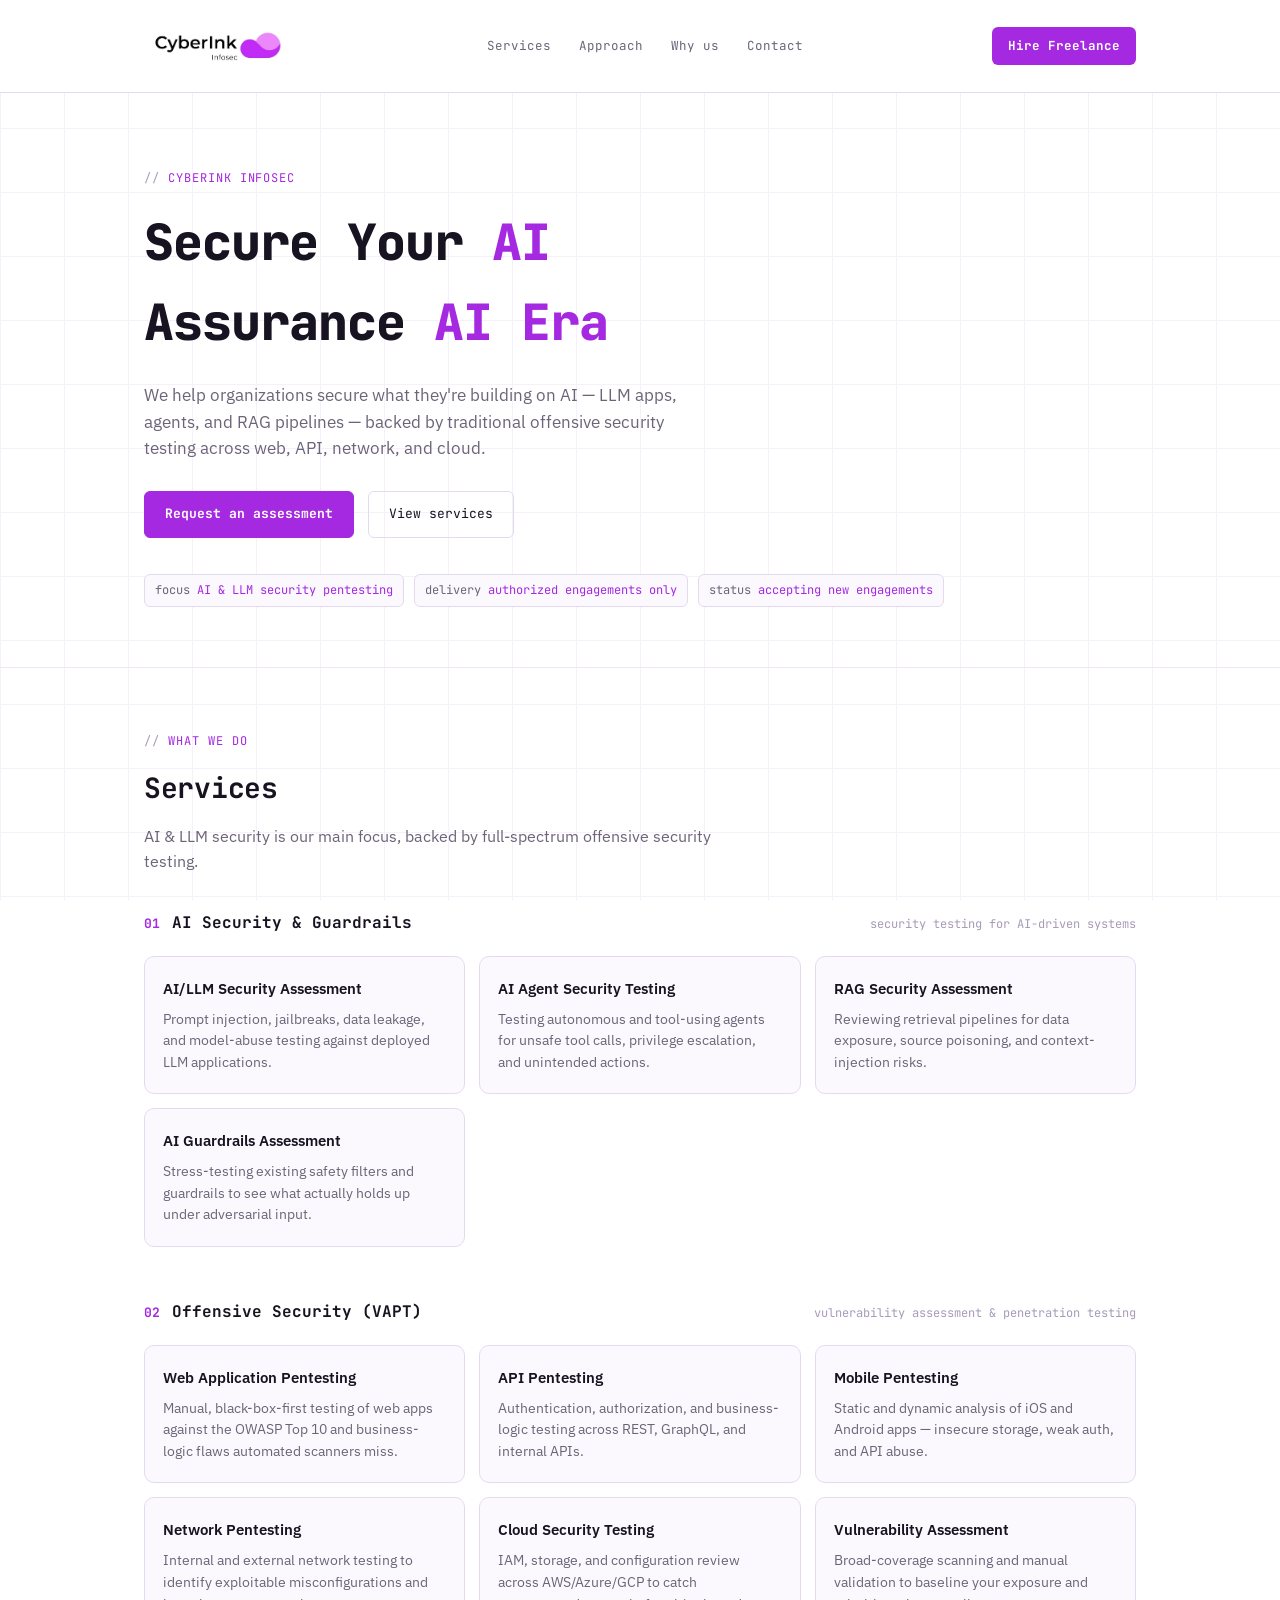
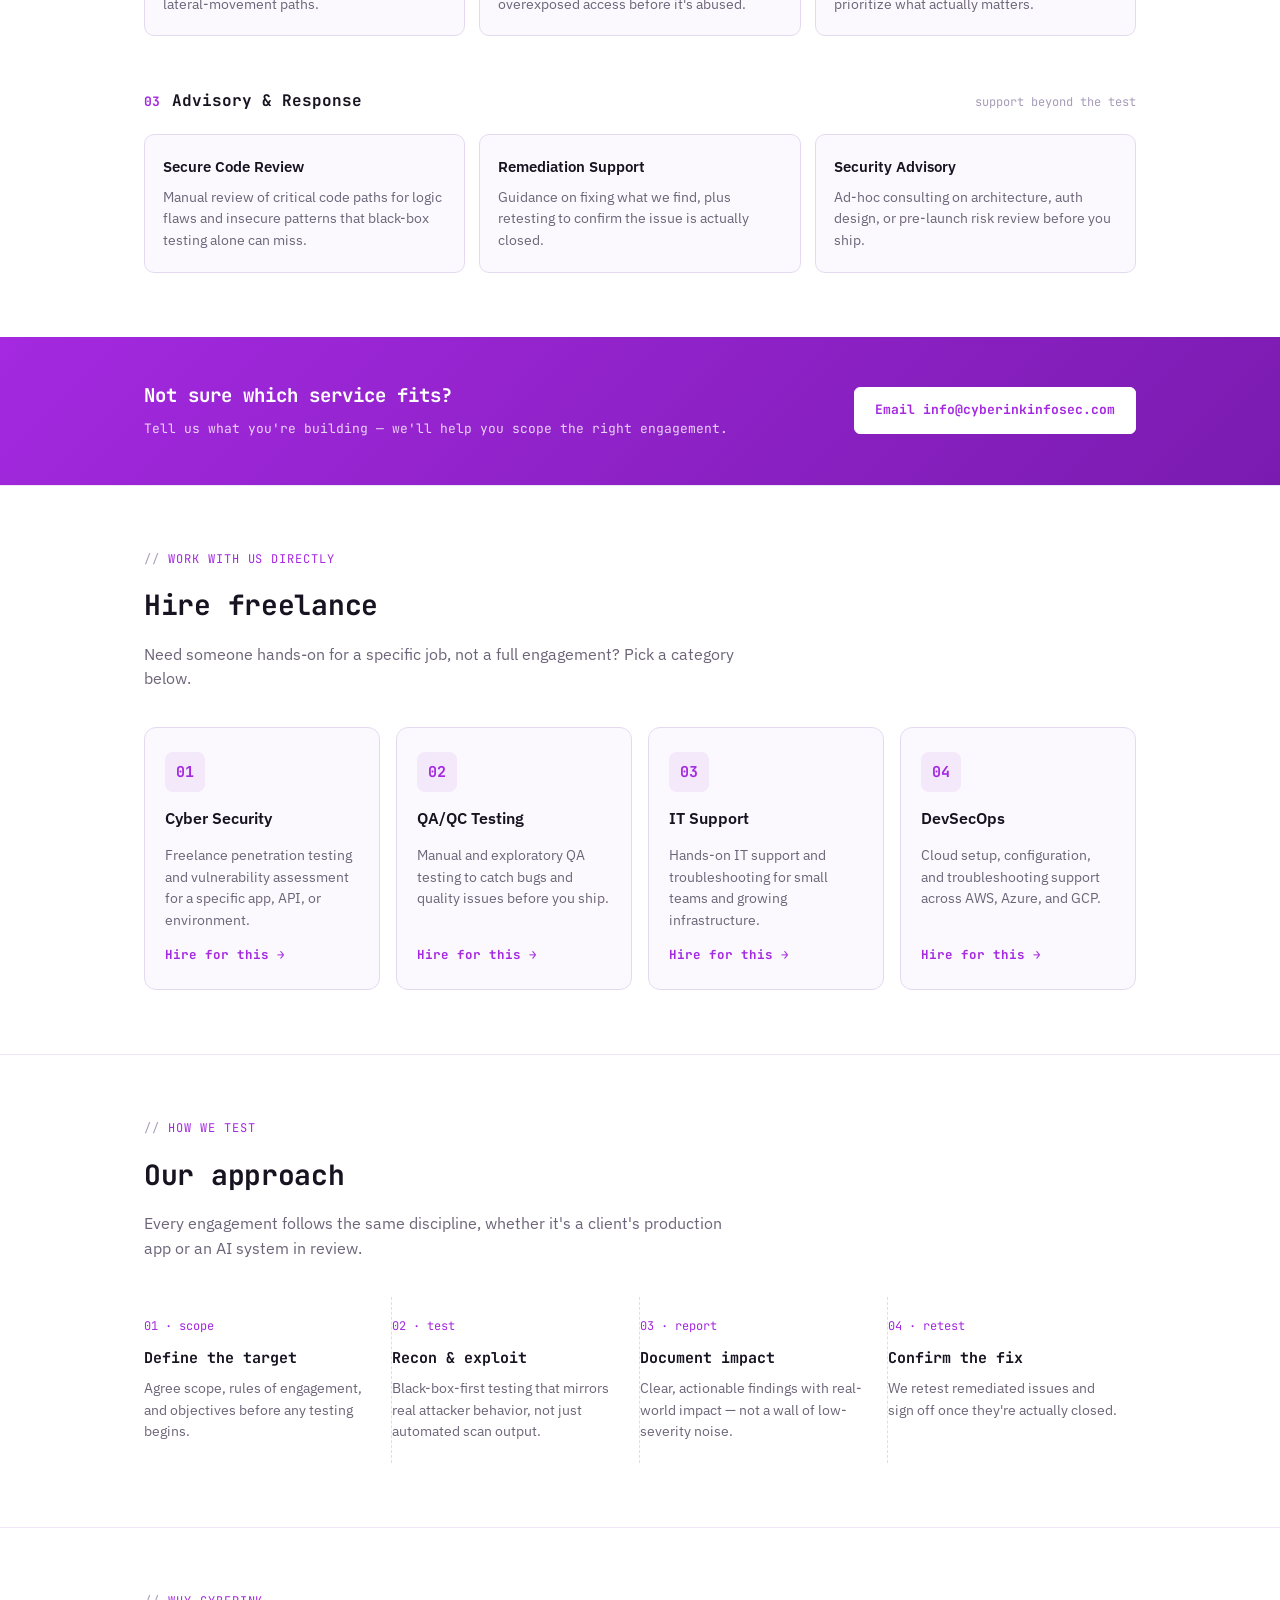
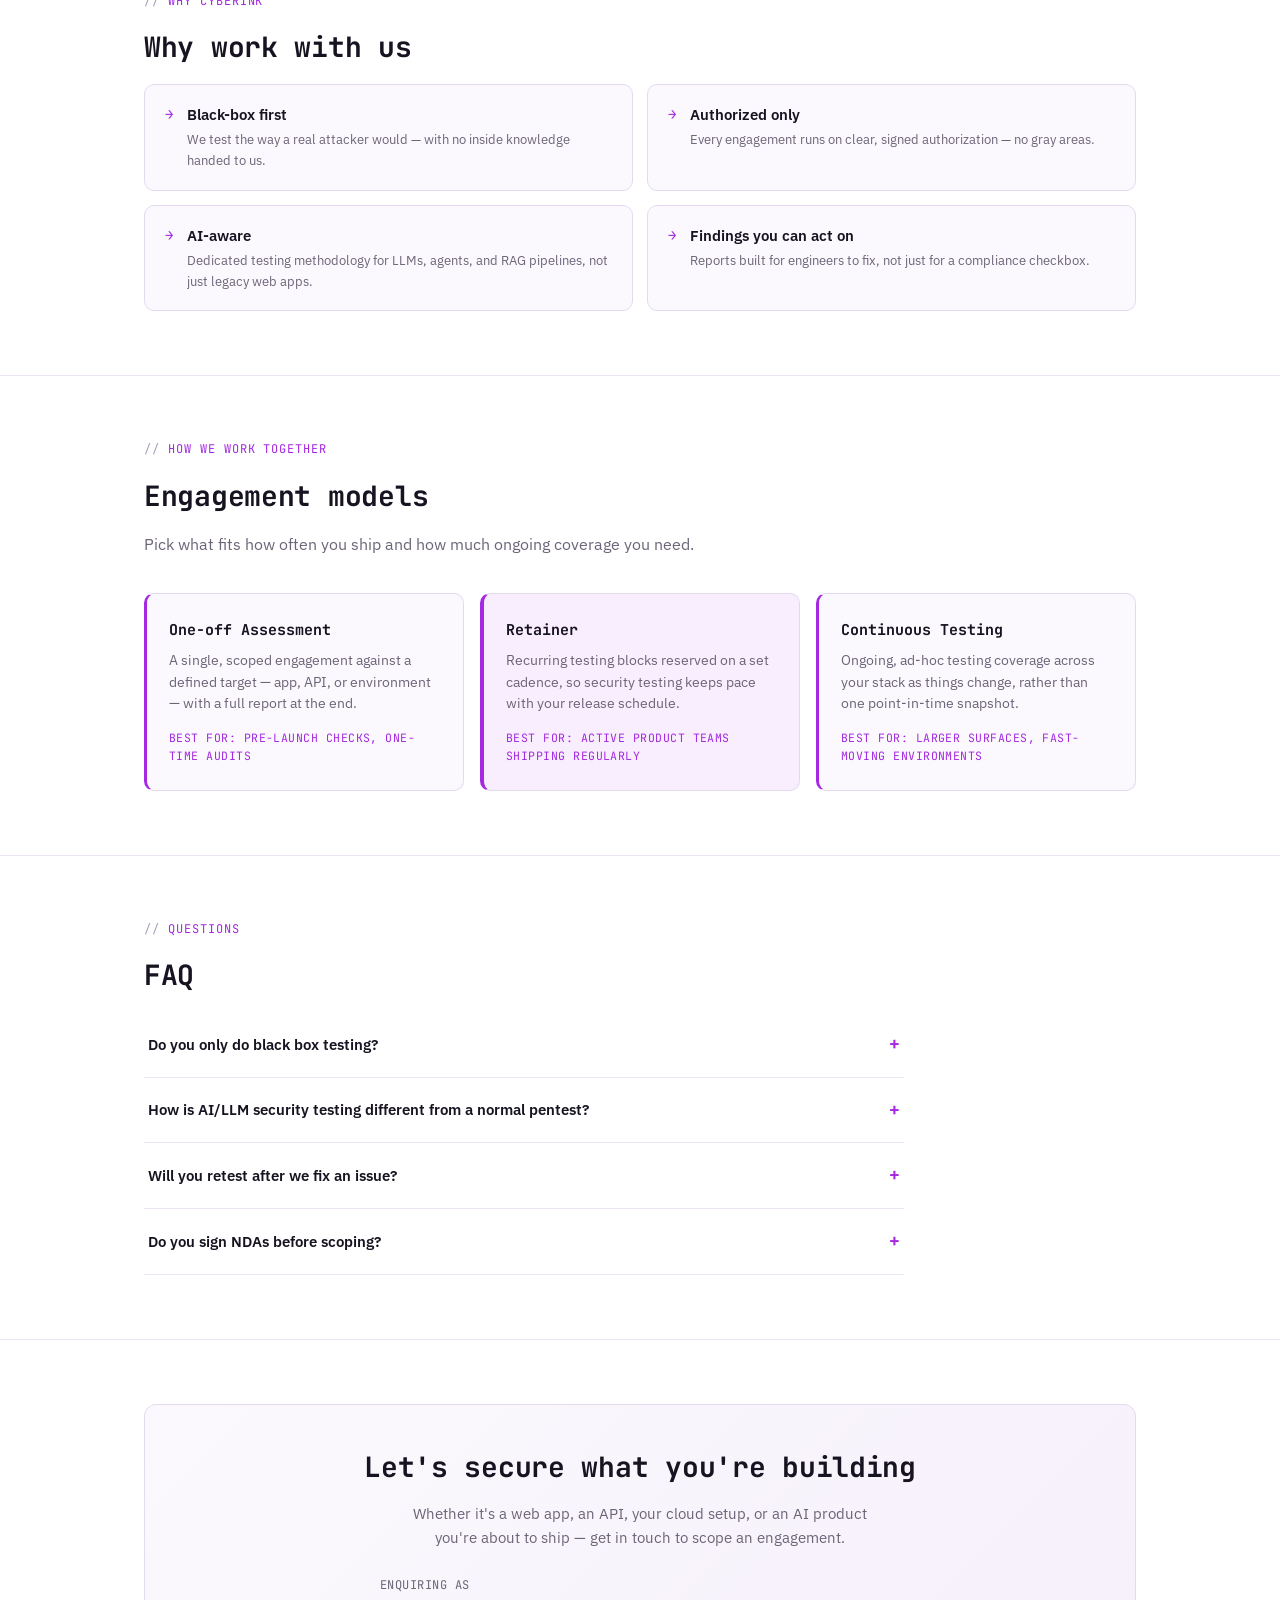
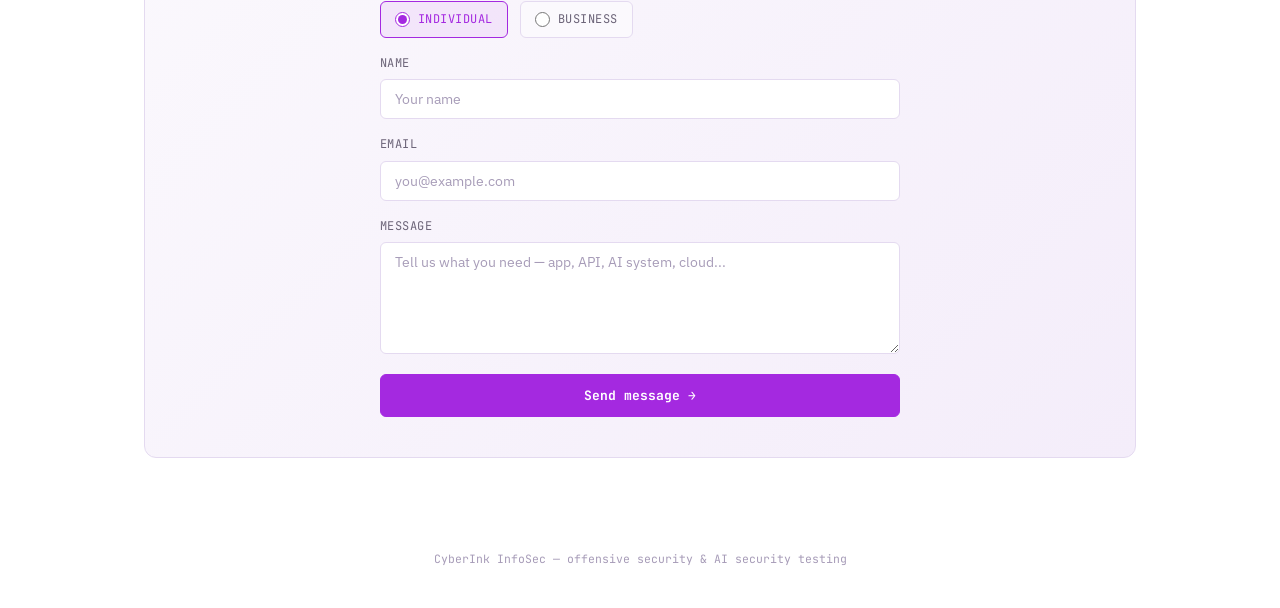
==== commit e05b46c7: "theme quote" ====
--- a/index.html
+++ b/index.html
@@ -50,7 +50,7 @@
 
 <nav>
   <div class="wrap">
-    <img src="assets/logo.png" alt="CyberInk InfoSec" class="logo-img">
+    <a href="index.html"><img src="assets/logo.png" alt="CyberInk InfoSec" class="logo-img"></a>
     <ul class="nav-links">
       <li><a href="#services">Services</a></li>
       <li><a href="#approach">Approach</a></li>
@@ -65,7 +65,7 @@
   <section class="hero">
     <div class="wrap">
       <div class="eyebrow">cyberink infosec</div>
-      <h1 class="reveal-h1"><span class="rword">Secure</span> <span class="rword">Your</span> <span class="rword accent">AI.</span> <span class="rword">Test</span> <span class="rword accent">Everything.</span></h1>
+      <h1 class="reveal-h1"><span class="rword">Secure</span> <span class="rword">Your</span> <span class="rword accent">AI</span> <span class="rword">Assurance</span> <span class="rword accent">AI Era</span></h1>
       <p class="lede">We help organizations secure what they're building on AI — LLM apps, agents, and RAG pipelines — backed by traditional offensive security testing across web, API, network, and cloud.</p>
       <div class="hero-actions">
         <a class="btn primary" href="#contact">Request an assessment</a>
--- a/assets/style.css
+++ b/assets/style.css
@@ -65,7 +65,7 @@
     padding-top:14px;
     padding-bottom:14px;
   }
-  .logo-img{height:40px;width:auto;display:block;}
+  .logo-img{height:64px;width:auto;display:block;}
   .nav-links{
     display:flex;
     gap:28px;
@@ -99,7 +99,7 @@
   }
   @media (max-width:520px){
     .wrap{padding:0 16px;}
-    .logo-img{height:30px;}
+    .logo-img{height:48px;}
     .nav-links{gap:12px;font-size:11px;}
     .nav-cta{padding:7px 12px;font-size:11px;}
   }
